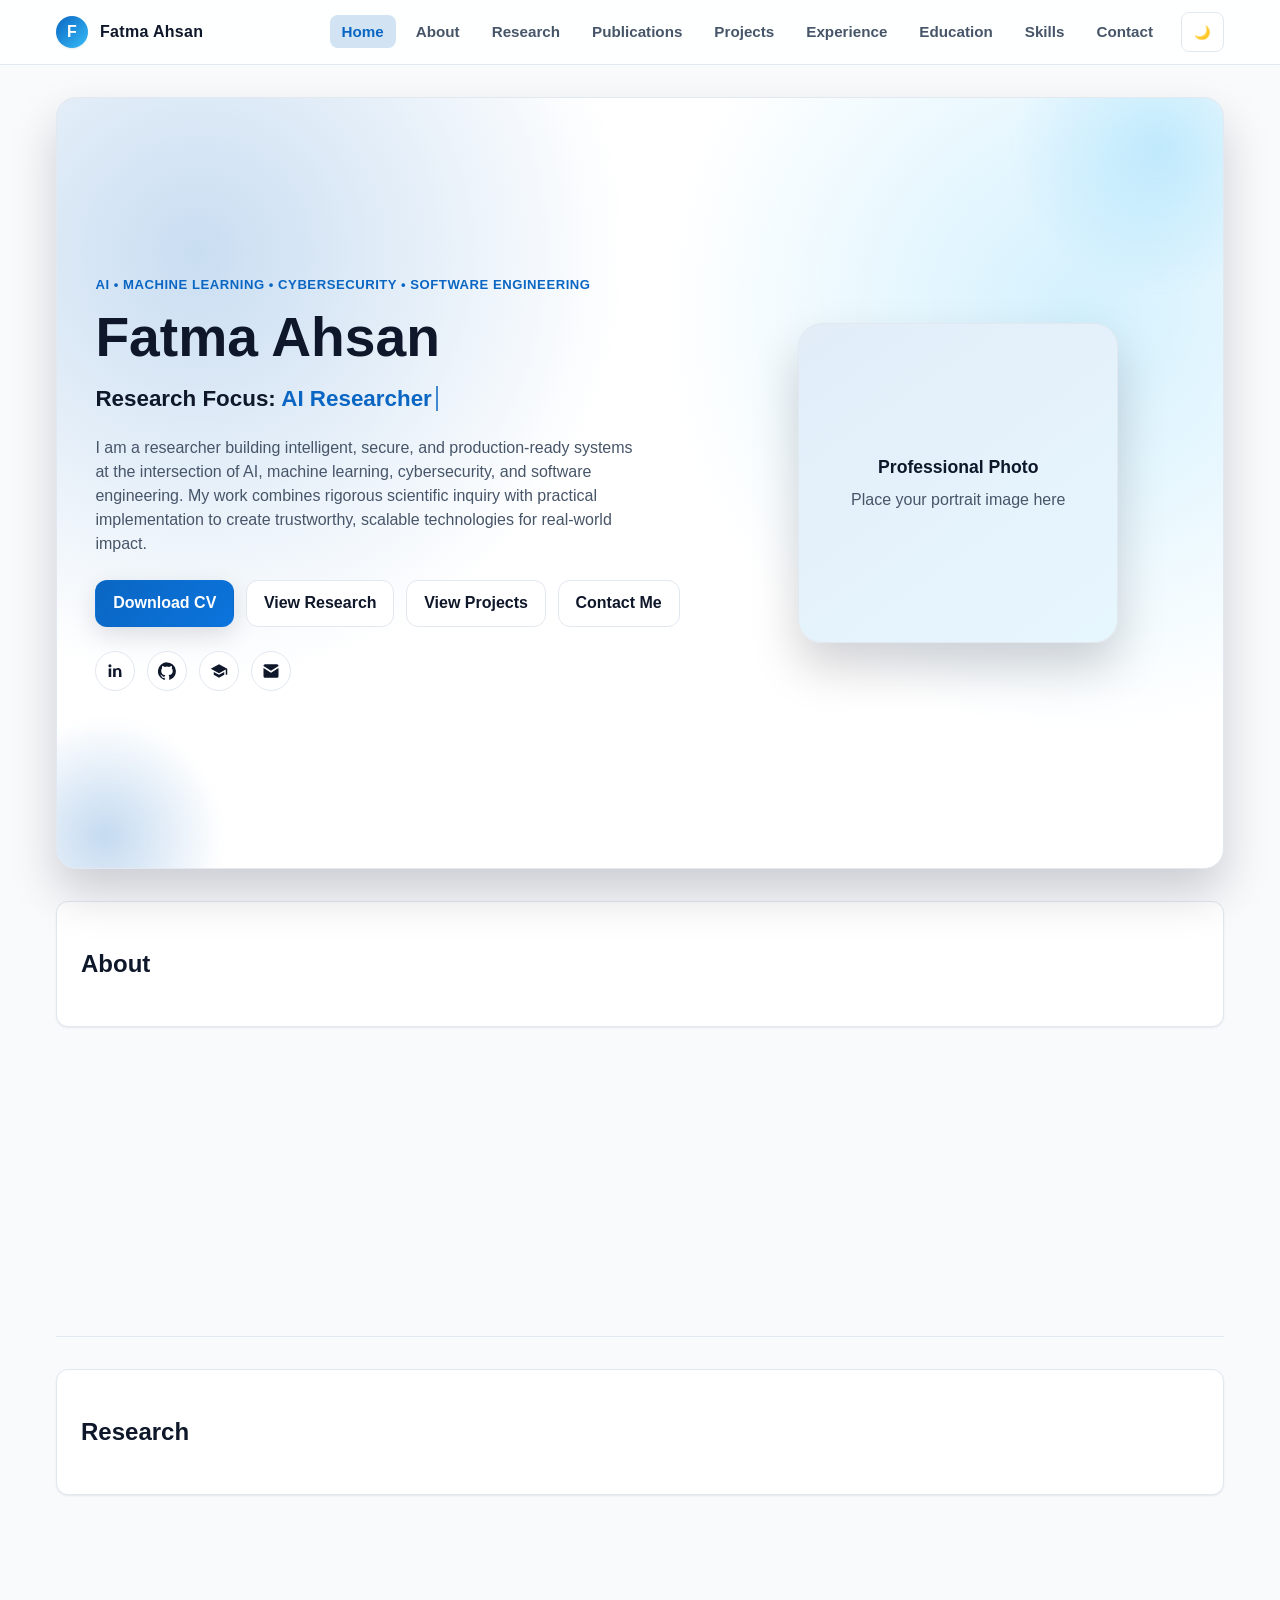
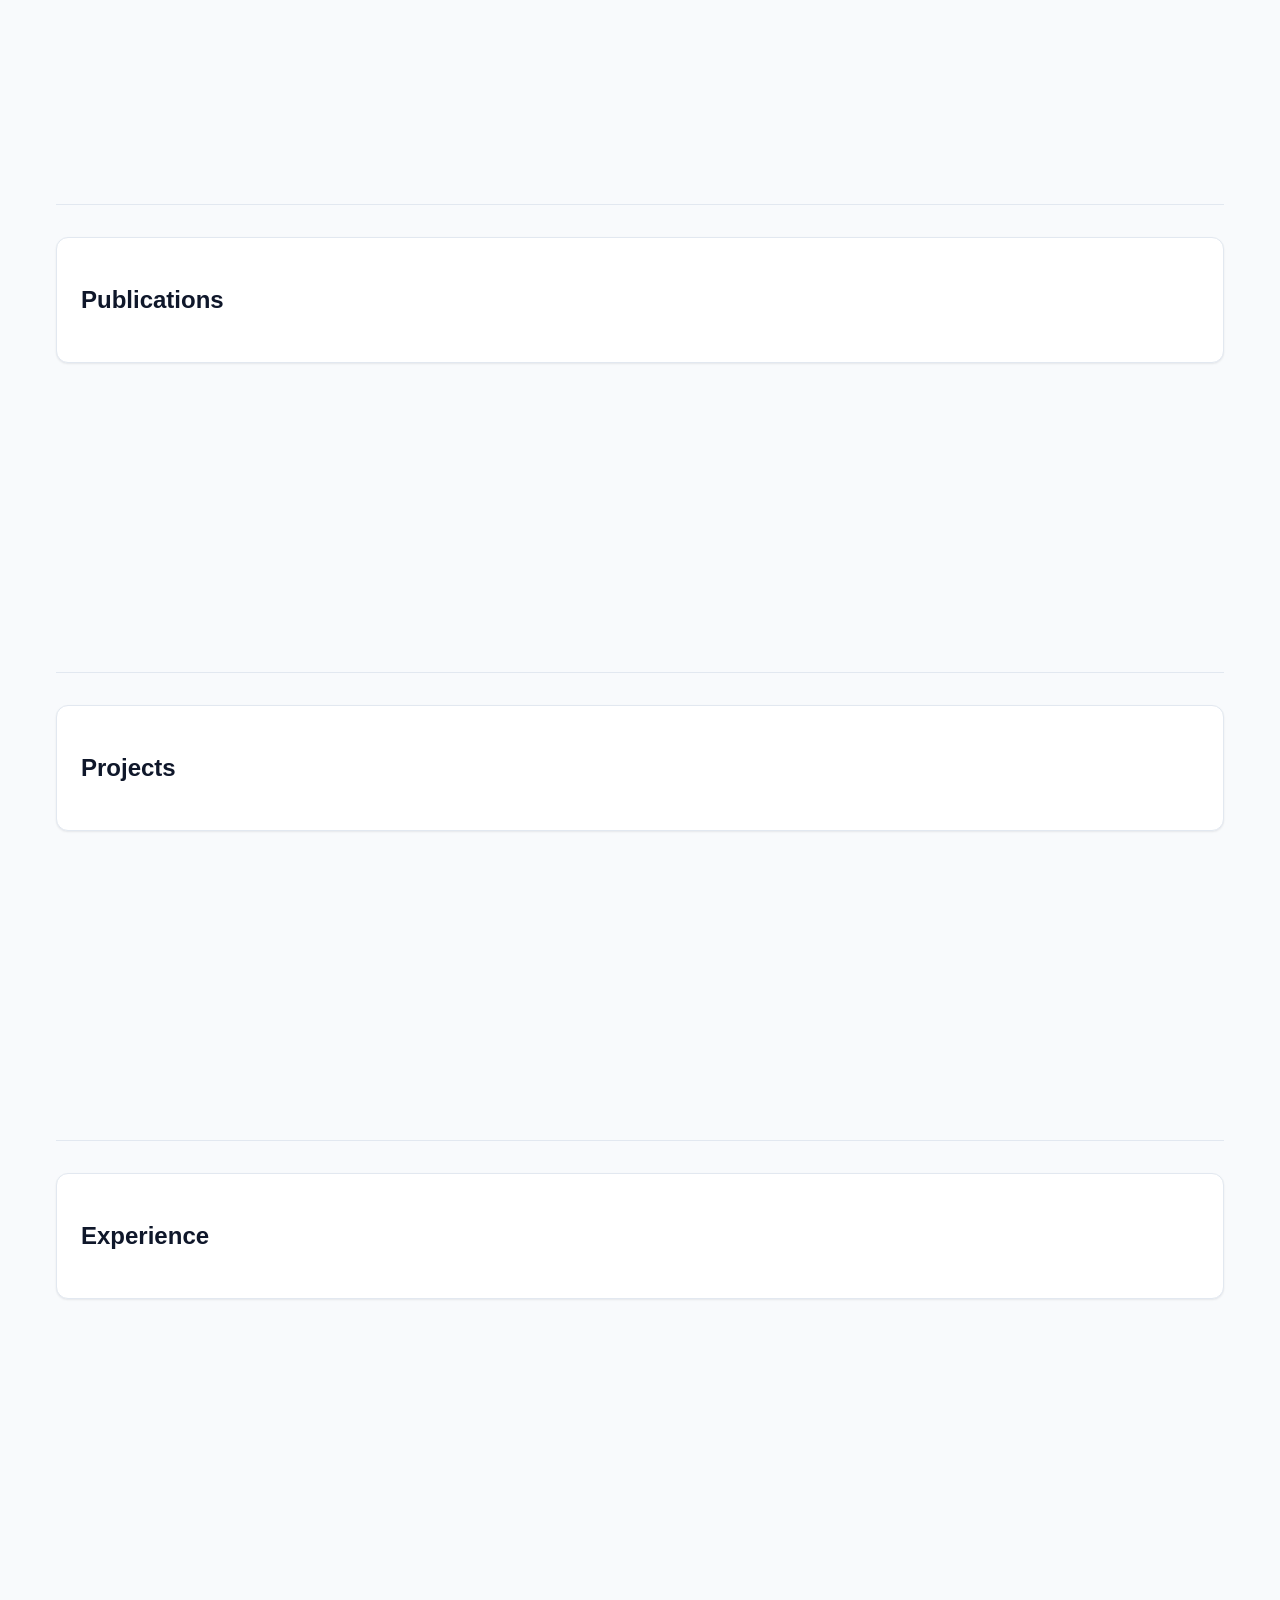
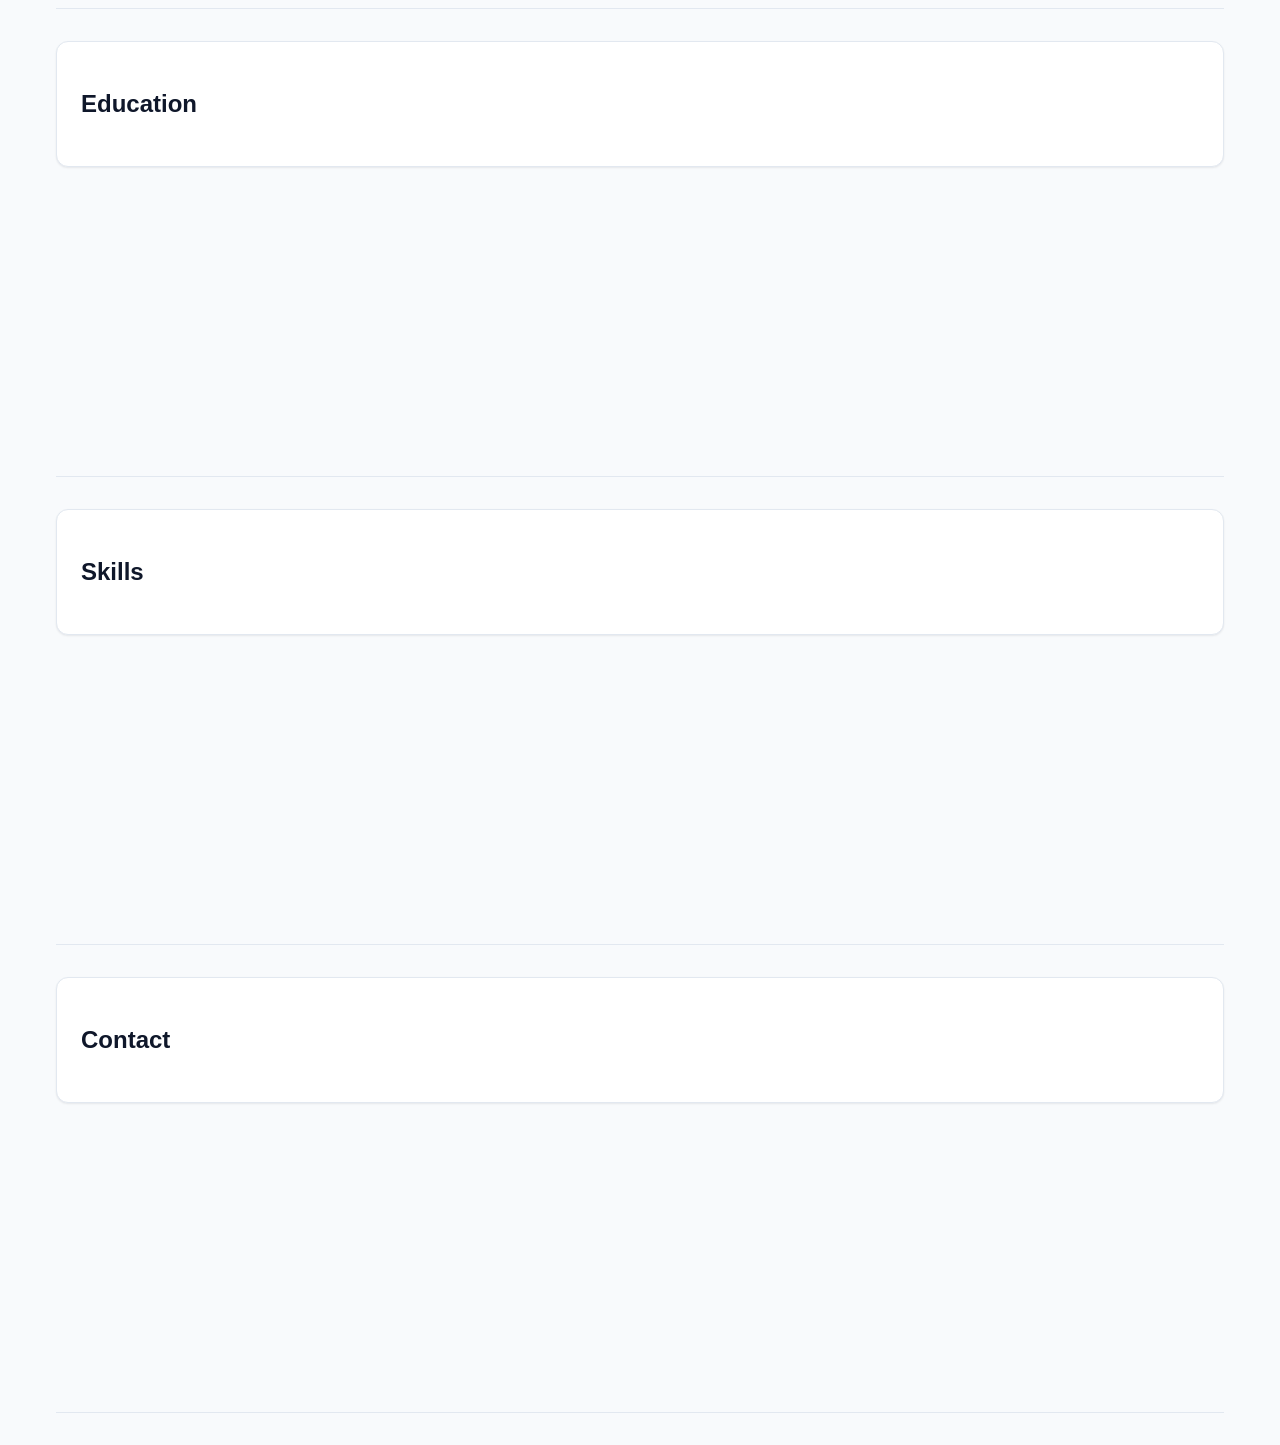
==== index.html @ c248f363 "Add modern hero section with typing animation, CTA buttons, social icons, and animated background" ====
<!doctype html>
<html lang="en" data-theme="light">
  <head>
    <meta charset="UTF-8" />
    <meta name="viewport" content="width=device-width, initial-scale=1.0" />
    <title>Fatma Ahsan | Portfolio</title>
    <meta
      name="description"
      content="Professional academic portfolio website for Fatma Ahsan: research, publications, projects, experience, and contact."
    />
    <style>
      :root {
        --color-primary: #0a66c2;
        --color-secondary: #0f172a;
        --color-accent: #38bdf8;
        --color-bg: #f8fafc;
        --color-surface: #ffffff;
        --color-text: #0f172a;
        --color-muted: #475569;
        --color-border: #e2e8f0;
        --color-hero-glow-1: rgb(10 102 194 / 0.22);
        --color-hero-glow-2: rgb(56 189 248 / 0.22);
        --shadow-sm: 0 1px 2px rgb(2 6 23 / 0.08);
        --shadow-md: 0 8px 24px rgb(2 6 23 / 0.12);
        --shadow-lg: 0 24px 48px rgb(2 6 23 / 0.18);
        --radius-sm: 0.5rem;
        --radius-md: 0.75rem;
        --radius-lg: 1rem;
        --radius-xl: 1.25rem;
        --space-2: 0.5rem;
        --space-3: 0.75rem;
        --space-4: 1rem;
        --space-5: 1.25rem;
        --space-6: 1.5rem;
        --space-8: 2rem;
        --space-10: 2.5rem;
        --space-12: 3rem;
        --transition-fast: 150ms ease;
        --transition-med: 250ms ease;
      }

      [data-theme="dark"] {
        --color-bg: #020617;
        --color-surface: #0b1220;
        --color-text: #e2e8f0;
        --color-muted: #94a3b8;
        --color-border: #1e293b;
        --color-hero-glow-1: rgb(10 102 194 / 0.3);
        --color-hero-glow-2: rgb(56 189 248 / 0.28);
        --shadow-sm: 0 1px 2px rgb(0 0 0 / 0.45);
        --shadow-md: 0 12px 30px rgb(0 0 0 / 0.5);
        --shadow-lg: 0 32px 60px rgb(0 0 0 / 0.65);
      }

      * {
        box-sizing: border-box;
      }

      html {
        scroll-behavior: smooth;
      }

      body {
        margin: 0;
        font-family: Inter, "Segoe UI", Roboto, Arial, sans-serif;
        color: var(--color-text);
        background: var(--color-bg);
        line-height: 1.5;
      }

      .skip-link {
        position: absolute;
        left: -999px;
        top: auto;
        width: 1px;
        height: 1px;
        overflow: hidden;
      }

      .skip-link:focus {
        left: var(--space-4);
        top: var(--space-4);
        width: auto;
        height: auto;
        padding: var(--space-3) var(--space-4);
        background: var(--color-primary);
        color: #fff;
        border-radius: var(--radius-sm);
        z-index: 10000;
      }

      .site-header {
        position: sticky;
        top: 0;
        z-index: 1000;
        border-bottom: 1px solid var(--color-border);
        background: color-mix(in srgb, var(--color-surface) 86%, transparent);
        backdrop-filter: blur(10px);
      }

      .nav-shell {
        max-width: 1200px;
        margin: 0 auto;
        padding: var(--space-3) var(--space-4);
        display: flex;
        align-items: center;
        justify-content: space-between;
        gap: var(--space-4);
      }

      .brand {
        display: inline-flex;
        align-items: center;
        gap: var(--space-3);
        text-decoration: none;
        color: var(--color-text);
        font-weight: 700;
        letter-spacing: 0.02em;
      }

      .brand__mark {
        width: 2rem;
        height: 2rem;
        border-radius: 999px;
        display: grid;
        place-items: center;
        background: linear-gradient(135deg, var(--color-primary), var(--color-accent));
        color: #fff;
        box-shadow: var(--shadow-sm);
      }

      .menu-toggle,
      .theme-toggle {
        border: 1px solid var(--color-border);
        background: var(--color-surface);
        color: var(--color-text);
        border-radius: var(--radius-sm);
        min-height: 2.5rem;
        min-width: 2.5rem;
        padding: 0 var(--space-3);
        cursor: pointer;
        transition: background var(--transition-fast), border-color var(--transition-fast), color var(--transition-fast);
      }

      .menu-toggle:hover,
      .theme-toggle:hover {
        border-color: color-mix(in srgb, var(--color-primary) 35%, var(--color-border));
      }

      .menu-toggle {
        display: none;
        font-weight: 600;
      }

      .nav-wrap {
        display: flex;
        align-items: center;
        gap: var(--space-4);
      }

      .nav-list {
        list-style: none;
        margin: 0;
        padding: 0;
        display: flex;
        align-items: center;
        gap: var(--space-2);
        flex-wrap: wrap;
      }

      .nav-link {
        text-decoration: none;
        color: var(--color-muted);
        font-weight: 600;
        font-size: 0.95rem;
        padding: 0.5rem 0.75rem;
        border-radius: var(--radius-sm);
        transition: color var(--transition-fast), background var(--transition-fast);
      }

      .nav-link:hover,
      .nav-link:focus-visible {
        color: var(--color-primary);
        background: color-mix(in srgb, var(--color-primary) 12%, transparent);
        outline: none;
      }

      .nav-link.active {
        color: var(--color-primary);
        background: color-mix(in srgb, var(--color-primary) 18%, transparent);
      }

      main {
        max-width: 1200px;
        margin: 0 auto;
        padding: var(--space-8) var(--space-4);
      }

      section {
        min-height: 52vh;
        padding: var(--space-8) 0;
        border-bottom: 1px solid var(--color-border);
      }

      .hero {
        position: relative;
        overflow: hidden;
        border: 1px solid var(--color-border);
        background: radial-gradient(circle at 12% 20%, var(--color-hero-glow-1), transparent 36%),
          radial-gradient(circle at 88% 28%, var(--color-hero-glow-2), transparent 36%),
          var(--color-surface);
        border-radius: var(--radius-xl);
        box-shadow: var(--shadow-lg);
        min-height: calc(100vh - 8rem);
        display: grid;
        align-items: center;
      }

      .hero::before,
      .hero::after {
        content: "";
        position: absolute;
        border-radius: 999px;
        filter: blur(4px);
        pointer-events: none;
      }

      .hero::before {
        width: 20rem;
        height: 20rem;
        top: -7rem;
        right: -6rem;
        background: radial-gradient(circle at center, rgb(56 189 248 / 0.22), transparent 65%);
        animation: floatOrbOne 9s ease-in-out infinite;
      }

      .hero::after {
        width: 16rem;
        height: 16rem;
        left: -5rem;
        bottom: -6rem;
        background: radial-gradient(circle at center, rgb(10 102 194 / 0.24), transparent 65%);
        animation: floatOrbTwo 10s ease-in-out infinite;
      }

      .hero__grid {
        position: relative;
        z-index: 1;
        display: grid;
        grid-template-columns: 1.3fr 1fr;
        gap: var(--space-12);
        padding: clamp(1.5rem, 3vw, 3rem);
      }

      .hero__eyebrow {
        margin: 0 0 var(--space-3);
        color: var(--color-primary);
        font-weight: 700;
        letter-spacing: 0.04em;
        text-transform: uppercase;
        font-size: 0.82rem;
      }

      .hero h1 {
        margin: 0;
        color: var(--color-secondary);
        font-size: clamp(2rem, 4.4vw, 3.45rem);
        line-height: 1.15;
      }

      [data-theme="dark"] .hero h1 {
        color: #e2e8f0;
      }

      .hero__title {
        margin: var(--space-3) 0 var(--space-5);
        font-size: clamp(1.05rem, 2vw, 1.4rem);
        font-weight: 700;
        color: var(--color-text);
      }

      .typing {
        color: var(--color-primary);
        border-right: 2px solid color-mix(in srgb, var(--color-primary) 75%, transparent);
        padding-right: 0.25rem;
        white-space: nowrap;
      }

      .hero__intro {
        margin: 0 0 var(--space-6);
        color: var(--color-muted);
        max-width: 62ch;
      }

      .hero__actions {
        display: flex;
        flex-wrap: wrap;
        gap: var(--space-3);
      }

      .btn {
        border: 1px solid transparent;
        border-radius: var(--radius-md);
        min-height: 2.75rem;
        padding: 0.68rem 1.05rem;
        font-weight: 700;
        text-decoration: none;
        transition: transform var(--transition-med), box-shadow var(--transition-med), background var(--transition-fast), color var(--transition-fast), border-color var(--transition-fast);
      }

      .btn:focus-visible {
        outline: 3px solid color-mix(in srgb, var(--color-accent) 55%, transparent);
        outline-offset: 2px;
      }

      .btn:hover {
        transform: translateY(-2px);
      }

      .btn--primary {
        background: linear-gradient(135deg, var(--color-primary), #0b74dd);
        color: #fff;
        box-shadow: var(--shadow-md);
      }

      .btn--primary:hover {
        box-shadow: 0 14px 30px rgb(10 102 194 / 0.28);
      }

      .btn--secondary {
        background: var(--color-surface);
        color: var(--color-text);
        border-color: var(--color-border);
      }

      .btn--secondary:hover {
        border-color: color-mix(in srgb, var(--color-primary) 35%, var(--color-border));
        background: color-mix(in srgb, var(--color-primary) 8%, var(--color-surface));
      }

      .hero__socials {
        margin-top: var(--space-6);
        display: flex;
        align-items: center;
        gap: var(--space-3);
        flex-wrap: wrap;
      }

      .social-link {
        width: 2.5rem;
        height: 2.5rem;
        display: inline-flex;
        align-items: center;
        justify-content: center;
        border-radius: 999px;
        border: 1px solid var(--color-border);
        background: var(--color-surface);
        color: var(--color-text);
        transition: transform var(--transition-med), color var(--transition-fast), border-color var(--transition-fast), background var(--transition-fast);
      }

      .social-link:hover,
      .social-link:focus-visible {
        color: var(--color-primary);
        border-color: color-mix(in srgb, var(--color-primary) 45%, var(--color-border));
        background: color-mix(in srgb, var(--color-primary) 10%, var(--color-surface));
        transform: translateY(-2px);
        outline: none;
      }

      .hero__visual {
        display: grid;
        place-items: center;
      }

      .photo-placeholder {
        width: min(320px, 100%);
        aspect-ratio: 1;
        border-radius: 1.5rem;
        border: 1px solid var(--color-border);
        background: linear-gradient(145deg, color-mix(in srgb, var(--color-primary) 12%, var(--color-surface)), color-mix(in srgb, var(--color-accent) 12%, var(--color-surface)));
        display: grid;
        place-items: center;
        box-shadow: var(--shadow-lg);
        padding: var(--space-6);
        text-align: center;
        position: relative;
        overflow: hidden;
      }

      .photo-placeholder::after {
        content: "";
        position: absolute;
        inset: 0;
        background: linear-gradient(120deg, transparent 20%, rgb(255 255 255 / 0.35) 45%, transparent 70%);
        transform: translateX(-120%);
        animation: shimmer 5.5s ease-in-out infinite;
      }

      .photo-placeholder strong {
        font-size: 1.1rem;
        color: var(--color-secondary);
      }

      [data-theme="dark"] .photo-placeholder strong {
        color: #e2e8f0;
      }

      .photo-placeholder p {
        margin: var(--space-2) 0 0;
        color: var(--color-muted);
      }

      h2 {
        color: var(--color-secondary);
      }

      [data-theme="dark"] h2 {
        color: #e2e8f0;
      }

      .section-card {
        background: var(--color-surface);
        border: 1px solid var(--color-border);
        border-radius: var(--radius-md);
        box-shadow: var(--shadow-sm);
        padding: var(--space-6);
      }

      @keyframes floatOrbOne {
        0%,
        100% { transform: translate(0, 0); }
        50% { transform: translate(-14px, 10px); }
      }

      @keyframes floatOrbTwo {
        0%,
        100% { transform: translate(0, 0); }
        50% { transform: translate(12px, -10px); }
      }

      @keyframes shimmer {
        0% { transform: translateX(-120%); }
        40%,
        100% { transform: translateX(120%); }
      }

      @media (max-width: 1080px) {
        .hero__grid {
          grid-template-columns: 1fr;
          gap: var(--space-8);
        }

        .hero__visual {
          order: -1;
        }

        .photo-placeholder {
          width: min(300px, 80vw);
        }
      }

      @media (max-width: 980px) {
        .menu-toggle {
          display: inline-flex;
          align-items: center;
          justify-content: center;
        }

        .nav-wrap {
          position: absolute;
          top: calc(100% + 1px);
          left: 0;
          right: 0;
          display: none;
          flex-direction: column;
          align-items: stretch;
          gap: var(--space-4);
          background: var(--color-surface);
          border-bottom: 1px solid var(--color-border);
          box-shadow: var(--shadow-md);
          padding: var(--space-4);
        }

        .site-header.open .nav-wrap {
          display: flex;
        }

        .nav-list {
          flex-direction: column;
          align-items: stretch;
          gap: var(--space-2);
        }

        .nav-link {
          display: block;
          padding: var(--space-3) var(--space-4);
        }
      }

      @media (max-width: 640px) {
        main {
          padding: var(--space-6) var(--space-3);
        }

        .hero {
          min-height: auto;
        }

        .hero__actions {
          display: grid;
          grid-template-columns: 1fr;
        }
      }

      @media (prefers-reduced-motion: reduce) {
        html { scroll-behavior: auto; }

        * {
          animation-duration: 0.01ms !important;
          animation-iteration-count: 1 !important;
          transition-duration: 0.01ms !important;
        }
      }
    </style>
  </head>
  <body>
    <a class="skip-link" href="#main-content">Skip to main content</a>

    <header class="site-header" id="top">
      <div class="nav-shell">
        <a class="brand" href="#home" aria-label="Go to Home section">
          <span class="brand__mark" aria-hidden="true">F</span>
          <span>Fatma Ahsan</span>
        </a>

        <button
          class="menu-toggle"
          id="menuToggle"
          aria-expanded="false"
          aria-controls="primaryNavigation"
          aria-label="Open navigation menu"
          type="button"
        >
          Menu
        </button>

        <nav class="nav-wrap" aria-label="Primary">
          <ul class="nav-list" id="primaryNavigation">
            <li><a class="nav-link" href="#home">Home</a></li>
            <li><a class="nav-link" href="#about">About</a></li>
            <li><a class="nav-link" href="#research">Research</a></li>
            <li><a class="nav-link" href="#publications">Publications</a></li>
            <li><a class="nav-link" href="#projects">Projects</a></li>
            <li><a class="nav-link" href="#experience">Experience</a></li>
            <li><a class="nav-link" href="#education">Education</a></li>
            <li><a class="nav-link" href="#skills">Skills</a></li>
            <li><a class="nav-link" href="#contact">Contact</a></li>
          </ul>

          <button class="theme-toggle" id="themeToggle" type="button" aria-label="Toggle dark mode">
            🌙
          </button>
        </nav>
      </div>
    </header>

    <main id="main-content">
      <section class="hero" id="home" aria-labelledby="home-title">
        <div class="hero__grid">
          <div>
            <p class="hero__eyebrow">AI • Machine Learning • Cybersecurity • Software Engineering</p>
            <h1 id="home-title">Fatma Ahsan</h1>
            <p class="hero__title">
              Research Focus: <span class="typing" id="typingText" aria-live="polite"></span>
            </p>
            <p class="hero__intro">
              I am a researcher building intelligent, secure, and production-ready systems at the intersection of AI,
              machine learning, cybersecurity, and software engineering. My work combines rigorous scientific inquiry with
              practical implementation to create trustworthy, scalable technologies for real-world impact.
            </p>

            <div class="hero__actions" role="group" aria-label="Primary actions">
              <a class="btn btn--primary" href="#" aria-label="Download curriculum vitae (placeholder link)">Download CV</a>
              <a class="btn btn--secondary" href="#research">View Research</a>
              <a class="btn btn--secondary" href="#projects">View Projects</a>
              <a class="btn btn--secondary" href="#contact">Contact Me</a>
            </div>

            <div class="hero__socials" aria-label="Social links">
              <a class="social-link" href="#" aria-label="LinkedIn profile (placeholder)">
                <svg width="18" height="18" viewBox="0 0 24 24" fill="currentColor" aria-hidden="true"><path d="M6.94 8.5H3.56V20h3.38V8.5zM5.25 3A2.03 2.03 0 1 0 5.3 7.06 2.03 2.03 0 0 0 5.25 3zm15.19 9.85c0-3.42-1.82-5.01-4.25-5.01a3.67 3.67 0 0 0-3.3 1.82V8.5H9.5V20h3.39v-6.39c0-1.68.32-3.3 2.4-3.3 2.05 0 2.08 1.92 2.08 3.4V20h3.38z"/></svg>
              </a>
              <a class="social-link" href="#" aria-label="GitHub profile (placeholder)">
                <svg width="18" height="18" viewBox="0 0 24 24" fill="currentColor" aria-hidden="true"><path d="M12 .5A12 12 0 0 0 8.2 23.9c.6.1.82-.26.82-.58v-2.18c-3.34.73-4.04-1.6-4.04-1.6a3.18 3.18 0 0 0-1.33-1.76c-1.08-.75.08-.73.08-.73a2.5 2.5 0 0 1 1.83 1.23 2.54 2.54 0 0 0 3.47.99 2.55 2.55 0 0 1 .76-1.6c-2.67-.3-5.47-1.34-5.47-5.95a4.65 4.65 0 0 1 1.24-3.24 4.32 4.32 0 0 1 .12-3.2s1.01-.32 3.3 1.24a11.35 11.35 0 0 1 6 0c2.28-1.56 3.29-1.24 3.29-1.24.44 1.02.48 2.22.12 3.26a4.64 4.64 0 0 1 1.23 3.23c0 4.62-2.8 5.64-5.48 5.94a2.87 2.87 0 0 1 .82 2.23v3.3c0 .32.21.7.83.58A12 12 0 0 0 12 .5z"/></svg>
              </a>
              <a class="social-link" href="#" aria-label="Google Scholar profile (placeholder)">
                <svg width="18" height="18" viewBox="0 0 24 24" fill="currentColor" aria-hidden="true"><path d="M12 3 1 9l11 6 9-4.9V17h2V9L12 3zm0 14-7-3.82V17l7 4 7-4v-3.82L12 17z"/></svg>
              </a>
              <a class="social-link" href="#contact" aria-label="Contact section">
                <svg width="18" height="18" viewBox="0 0 24 24" fill="currentColor" aria-hidden="true"><path d="M2 5a2 2 0 0 1 2-2h16a2 2 0 0 1 2 2v.4l-10 6.25L2 5.4V5zm0 3.15V19a2 2 0 0 0 2 2h16a2 2 0 0 0 2-2V8.15l-9.47 5.92a1 1 0 0 1-1.06 0L2 8.15z"/></svg>
              </a>
            </div>
          </div>

          <div class="hero__visual" aria-hidden="true">
            <div class="photo-placeholder">
              <div>
                <strong>Professional Photo</strong>
                <p>Place your portrait image here</p>
              </div>
            </div>
          </div>
        </div>
      </section>

      <section id="about" aria-labelledby="about-title"><div class="section-card"><h2 id="about-title">About</h2></div></section>
      <section id="research" aria-labelledby="research-title"><div class="section-card"><h2 id="research-title">Research</h2></div></section>
      <section id="publications" aria-labelledby="publications-title"><div class="section-card"><h2 id="publications-title">Publications</h2></div></section>
      <section id="projects" aria-labelledby="projects-title"><div class="section-card"><h2 id="projects-title">Projects</h2></div></section>
      <section id="experience" aria-labelledby="experience-title"><div class="section-card"><h2 id="experience-title">Experience</h2></div></section>
      <section id="education" aria-labelledby="education-title"><div class="section-card"><h2 id="education-title">Education</h2></div></section>
      <section id="skills" aria-labelledby="skills-title"><div class="section-card"><h2 id="skills-title">Skills</h2></div></section>
      <section id="contact" aria-labelledby="contact-title"><div class="section-card"><h2 id="contact-title">Contact</h2></div></section>
    </main>

    <script>
      const header = document.querySelector('.site-header');
      const menuToggle = document.getElementById('menuToggle');
      const themeToggle = document.getElementById('themeToggle');
      const navLinks = Array.from(document.querySelectorAll('.nav-link'));
      const sections = Array.from(document.querySelectorAll('main section[id]'));
      const root = document.documentElement;

      const typingText = document.getElementById('typingText');
      const roles = [
        'AI Researcher',
        'Machine Learning Researcher',
        'Cybersecurity Researcher',
        'Software Engineering Researcher'
      ];
      let roleIndex = 0;
      let charIndex = 0;
      let deleting = false;

      const savedTheme = localStorage.getItem('theme');
      if (savedTheme === 'dark') {
        root.setAttribute('data-theme', 'dark');
        themeToggle.textContent = '☀️';
      }

      menuToggle.addEventListener('click', () => {
        const isOpen = header.classList.toggle('open');
        menuToggle.setAttribute('aria-expanded', String(isOpen));
        menuToggle.setAttribute('aria-label', isOpen ? 'Close navigation menu' : 'Open navigation menu');
      });

      navLinks.forEach((link) => {
        link.addEventListener('click', () => {
          header.classList.remove('open');
          menuToggle.setAttribute('aria-expanded', 'false');
          menuToggle.setAttribute('aria-label', 'Open navigation menu');
        });
      });

      themeToggle.addEventListener('click', () => {
        const isDark = root.getAttribute('data-theme') === 'dark';
        if (isDark) {
          root.setAttribute('data-theme', 'light');
          themeToggle.textContent = '🌙';
          localStorage.setItem('theme', 'light');
        } else {
          root.setAttribute('data-theme', 'dark');
          themeToggle.textContent = '☀️';
          localStorage.setItem('theme', 'dark');
        }
      });

      const observer = new IntersectionObserver(
        (entries) => {
          entries.forEach((entry) => {
            if (!entry.isIntersecting) return;
            const id = entry.target.getAttribute('id');
            navLinks.forEach((link) => {
              link.classList.toggle('active', link.getAttribute('href') === `#${id}`);
            });
          });
        },
        { rootMargin: '-35% 0px -55% 0px', threshold: 0.01 }
      );

      sections.forEach((section) => observer.observe(section));

      function runTypingAnimation() {
        const currentRole = roles[roleIndex];

        if (!deleting) {
          charIndex++;
          typingText.textContent = currentRole.slice(0, charIndex);
          if (charIndex === currentRole.length) {
            deleting = true;
            setTimeout(runTypingAnimation, 1200);
            return;
          }
        } else {
          charIndex--;
          typingText.textContent = currentRole.slice(0, charIndex);
          if (charIndex === 0) {
            deleting = false;
            roleIndex = (roleIndex + 1) % roles.length;
          }
        }

        const speed = deleting ? 45 : 75;
        setTimeout(runTypingAnimation, speed);
      }

      runTypingAnimation();
    </script>
  </body>
</html>
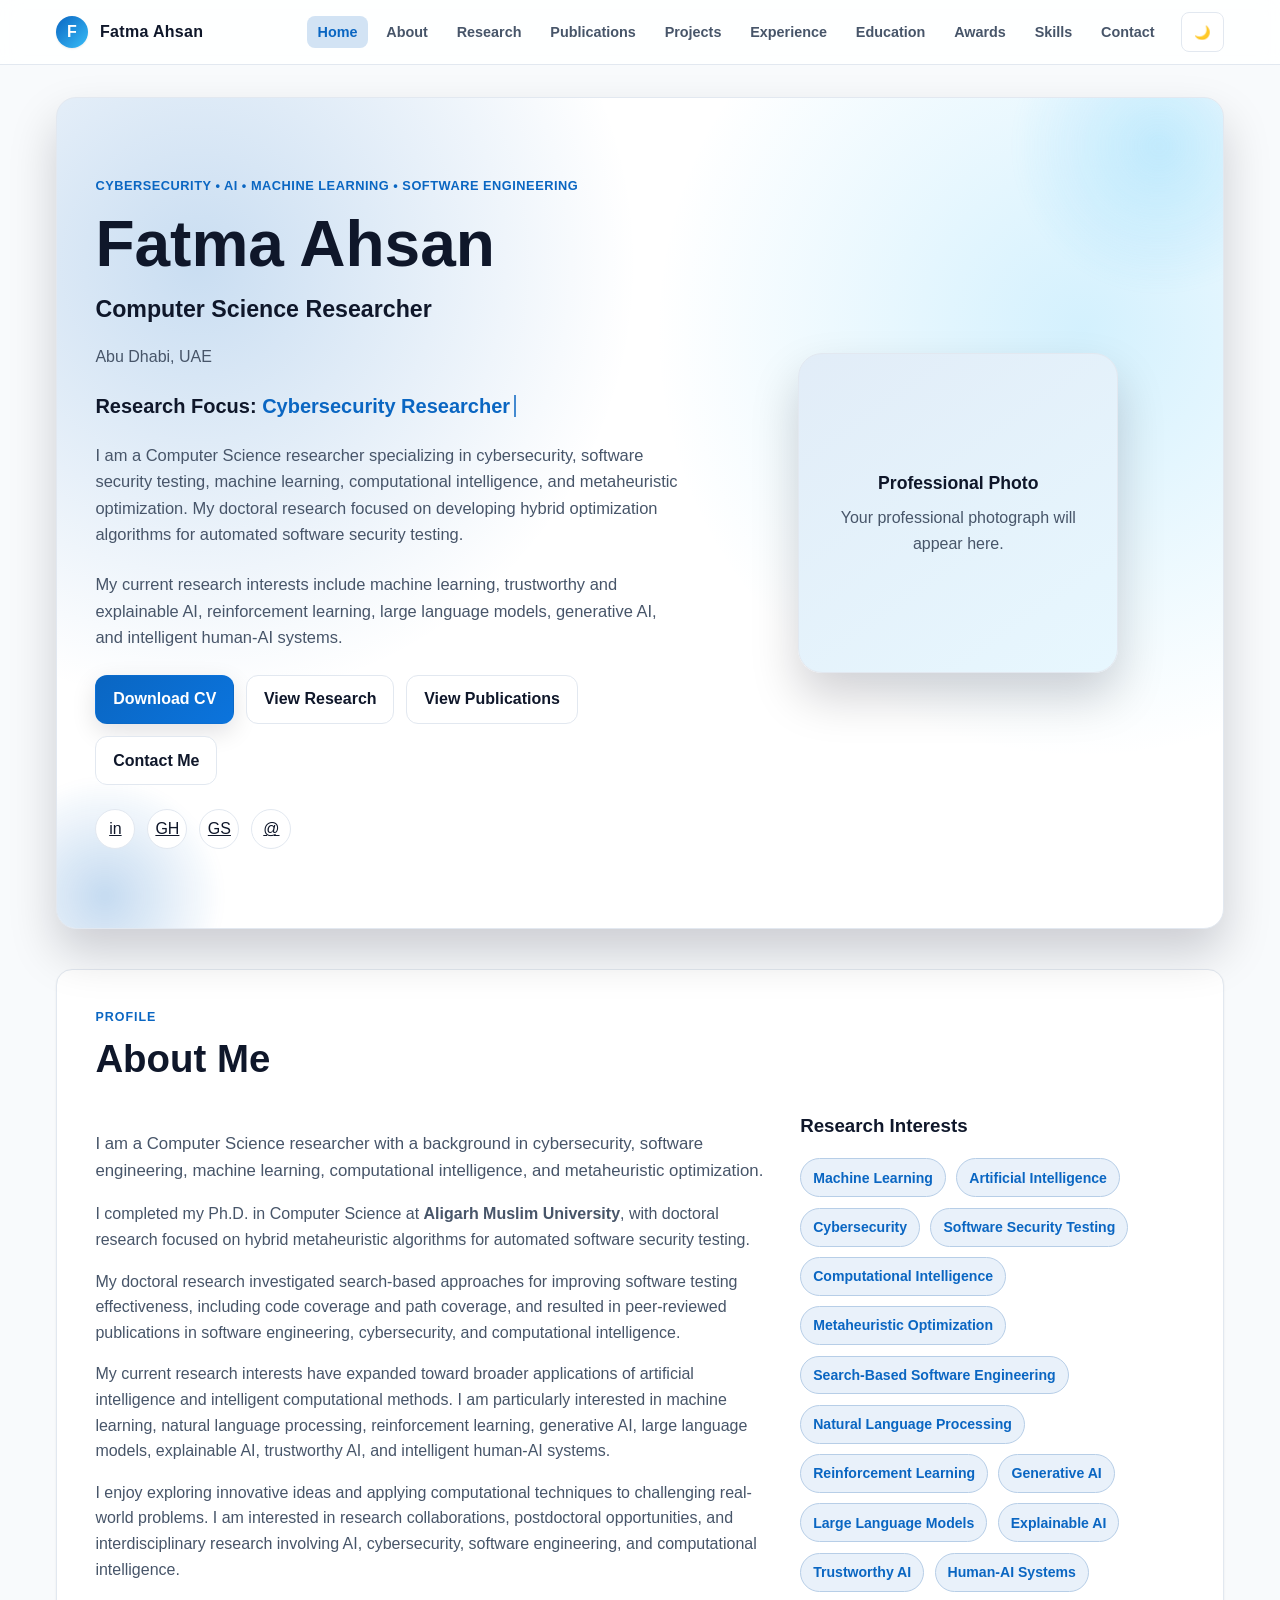
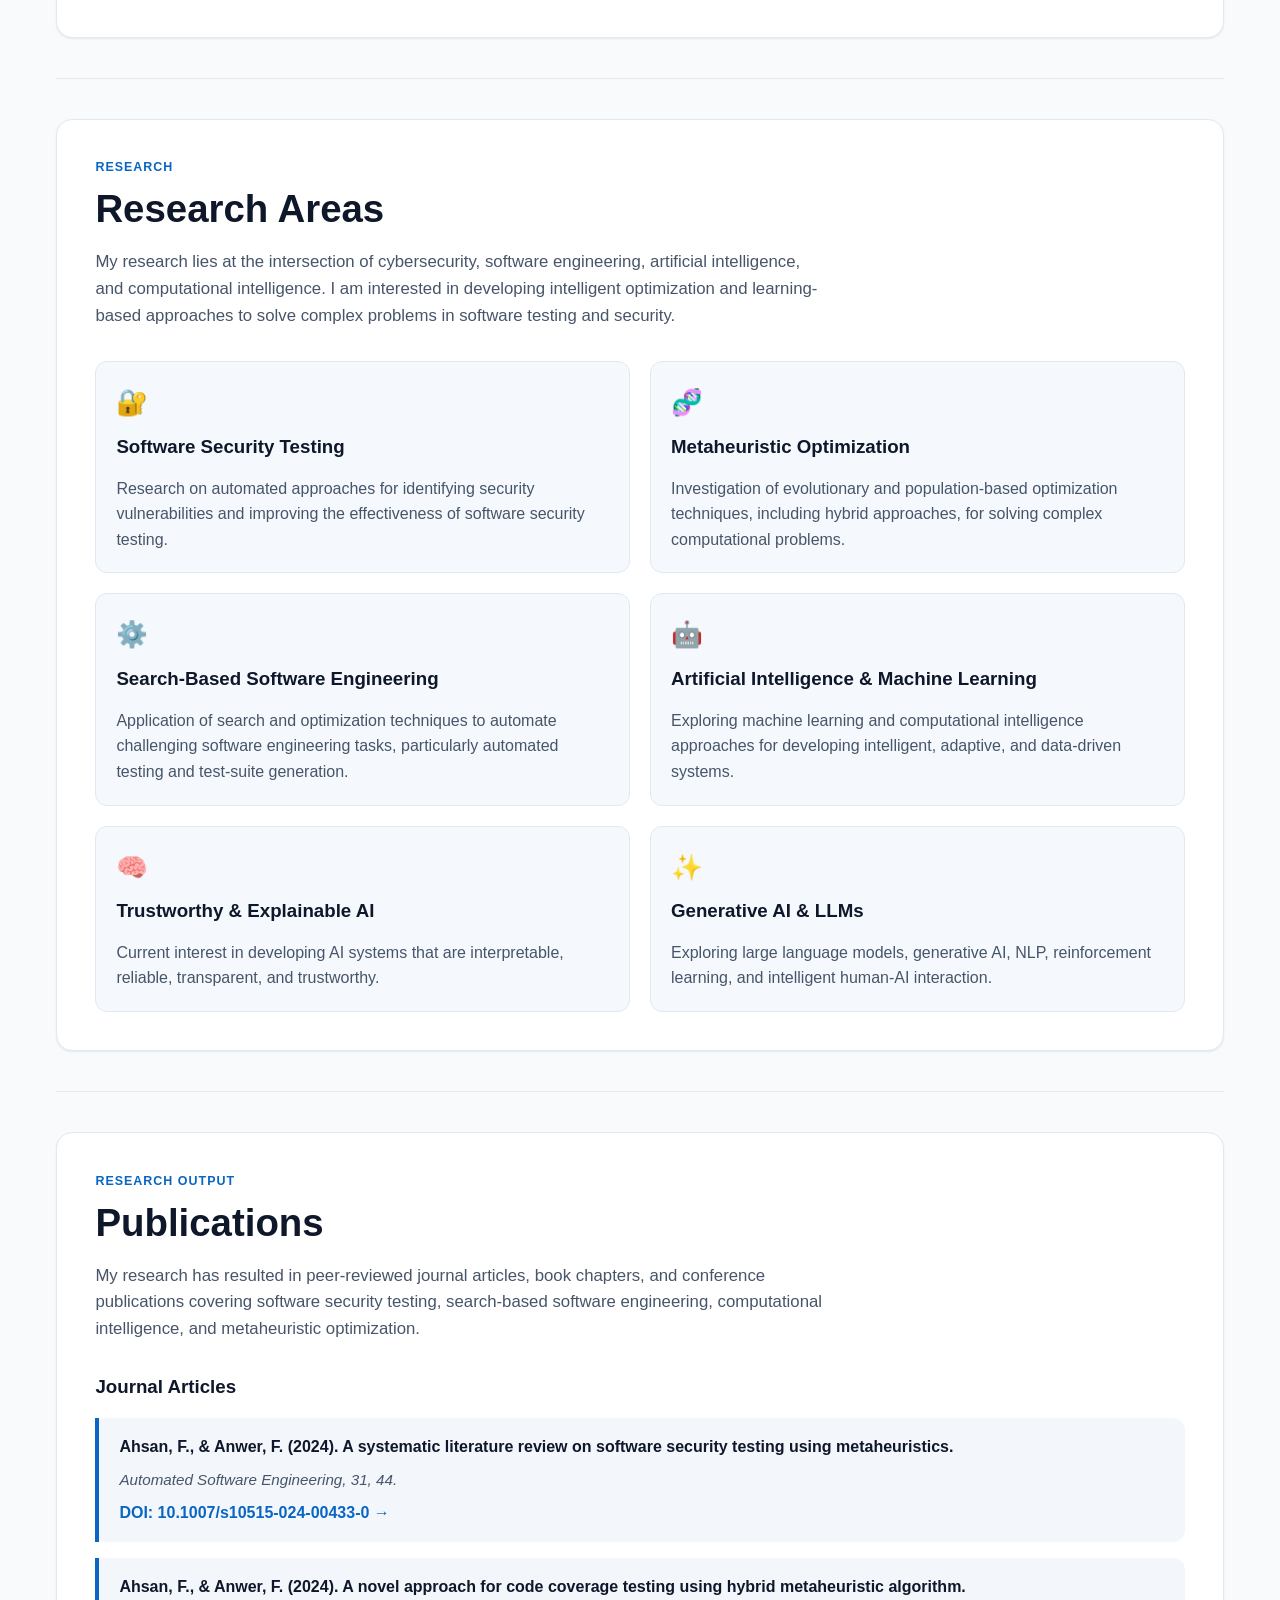
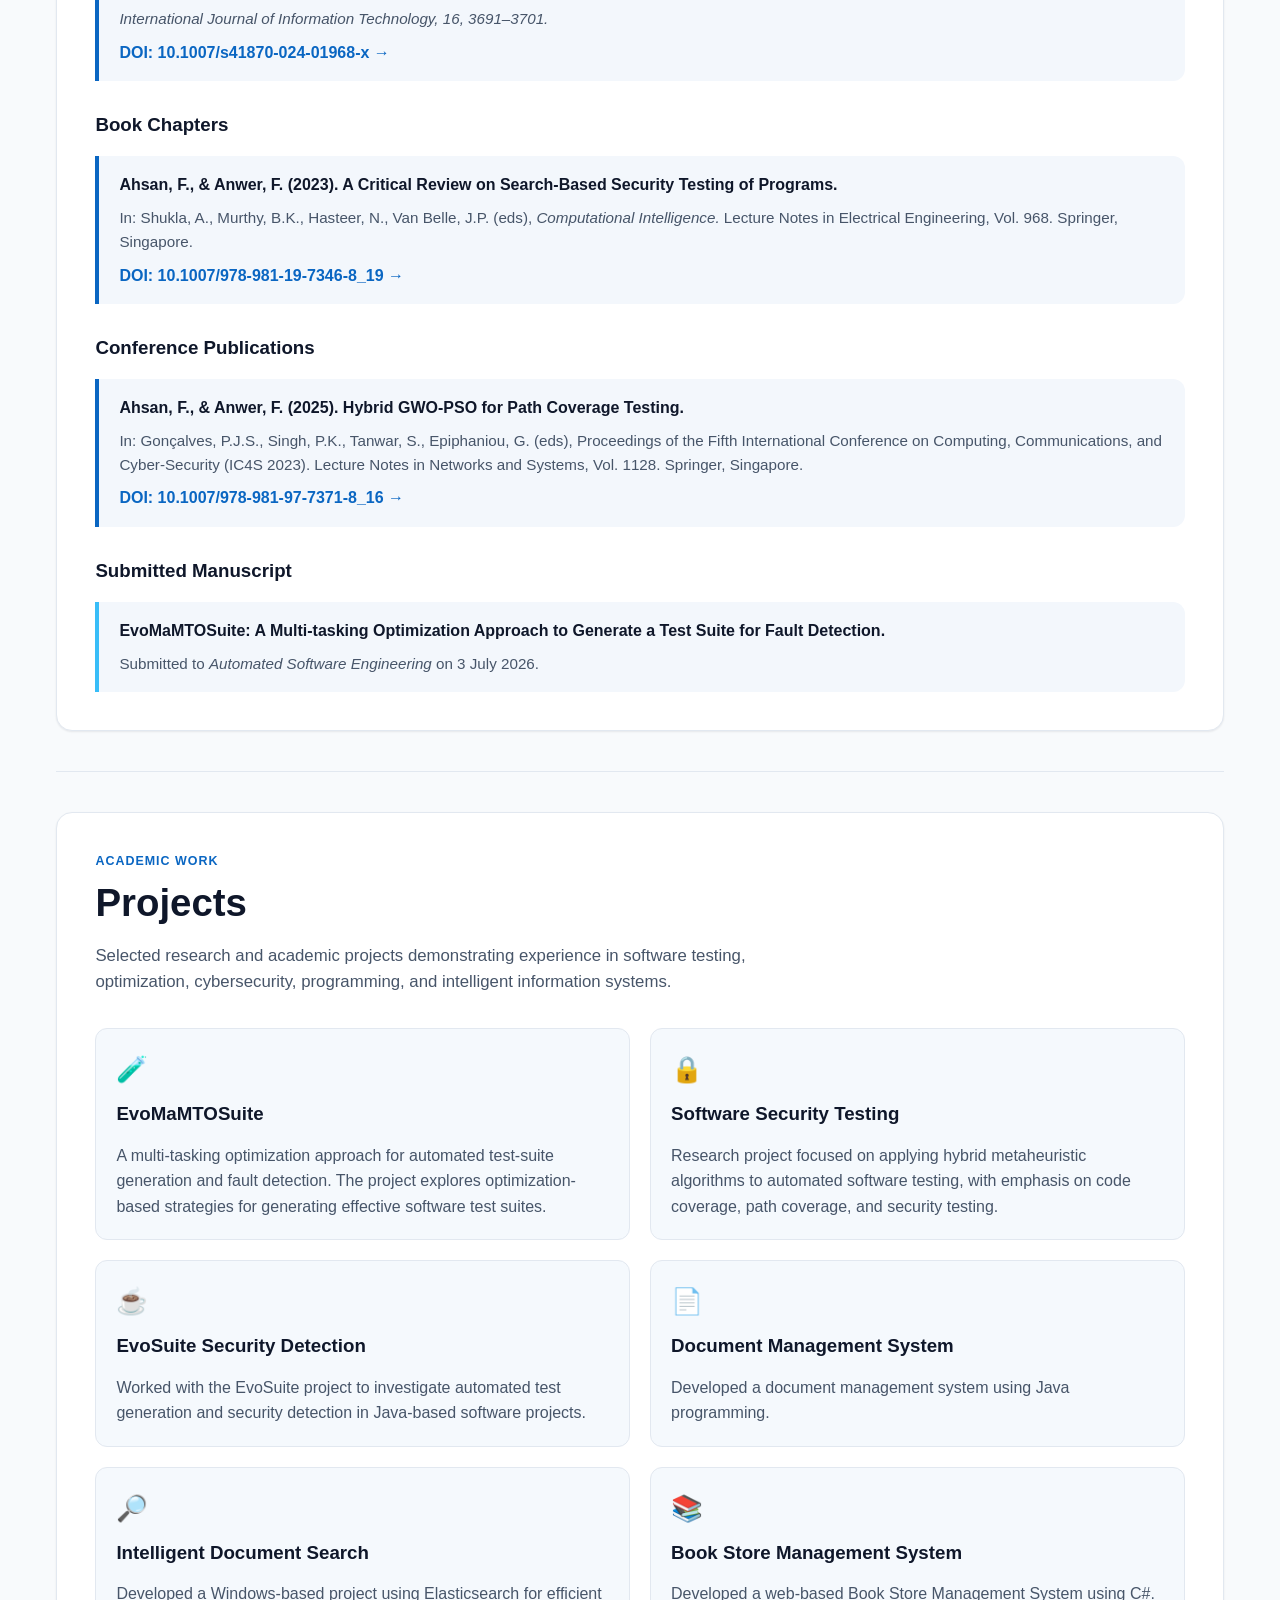
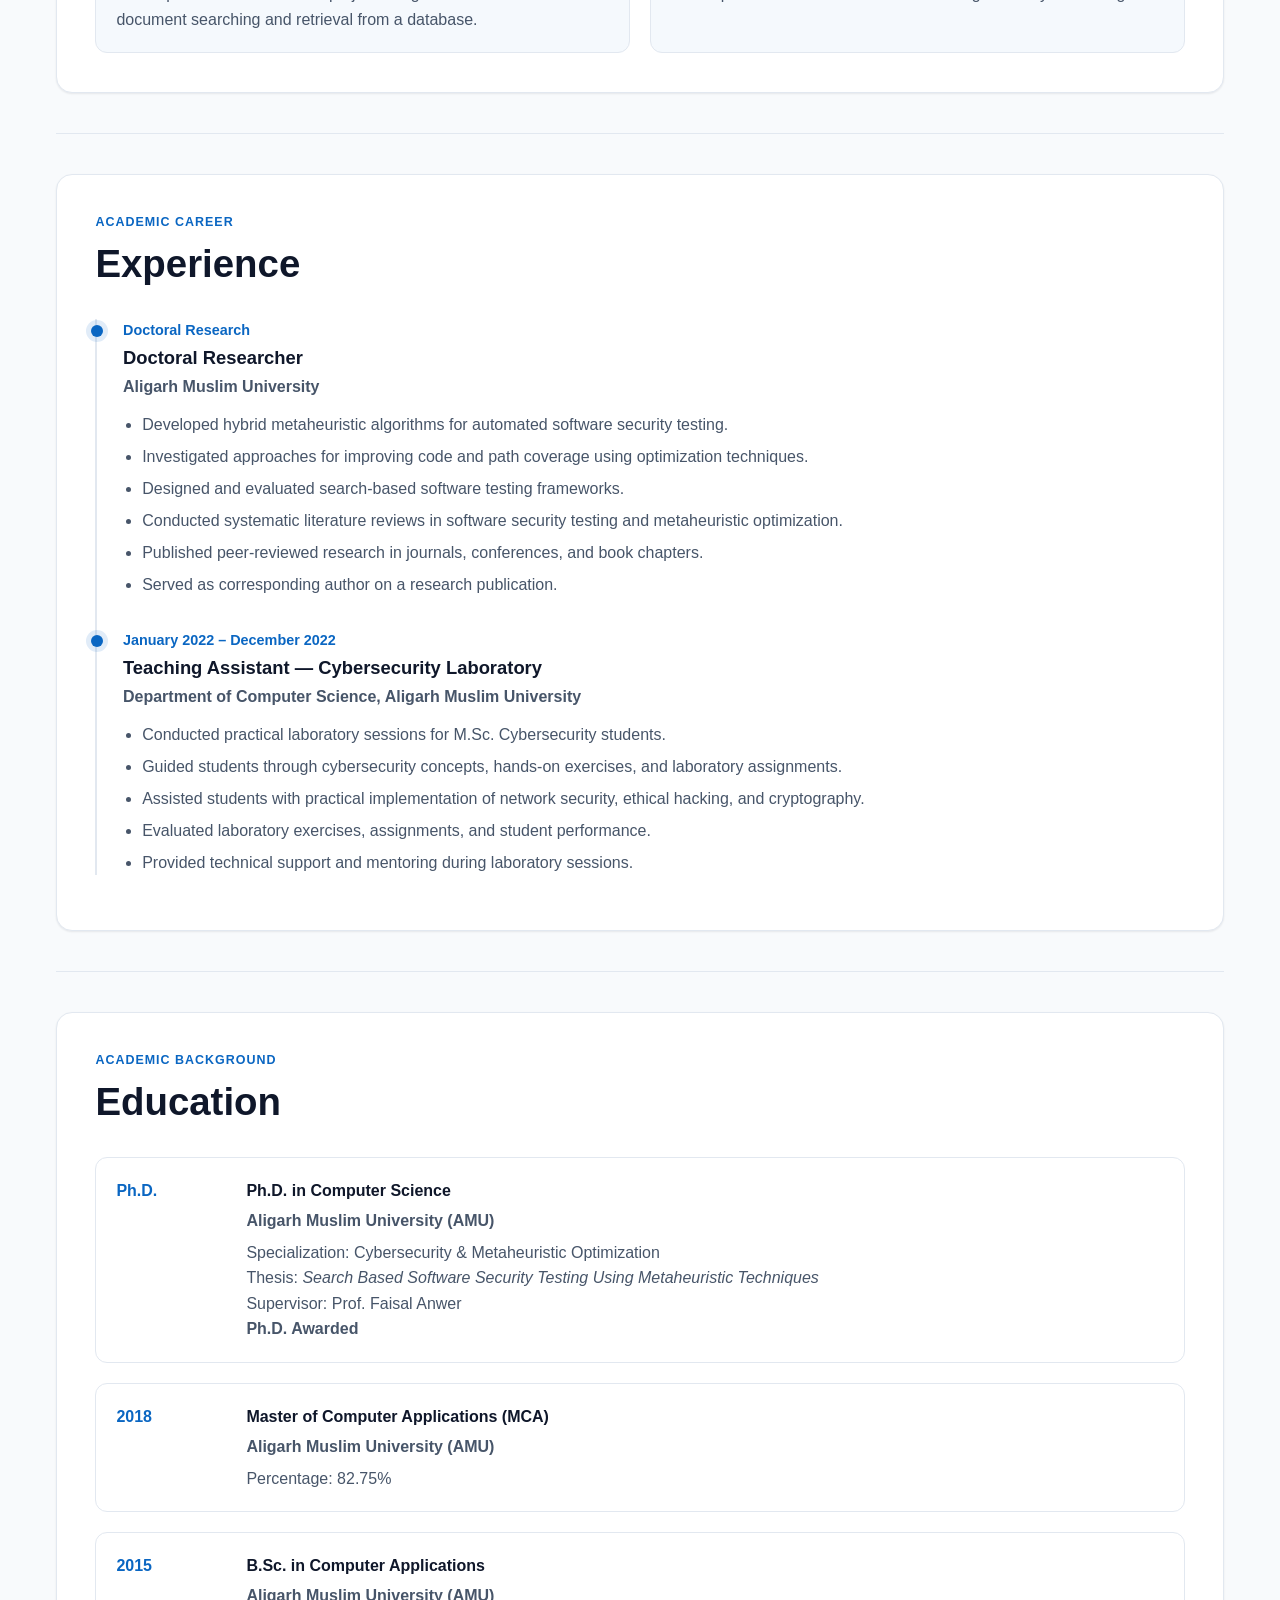
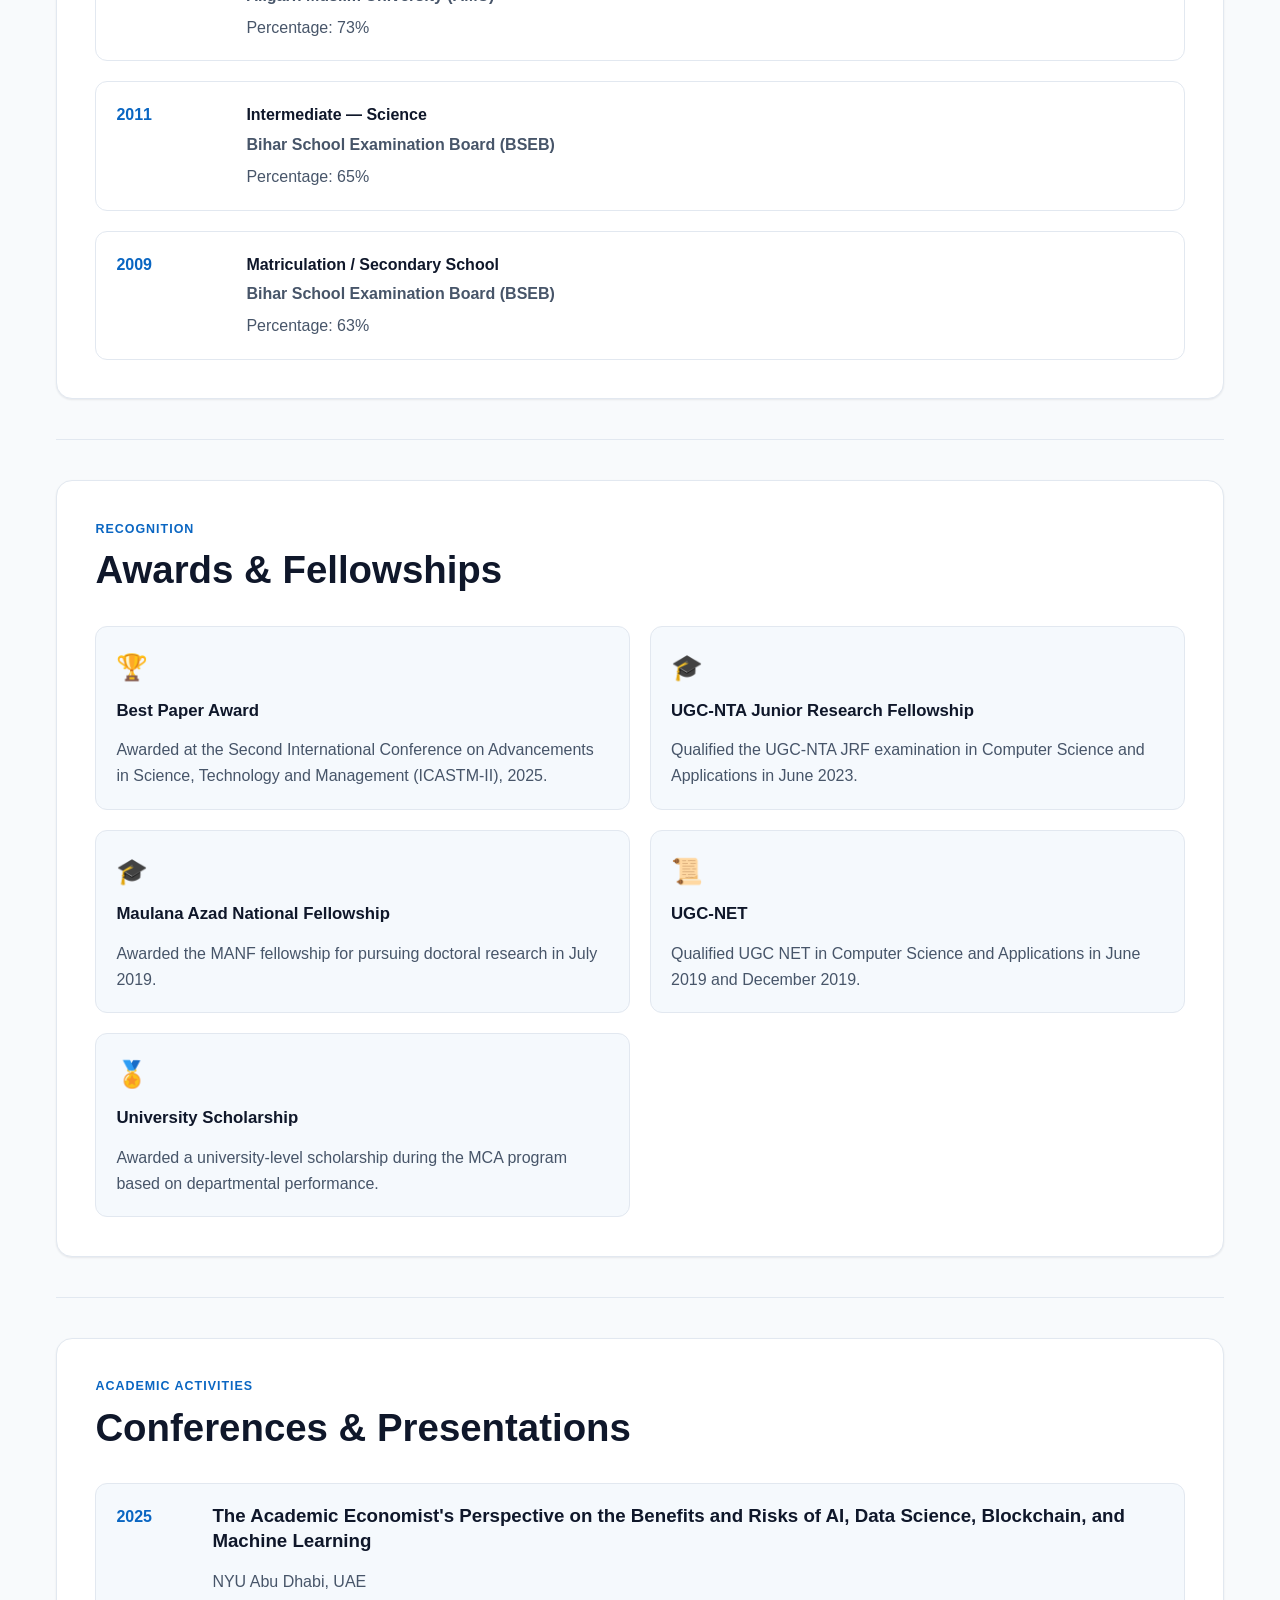
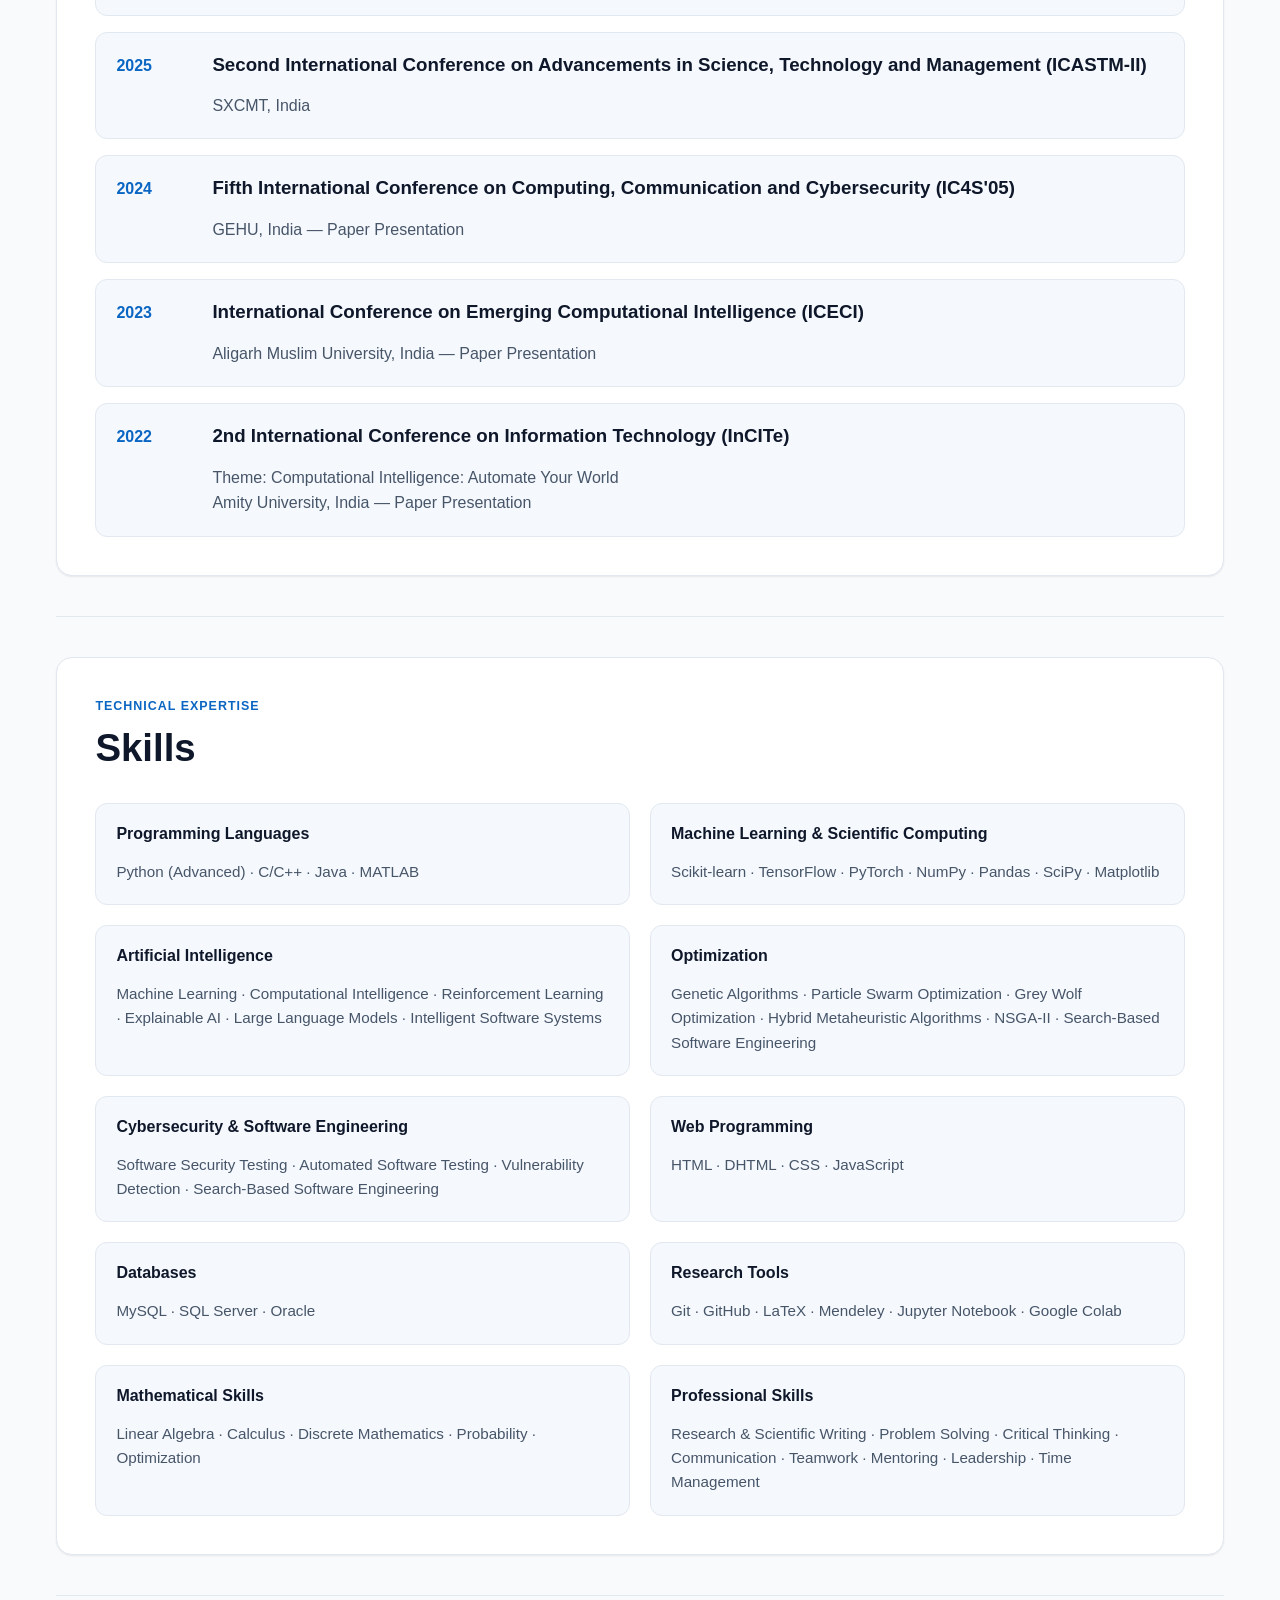
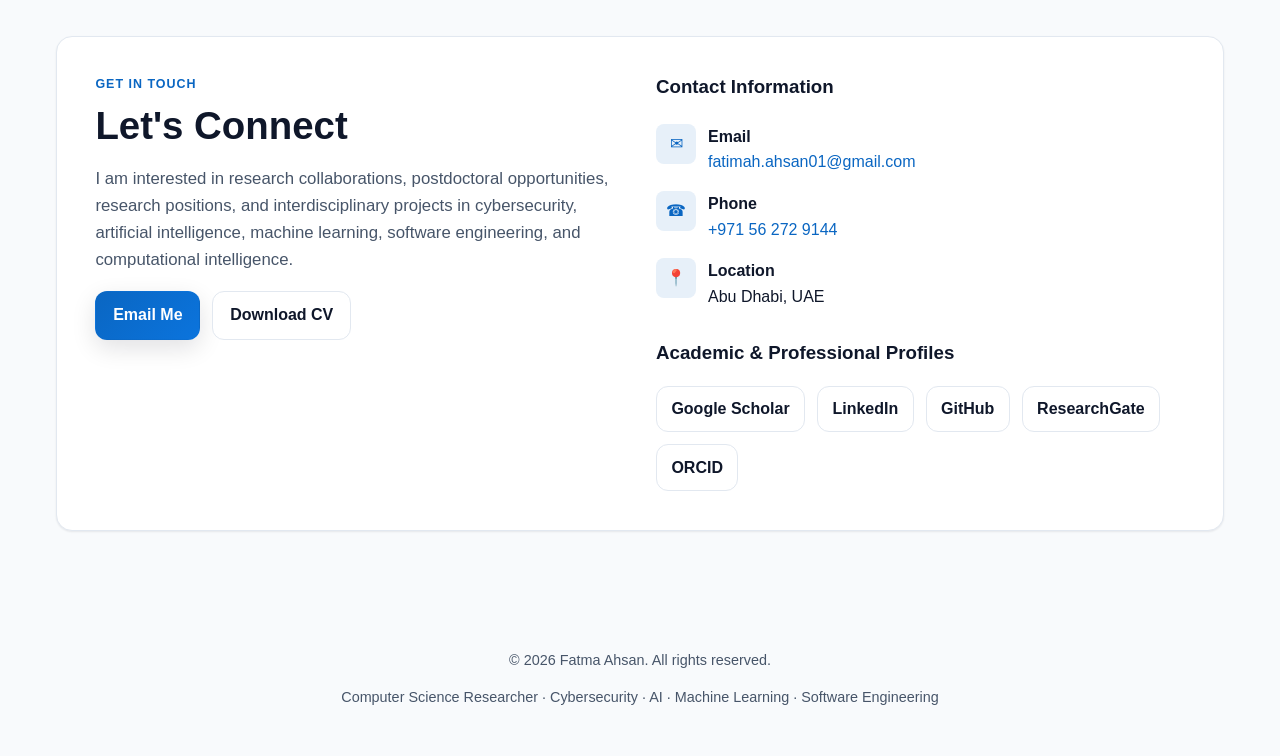
==== commit ffdf4869: "Change greeting from 'Hello' to Hello" ====
--- a/index.html
+++ b/index.html
@@ -3,11 +3,14 @@
   <head>
     <meta charset="UTF-8" />
     <meta name="viewport" content="width=device-width, initial-scale=1.0" />
-    <title>Fatma Ahsan | Portfolio</title>
+
+    <title>Fatma Ahsan | Computer Science Researcher</title>
+
     <meta
       name="description"
-      content="Professional academic portfolio website for Fatma Ahsan: research, publications, projects, experience, and contact."
+      content="Academic portfolio of Fatma Ahsan, Computer Science researcher specializing in cybersecurity, software security testing, machine learning, computational intelligence, and metaheuristic optimization."
     />
+
     <style>
       :root {
         --color-primary: #0a66c2;
@@ -18,15 +21,19 @@
         --color-text: #0f172a;
         --color-muted: #475569;
         --color-border: #e2e8f0;
+
         --color-hero-glow-1: rgb(10 102 194 / 0.22);
         --color-hero-glow-2: rgb(56 189 248 / 0.22);
+
         --shadow-sm: 0 1px 2px rgb(2 6 23 / 0.08);
         --shadow-md: 0 8px 24px rgb(2 6 23 / 0.12);
         --shadow-lg: 0 24px 48px rgb(2 6 23 / 0.18);
+
         --radius-sm: 0.5rem;
         --radius-md: 0.75rem;
         --radius-lg: 1rem;
         --radius-xl: 1.25rem;
+
         --space-2: 0.5rem;
         --space-3: 0.75rem;
         --space-4: 1rem;
@@ -35,6 +42,7 @@
         --space-8: 2rem;
         --space-10: 2.5rem;
         --space-12: 3rem;
+
         --transition-fast: 150ms ease;
         --transition-med: 250ms ease;
       }
@@ -45,8 +53,10 @@
         --color-text: #e2e8f0;
         --color-muted: #94a3b8;
         --color-border: #1e293b;
+
         --color-hero-glow-1: rgb(10 102 194 / 0.3);
         --color-hero-glow-2: rgb(56 189 248 / 0.28);
+
         --shadow-sm: 0 1px 2px rgb(0 0 0 / 0.45);
         --shadow-md: 0 12px 30px rgb(0 0 0 / 0.5);
         --shadow-lg: 0 32px 60px rgb(0 0 0 / 0.65);
@@ -65,7 +75,11 @@
         font-family: Inter, "Segoe UI", Roboto, Arial, sans-serif;
         color: var(--color-text);
         background: var(--color-bg);
-        line-height: 1.5;
+        line-height: 1.6;
+      }
+
+      a {
+        color: inherit;
       }
 
       .skip-link {
@@ -89,6 +103,10 @@
         z-index: 10000;
       }
 
+      /* =========================
+         HEADER
+      ========================= */
+
       .site-header {
         position: sticky;
         top: 0;
@@ -116,6 +134,7 @@
         color: var(--color-text);
         font-weight: 700;
         letter-spacing: 0.02em;
+        white-space: nowrap;
       }
 
       .brand__mark {
@@ -124,7 +143,11 @@
         border-radius: 999px;
         display: grid;
         place-items: center;
-        background: linear-gradient(135deg, var(--color-primary), var(--color-accent));
+        background: linear-gradient(
+          135deg,
+          var(--color-primary),
+          var(--color-accent)
+        );
         color: #fff;
         box-shadow: var(--shadow-sm);
       }
@@ -139,12 +162,19 @@
         min-width: 2.5rem;
         padding: 0 var(--space-3);
         cursor: pointer;
-        transition: background var(--transition-fast), border-color var(--transition-fast), color var(--transition-fast);
+        transition:
+          background var(--transition-fast),
+          border-color var(--transition-fast),
+          color var(--transition-fast);
       }
 
       .menu-toggle:hover,
       .theme-toggle:hover {
-        border-color: color-mix(in srgb, var(--color-primary) 35%, var(--color-border));
+        border-color: color-mix(
+          in srgb,
+          var(--color-primary) 35%,
+          var(--color-border)
+        );
       }
 
       .menu-toggle {
@@ -172,23 +202,37 @@
         text-decoration: none;
         color: var(--color-muted);
         font-weight: 600;
-        font-size: 0.95rem;
-        padding: 0.5rem 0.75rem;
+        font-size: 0.9rem;
+        padding: 0.5rem 0.65rem;
         border-radius: var(--radius-sm);
-        transition: color var(--transition-fast), background var(--transition-fast);
+        transition:
+          color var(--transition-fast),
+          background var(--transition-fast);
       }
 
       .nav-link:hover,
       .nav-link:focus-visible {
         color: var(--color-primary);
-        background: color-mix(in srgb, var(--color-primary) 12%, transparent);
+        background: color-mix(
+          in srgb,
+          var(--color-primary) 12%,
+          transparent
+        );
         outline: none;
       }
 
       .nav-link.active {
         color: var(--color-primary);
-        background: color-mix(in srgb, var(--color-primary) 18%, transparent);
-      }
+        background: color-mix(
+          in srgb,
+          var(--color-primary) 18%,
+          transparent
+        );
+      }
+
+      /* =========================
+         MAIN
+      ========================= */
 
       main {
         max-width: 1200px;
@@ -198,16 +242,34 @@
 
       section {
         min-height: 52vh;
-        padding: var(--space-8) 0;
+        padding: var(--space-10) 0;
         border-bottom: 1px solid var(--color-border);
-      }
+        scroll-margin-top: 5rem;
+      }
+
+      section:last-child {
+        border-bottom: none;
+      }
+
+      /* =========================
+         HERO
+      ========================= */
 
       .hero {
         position: relative;
         overflow: hidden;
         border: 1px solid var(--color-border);
-        background: radial-gradient(circle at 12% 20%, var(--color-hero-glow-1), transparent 36%),
-          radial-gradient(circle at 88% 28%, var(--color-hero-glow-2), transparent 36%),
+        background:
+          radial-gradient(
+            circle at 12% 20%,
+            var(--color-hero-glow-1),
+            transparent 36%
+          ),
+          radial-gradient(
+            circle at 88% 28%,
+            var(--color-hero-glow-2),
+            transparent 36%
+          ),
           var(--color-surface);
         border-radius: var(--radius-xl);
         box-shadow: var(--shadow-lg);
@@ -230,7 +292,11 @@
         height: 20rem;
         top: -7rem;
         right: -6rem;
-        background: radial-gradient(circle at center, rgb(56 189 248 / 0.22), transparent 65%);
+        background: radial-gradient(
+          circle at center,
+          rgb(56 189 248 / 0.22),
+          transparent 65%
+        );
         animation: floatOrbOne 9s ease-in-out infinite;
       }
 
@@ -239,7 +305,11 @@
         height: 16rem;
         left: -5rem;
         bottom: -6rem;
-        background: radial-gradient(circle at center, rgb(10 102 194 / 0.24), transparent 65%);
+        background: radial-gradient(
+          circle at center,
+          rgb(10 102 194 / 0.24),
+          transparent 65%
+        );
         animation: floatOrbTwo 10s ease-in-out infinite;
       }
 
@@ -258,30 +328,43 @@
         font-weight: 700;
         letter-spacing: 0.04em;
         text-transform: uppercase;
-        font-size: 0.82rem;
+        font-size: 0.8rem;
       }
 
       .hero h1 {
         margin: 0;
         color: var(--color-secondary);
-        font-size: clamp(2rem, 4.4vw, 3.45rem);
-        line-height: 1.15;
+        font-size: clamp(2.4rem, 5vw, 4.2rem);
+        line-height: 1.1;
       }
 
       [data-theme="dark"] .hero h1 {
         color: #e2e8f0;
       }
 
-      .hero__title {
-        margin: var(--space-3) 0 var(--space-5);
-        font-size: clamp(1.05rem, 2vw, 1.4rem);
+      .hero__subtitle {
+        margin: var(--space-3) 0 var(--space-4);
+        font-size: clamp(1.1rem, 2vw, 1.45rem);
         font-weight: 700;
         color: var(--color-text);
       }
 
+      .hero__location {
+        color: var(--color-muted);
+        margin-bottom: var(--space-5);
+      }
+
+      .hero__title {
+        margin: 0 0 var(--space-5);
+        font-size: clamp(1rem, 2vw, 1.25rem);
+        font-weight: 700;
+        color: var(--color-text);
+      }
+
       .typing {
         color: var(--color-primary);
-        border-right: 2px solid color-mix(in srgb, var(--color-primary) 75%, transparent);
+        border-right: 2px solid
+          color-mix(in srgb, var(--color-primary) 75%, transparent);
         padding-right: 0.25rem;
         white-space: nowrap;
       }
@@ -289,7 +372,8 @@
       .hero__intro {
         margin: 0 0 var(--space-6);
         color: var(--color-muted);
-        max-width: 62ch;
+        max-width: 65ch;
+        font-size: 1.03rem;
       }
 
       .hero__actions {
@@ -305,11 +389,17 @@
         padding: 0.68rem 1.05rem;
         font-weight: 700;
         text-decoration: none;
-        transition: transform var(--transition-med), box-shadow var(--transition-med), background var(--transition-fast), color var(--transition-fast), border-color var(--transition-fast);
+        transition:
+          transform var(--transition-med),
+          box-shadow var(--transition-med),
+          background var(--transition-fast),
+          color var(--transition-fast),
+          border-color var(--transition-fast);
       }
 
       .btn:focus-visible {
-        outline: 3px solid color-mix(in srgb, var(--color-accent) 55%, transparent);
+        outline: 3px solid
+          color-mix(in srgb, var(--color-accent) 55%, transparent);
         outline-offset: 2px;
       }
 
@@ -318,13 +408,13 @@
       }
 
       .btn--primary {
-        background: linear-gradient(135deg, var(--color-primary), #0b74dd);
+        background: linear-gradient(
+          135deg,
+          var(--color-primary),
+          #0b74dd
+        );
         color: #fff;
         box-shadow: var(--shadow-md);
-      }
-
-      .btn--primary:hover {
-        box-shadow: 0 14px 30px rgb(10 102 194 / 0.28);
       }
 
       .btn--secondary {
@@ -334,8 +424,16 @@
       }
 
       .btn--secondary:hover {
-        border-color: color-mix(in srgb, var(--color-primary) 35%, var(--color-border));
-        background: color-mix(in srgb, var(--color-primary) 8%, var(--color-surface));
+        border-color: color-mix(
+          in srgb,
+          var(--color-primary) 35%,
+          var(--color-border)
+        );
+        background: color-mix(
+          in srgb,
+          var(--color-primary) 8%,
+          var(--color-surface)
+        );
       }
 
       .hero__socials {
@@ -356,14 +454,26 @@
         border: 1px solid var(--color-border);
         background: var(--color-surface);
         color: var(--color-text);
-        transition: transform var(--transition-med), color var(--transition-fast), border-color var(--transition-fast), background var(--transition-fast);
+        transition:
+          transform var(--transition-med),
+          color var(--transition-fast),
+          border-color var(--transition-fast),
+          background var(--transition-fast);
       }
 
       .social-link:hover,
       .social-link:focus-visible {
         color: var(--color-primary);
-        border-color: color-mix(in srgb, var(--color-primary) 45%, var(--color-border));
-        background: color-mix(in srgb, var(--color-primary) 10%, var(--color-surface));
+        border-color: color-mix(
+          in srgb,
+          var(--color-primary) 45%,
+          var(--color-border)
+        );
+        background: color-mix(
+          in srgb,
+          var(--color-primary) 10%,
+          var(--color-surface)
+        );
         transform: translateY(-2px);
         outline: none;
       }
@@ -378,7 +488,12 @@
         aspect-ratio: 1;
         border-radius: 1.5rem;
         border: 1px solid var(--color-border);
-        background: linear-gradient(145deg, color-mix(in srgb, var(--color-primary) 12%, var(--color-surface)), color-mix(in srgb, var(--color-accent) 12%, var(--color-surface)));
+        background:
+          linear-gradient(
+            145deg,
+            color-mix(in srgb, var(--color-primary) 12%, var(--color-surface)),
+            color-mix(in srgb, var(--color-accent) 12%, var(--color-surface))
+          );
         display: grid;
         place-items: center;
         box-shadow: var(--shadow-lg);
@@ -392,7 +507,12 @@
         content: "";
         position: absolute;
         inset: 0;
-        background: linear-gradient(120deg, transparent 20%, rgb(255 255 255 / 0.35) 45%, transparent 70%);
+        background: linear-gradient(
+          120deg,
+          transparent 20%,
+          rgb(255 255 255 / 0.35) 45%,
+          transparent 70%
+        );
         transform: translateX(-120%);
         animation: shimmer 5.5s ease-in-out infinite;
       }
@@ -411,39 +531,497 @@
         color: var(--color-muted);
       }
 
-      h2 {
-        color: var(--color-secondary);
-      }
-
-      [data-theme="dark"] h2 {
-        color: #e2e8f0;
-      }
+      /* =========================
+         SECTIONS
+      ========================= */
 
       .section-card {
         background: var(--color-surface);
         border: 1px solid var(--color-border);
+        border-radius: var(--radius-lg);
+        box-shadow: var(--shadow-sm);
+        padding: clamp(1.5rem, 3vw, 2.5rem);
+      }
+
+      .section-heading {
+        margin-bottom: var(--space-8);
+      }
+
+      .section-label {
+        margin: 0 0 var(--space-2);
+        color: var(--color-primary);
+        text-transform: uppercase;
+        letter-spacing: 0.08em;
+        font-size: 0.78rem;
+        font-weight: 800;
+      }
+
+      h2 {
+        margin: 0 0 var(--space-3);
+        color: var(--color-secondary);
+        font-size: clamp(1.8rem, 3vw, 2.5rem);
+        line-height: 1.2;
+      }
+
+      [data-theme="dark"] h2 {
+        color: #e2e8f0;
+      }
+
+      h3 {
+        color: var(--color-secondary);
+        margin-top: 0;
+        line-height: 1.3;
+      }
+
+      [data-theme="dark"] h3 {
+        color: #e2e8f0;
+      }
+
+      p {
+        color: var(--color-muted);
+      }
+
+      .lead {
+        font-size: 1.05rem;
+        max-width: 78ch;
+      }
+
+      /* =========================
+         ABOUT
+      ========================= */
+
+      .about-grid {
+        display: grid;
+        grid-template-columns: 1.4fr 0.8fr;
+        gap: var(--space-8);
+      }
+
+      .interest-list {
+        display: flex;
+        flex-wrap: wrap;
+        gap: 0.65rem;
+        margin-top: var(--space-5);
+      }
+
+      .tag {
+        display: inline-flex;
+        align-items: center;
+        padding: 0.45rem 0.75rem;
+        border-radius: 999px;
+        background: color-mix(
+          in srgb,
+          var(--color-primary) 9%,
+          var(--color-surface)
+        );
+        border: 1px solid color-mix(
+          in srgb,
+          var(--color-primary) 20%,
+          var(--color-border)
+        );
+        color: var(--color-primary);
+        font-size: 0.88rem;
+        font-weight: 650;
+      }
+
+      /* =========================
+         RESEARCH / PROJECT CARDS
+      ========================= */
+
+      .card-grid {
+        display: grid;
+        grid-template-columns: repeat(2, 1fr);
+        gap: var(--space-5);
+      }
+
+      .research-card,
+      .project-card,
+      .award-card,
+      .conference-card,
+      .skill-card {
+        border: 1px solid var(--color-border);
+        background: color-mix(
+          in srgb,
+          var(--color-surface) 96%,
+          var(--color-primary)
+        );
         border-radius: var(--radius-md);
-        box-shadow: var(--shadow-sm);
-        padding: var(--space-6);
-      }
+        padding: var(--space-5);
+        transition:
+          transform var(--transition-med),
+          box-shadow var(--transition-med),
+          border-color var(--transition-fast);
+      }
+
+      .research-card:hover,
+      .project-card:hover,
+      .award-card:hover,
+      .conference-card:hover,
+      .skill-card:hover {
+        transform: translateY(-3px);
+        box-shadow: var(--shadow-md);
+        border-color: color-mix(
+          in srgb,
+          var(--color-primary) 30%,
+          var(--color-border)
+        );
+      }
+
+      .card-icon {
+        font-size: 1.6rem;
+        margin-bottom: var(--space-3);
+      }
+
+      .research-card h3,
+      .project-card h3,
+      .award-card h3,
+      .conference-card h3,
+      .skill-card h3 {
+        margin-bottom: var(--space-2);
+      }
+
+      .research-card p,
+      .project-card p,
+      .award-card p,
+      .conference-card p,
+      .skill-card p {
+        margin-bottom: 0;
+      }
+
+      /* =========================
+         PUBLICATIONS
+      ========================= */
+
+      .publication-group {
+        margin-bottom: var(--space-8);
+      }
+
+      .publication-group:last-child {
+        margin-bottom: 0;
+      }
+
+      .publication {
+        border-left: 4px solid var(--color-primary);
+        padding: var(--space-4) var(--space-5);
+        margin-bottom: var(--space-4);
+        background: color-mix(
+          in srgb,
+          var(--color-primary) 5%,
+          var(--color-surface)
+        );
+        border-radius: 0 var(--radius-md) var(--radius-md) 0;
+      }
+
+      .publication:last-child {
+        margin-bottom: 0;
+      }
+
+      .publication-title {
+        font-weight: 750;
+        color: var(--color-text);
+        margin-bottom: var(--space-2);
+      }
+
+      .publication-meta {
+        color: var(--color-muted);
+        font-size: 0.95rem;
+      }
+
+      .doi {
+        display: inline-block;
+        margin-top: var(--space-2);
+        color: var(--color-primary);
+        font-weight: 700;
+        text-decoration: none;
+      }
+
+      .doi:hover {
+        text-decoration: underline;
+      }
+
+      .submitted {
+        border-left-color: var(--color-accent);
+      }
+
+      /* =========================
+         EXPERIENCE
+      ========================= */
+
+      .timeline {
+        position: relative;
+        padding-left: 1.6rem;
+        border-left: 2px solid var(--color-border);
+      }
+
+      .timeline-item {
+        position: relative;
+        margin-bottom: var(--space-8);
+      }
+
+      .timeline-item:last-child {
+        margin-bottom: 0;
+      }
+
+      .timeline-item::before {
+        content: "";
+        position: absolute;
+        width: 0.75rem;
+        height: 0.75rem;
+        border-radius: 999px;
+        background: var(--color-primary);
+        left: -2rem;
+        top: 0.35rem;
+        box-shadow: 0 0 0 5px
+          color-mix(in srgb, var(--color-primary) 12%, transparent);
+      }
+
+      .timeline-date {
+        color: var(--color-primary);
+        font-weight: 750;
+        font-size: 0.9rem;
+      }
+
+      .timeline-title {
+        margin: 0.25rem 0;
+        font-size: 1.15rem;
+      }
+
+      .timeline-organization {
+        color: var(--color-muted);
+        font-weight: 600;
+      }
+
+      .timeline ul {
+        margin-top: var(--space-3);
+        padding-left: 1.2rem;
+        color: var(--color-muted);
+      }
+
+      .timeline li {
+        margin-bottom: 0.4rem;
+      }
+
+      /* =========================
+         EDUCATION
+      ========================= */
+
+      .education-list {
+        display: grid;
+        gap: var(--space-5);
+      }
+
+      .education-item {
+        display: grid;
+        grid-template-columns: 110px 1fr;
+        gap: var(--space-5);
+        padding: var(--space-5);
+        border: 1px solid var(--color-border);
+        border-radius: var(--radius-md);
+        background: var(--color-surface);
+      }
+
+      .education-year {
+        color: var(--color-primary);
+        font-weight: 800;
+      }
+
+      .education-degree {
+        font-weight: 800;
+        color: var(--color-text);
+        margin: 0 0 0.25rem;
+      }
+
+      .education-institution {
+        color: var(--color-muted);
+        font-weight: 600;
+      }
+
+      .education-detail {
+        color: var(--color-muted);
+        margin-top: 0.4rem;
+      }
+
+      /* =========================
+         SKILLS
+      ========================= */
+
+      .skill-grid {
+        display: grid;
+        grid-template-columns: repeat(2, 1fr);
+        gap: var(--space-5);
+      }
+
+      .skill-card h3 {
+        font-size: 1rem;
+      }
+
+      .skill-card p {
+        font-size: 0.95rem;
+      }
+
+      /* =========================
+         AWARDS
+      ========================= */
+
+      .award-grid {
+        display: grid;
+        grid-template-columns: repeat(2, 1fr);
+        gap: var(--space-5);
+      }
+
+      .award-card h3 {
+        font-size: 1.05rem;
+      }
+
+      /* =========================
+         CONFERENCES
+      ========================= */
+
+      .conference-list {
+        display: grid;
+        gap: var(--space-4);
+      }
+
+      .conference-card {
+        display: grid;
+        grid-template-columns: 80px 1fr;
+        gap: var(--space-4);
+      }
+
+      .conference-year {
+        font-weight: 800;
+        color: var(--color-primary);
+      }
+
+      /* =========================
+         CONTACT
+      ========================= */
+
+      .contact-grid {
+        display: grid;
+        grid-template-columns: 1fr 1fr;
+        gap: var(--space-8);
+      }
+
+      .contact-details {
+        display: grid;
+        gap: var(--space-4);
+        margin-top: var(--space-6);
+      }
+
+      .contact-item {
+        display: flex;
+        align-items: flex-start;
+        gap: var(--space-3);
+      }
+
+      .contact-icon {
+        width: 2.5rem;
+        height: 2.5rem;
+        flex-shrink: 0;
+        display: grid;
+        place-items: center;
+        border-radius: var(--radius-sm);
+        background: color-mix(
+          in srgb,
+          var(--color-primary) 10%,
+          var(--color-surface)
+        );
+        color: var(--color-primary);
+      }
+
+      .contact-item strong {
+        display: block;
+        color: var(--color-text);
+      }
+
+      .contact-item a {
+        color: var(--color-primary);
+        text-decoration: none;
+      }
+
+      .contact-item a:hover {
+        text-decoration: underline;
+      }
+
+      .profile-links {
+        display: flex;
+        flex-wrap: wrap;
+        gap: var(--space-3);
+        margin-top: var(--space-5);
+      }
+
+      .profile-link {
+        padding: 0.6rem 0.9rem;
+        border: 1px solid var(--color-border);
+        border-radius: var(--radius-md);
+        text-decoration: none;
+        color: var(--color-text);
+        font-weight: 650;
+        transition:
+          transform var(--transition-fast),
+          border-color var(--transition-fast),
+          color var(--transition-fast);
+      }
+
+      .profile-link:hover {
+        transform: translateY(-2px);
+        color: var(--color-primary);
+        border-color: var(--color-primary);
+      }
+
+      /* =========================
+         FOOTER
+      ========================= */
+
+      footer {
+        max-width: 1200px;
+        margin: 0 auto;
+        padding: var(--space-8) var(--space-4);
+        color: var(--color-muted);
+        text-align: center;
+        font-size: 0.9rem;
+      }
+
+      /* =========================
+         ANIMATIONS
+      ========================= */
 
       @keyframes floatOrbOne {
         0%,
-        100% { transform: translate(0, 0); }
-        50% { transform: translate(-14px, 10px); }
+        100% {
+          transform: translate(0, 0);
+        }
+
+        50% {
+          transform: translate(-14px, 10px);
+        }
       }
 
       @keyframes floatOrbTwo {
         0%,
-        100% { transform: translate(0, 0); }
-        50% { transform: translate(12px, -10px); }
+        100% {
+          transform: translate(0, 0);
+        }
+
+        50% {
+          transform: translate(12px, -10px);
+        }
       }
 
       @keyframes shimmer {
-        0% { transform: translateX(-120%); }
+        0% {
+          transform: translateX(-120%);
+        }
+
         40%,
-        100% { transform: translateX(120%); }
-      }
+        100% {
+          transform: translateX(120%);
+        }
+      }
+
+      /* =========================
+         RESPONSIVE
+      ========================= */
 
       @media (max-width: 1080px) {
         .hero__grid {
@@ -457,6 +1035,11 @@
 
         .photo-placeholder {
           width: min(300px, 80vw);
+        }
+
+        .about-grid,
+        .contact-grid {
+          grid-template-columns: 1fr;
         }
       }
 
@@ -496,6 +1079,28 @@
           display: block;
           padding: var(--space-3) var(--space-4);
         }
+
+        .theme-toggle {
+          width: 100%;
+        }
+      }
+
+      @media (max-width: 760px) {
+        .card-grid,
+        .skill-grid,
+        .award-grid {
+          grid-template-columns: 1fr;
+        }
+
+        .education-item {
+          grid-template-columns: 1fr;
+          gap: var(--space-2);
+        }
+
+        .conference-card {
+          grid-template-columns: 1fr;
+          gap: var(--space-2);
+        }
       }
 
       @media (max-width: 640px) {
@@ -503,6 +1108,10 @@
           padding: var(--space-6) var(--space-3);
         }
 
+        section {
+          padding: var(--space-8) 0;
+        }
+
         .hero {
           min-height: auto;
         }
@@ -511,12 +1120,28 @@
           display: grid;
           grid-template-columns: 1fr;
         }
+
+        .btn {
+          text-align: center;
+        }
+
+        .hero__intro {
+          font-size: 0.98rem;
+        }
+
+        .photo-placeholder {
+          width: min(260px, 75vw);
+        }
       }
 
       @media (prefers-reduced-motion: reduce) {
-        html { scroll-behavior: auto; }
-
-        * {
+        html {
+          scroll-behavior: auto;
+        }
+
+        *,
+        *::before,
+        *::after {
           animation-duration: 0.01ms !important;
           animation-iteration-count: 1 !important;
           transition-duration: 0.01ms !important;
@@ -524,12 +1149,24 @@
       }
     </style>
   </head>
+
   <body>
-    <a class="skip-link" href="#main-content">Skip to main content</a>
+    <a class="skip-link" href="#main-content">
+      Skip to main content
+    </a>
+
+    <!-- =========================
+         HEADER
+    ========================== -->
 
     <header class="site-header" id="top">
       <div class="nav-shell">
-        <a class="brand" href="#home" aria-label="Go to Home section">
+
+        <a
+          class="brand"
+          href="#home"
+          aria-label="Go to Home section"
+        >
           <span class="brand__mark" aria-hidden="true">F</span>
           <span>Fatma Ahsan</span>
         </a>
@@ -546,176 +1183,1979 @@
         </button>
 
         <nav class="nav-wrap" aria-label="Primary">
+
           <ul class="nav-list" id="primaryNavigation">
-            <li><a class="nav-link" href="#home">Home</a></li>
-            <li><a class="nav-link" href="#about">About</a></li>
-            <li><a class="nav-link" href="#research">Research</a></li>
-            <li><a class="nav-link" href="#publications">Publications</a></li>
-            <li><a class="nav-link" href="#projects">Projects</a></li>
-            <li><a class="nav-link" href="#experience">Experience</a></li>
-            <li><a class="nav-link" href="#education">Education</a></li>
-            <li><a class="nav-link" href="#skills">Skills</a></li>
-            <li><a class="nav-link" href="#contact">Contact</a></li>
+            <li>
+              <a class="nav-link" href="#home">Home</a>
+            </li>
+
+            <li>
+              <a class="nav-link" href="#about">About</a>
+            </li>
+
+            <li>
+              <a class="nav-link" href="#research">Research</a>
+            </li>
+
+            <li>
+              <a class="nav-link" href="#publications">
+                Publications
+              </a>
+            </li>
+
+            <li>
+              <a class="nav-link" href="#projects">Projects</a>
+            </li>
+
+            <li>
+              <a class="nav-link" href="#experience">
+                Experience
+              </a>
+            </li>
+
+            <li>
+              <a class="nav-link" href="#education">
+                Education
+              </a>
+            </li>
+
+            <li>
+              <a class="nav-link" href="#awards">Awards</a>
+            </li>
+
+            <li>
+              <a class="nav-link" href="#skills">Skills</a>
+            </li>
+
+            <li>
+              <a class="nav-link" href="#contact">Contact</a>
+            </li>
           </ul>
 
-          <button class="theme-toggle" id="themeToggle" type="button" aria-label="Toggle dark mode">
+          <button
+            class="theme-toggle"
+            id="themeToggle"
+            type="button"
+            aria-label="Toggle dark mode"
+          >
             🌙
           </button>
+
         </nav>
       </div>
     </header>
 
     <main id="main-content">
-      <section class="hero" id="home" aria-labelledby="home-title">
+
+      <!-- =========================
+           HOME
+      ========================== -->
+
+      <section
+        class="hero"
+        id="home"
+        aria-labelledby="home-title"
+      >
+
         <div class="hero__grid">
+
           <div>
-            <p class="hero__eyebrow">AI • Machine Learning • Cybersecurity • Software Engineering</p>
-            <h1 id="home-title">Fatma Ahsan</h1>
+
+            <p class="hero__eyebrow">
+              Cybersecurity • AI • Machine Learning • Software Engineering
+            </p>
+
+            <h1 id="home-title">
+              Fatma Ahsan
+            </h1>
+
+            <p class="hero__subtitle">
+              Computer Science Researcher
+            </p>
+
+            <p class="hero__location">
+              Abu Dhabi, UAE
+            </p>
+
             <p class="hero__title">
-              Research Focus: <span class="typing" id="typingText" aria-live="polite"></span>
+              Research Focus:
+              <span
+                class="typing"
+                id="typingText"
+                aria-live="polite"
+              ></span>
             </p>
+
             <p class="hero__intro">
-              I am a researcher building intelligent, secure, and production-ready systems at the intersection of AI,
-              machine learning, cybersecurity, and software engineering. My work combines rigorous scientific inquiry with
-              practical implementation to create trustworthy, scalable technologies for real-world impact.
+              I am a Computer Science researcher specializing in
+              cybersecurity, software security testing, machine learning,
+              computational intelligence, and metaheuristic optimization.
+              My doctoral research focused on developing hybrid
+              optimization algorithms for automated software security
+              testing.
             </p>
 
-            <div class="hero__actions" role="group" aria-label="Primary actions">
-              <a class="btn btn--primary" href="#" aria-label="Download curriculum vitae (placeholder link)">Download CV</a>
-              <a class="btn btn--secondary" href="#research">View Research</a>
-              <a class="btn btn--secondary" href="#projects">View Projects</a>
-              <a class="btn btn--secondary" href="#contact">Contact Me</a>
+            <p class="hero__intro">
+              My current research interests include machine learning,
+              trustworthy and explainable AI, reinforcement learning,
+              large language models, generative AI, and intelligent
+              human-AI systems.
+            </p>
+
+            <div
+              class="hero__actions"
+              role="group"
+              aria-label="Primary actions"
+            >
+
+              <!-- Replace # with your actual CV file -->
+              <a
+                class="btn btn--primary"
+                href="#"
+                aria-label="Download curriculum vitae"
+              >
+                Download CV
+              </a>
+
+              <a
+                class="btn btn--secondary"
+                href="#research"
+              >
+                View Research
+              </a>
+
+              <a
+                class="btn btn--secondary"
+                href="#publications"
+              >
+                View Publications
+              </a>
+
+              <a
+                class="btn btn--secondary"
+                href="#contact"
+              >
+                Contact Me
+              </a>
+
             </div>
 
-            <div class="hero__socials" aria-label="Social links">
-              <a class="social-link" href="#" aria-label="LinkedIn profile (placeholder)">
-                <svg width="18" height="18" viewBox="0 0 24 24" fill="currentColor" aria-hidden="true"><path d="M6.94 8.5H3.56V20h3.38V8.5zM5.25 3A2.03 2.03 0 1 0 5.3 7.06 2.03 2.03 0 0 0 5.25 3zm15.19 9.85c0-3.42-1.82-5.01-4.25-5.01a3.67 3.67 0 0 0-3.3 1.82V8.5H9.5V20h3.39v-6.39c0-1.68.32-3.3 2.4-3.3 2.05 0 2.08 1.92 2.08 3.4V20h3.38z"/></svg>
+            <div
+              class="hero__socials"
+              aria-label="Academic and professional profiles"
+            >
+
+              <!-- Replace # with your real LinkedIn URL -->
+              <a
+                class="social-link"
+                href="#"
+                aria-label="LinkedIn profile"
+                title="LinkedIn"
+              >
+                in
               </a>
-              <a class="social-link" href="#" aria-label="GitHub profile (placeholder)">
-                <svg width="18" height="18" viewBox="0 0 24 24" fill="currentColor" aria-hidden="true"><path d="M12 .5A12 12 0 0 0 8.2 23.9c.6.1.82-.26.82-.58v-2.18c-3.34.73-4.04-1.6-4.04-1.6a3.18 3.18 0 0 0-1.33-1.76c-1.08-.75.08-.73.08-.73a2.5 2.5 0 0 1 1.83 1.23 2.54 2.54 0 0 0 3.47.99 2.55 2.55 0 0 1 .76-1.6c-2.67-.3-5.47-1.34-5.47-5.95a4.65 4.65 0 0 1 1.24-3.24 4.32 4.32 0 0 1 .12-3.2s1.01-.32 3.3 1.24a11.35 11.35 0 0 1 6 0c2.28-1.56 3.29-1.24 3.29-1.24.44 1.02.48 2.22.12 3.26a4.64 4.64 0 0 1 1.23 3.23c0 4.62-2.8 5.64-5.48 5.94a2.87 2.87 0 0 1 .82 2.23v3.3c0 .32.21.7.83.58A12 12 0 0 0 12 .5z"/></svg>
+
+              <!-- Replace # with your real GitHub URL -->
+              <a
+                class="social-link"
+                href="#"
+                aria-label="GitHub profile"
+                title="GitHub"
+              >
+                GH
               </a>
-              <a class="social-link" href="#" aria-label="Google Scholar profile (placeholder)">
-                <svg width="18" height="18" viewBox="0 0 24 24" fill="currentColor" aria-hidden="true"><path d="M12 3 1 9l11 6 9-4.9V17h2V9L12 3zm0 14-7-3.82V17l7 4 7-4v-3.82L12 17z"/></svg>
+
+              <!-- Replace # with your Google Scholar URL -->
+              <a
+                class="social-link"
+                href="#"
+                aria-label="Google Scholar profile"
+                title="Google Scholar"
+              >
+                GS
               </a>
-              <a class="social-link" href="#contact" aria-label="Contact section">
-                <svg width="18" height="18" viewBox="0 0 24 24" fill="currentColor" aria-hidden="true"><path d="M2 5a2 2 0 0 1 2-2h16a2 2 0 0 1 2 2v.4l-10 6.25L2 5.4V5zm0 3.15V19a2 2 0 0 0 2 2h16a2 2 0 0 0 2-2V8.15l-9.47 5.92a1 1 0 0 1-1.06 0L2 8.15z"/></svg>
+
+              <a
+                class="social-link"
+                href="mailto:fatimah.ahsan01@gmail.com"
+                aria-label="Send email"
+                title="Email"
+              >
+                @
               </a>
+
             </div>
+
           </div>
 
-          <div class="hero__visual" aria-hidden="true">
+          <div class="hero__visual">
+            <!--
+              Replace this entire div with your photograph later.
+
+              Example:
+              <img
+                src="assets/fatma-ahsan.jpg"
+                alt="Fatma Ahsan"
+                class="profile-photo"
+              >
+            -->
+
             <div class="photo-placeholder">
               <div>
                 <strong>Professional Photo</strong>
-                <p>Place your portrait image here</p>
+                <p>
+                  Your professional photograph will appear here.
+                </p>
               </div>
             </div>
+
           </div>
+
         </div>
       </section>
 
-      <section id="about" aria-labelledby="about-title"><div class="section-card"><h2 id="about-title">About</h2></div></section>
-      <section id="research" aria-labelledby="research-title"><div class="section-card"><h2 id="research-title">Research</h2></div></section>
-      <section id="publications" aria-labelledby="publications-title"><div class="section-card"><h2 id="publications-title">Publications</h2></div></section>
-      <section id="projects" aria-labelledby="projects-title"><div class="section-card"><h2 id="projects-title">Projects</h2></div></section>
-      <section id="experience" aria-labelledby="experience-title"><div class="section-card"><h2 id="experience-title">Experience</h2></div></section>
-      <section id="education" aria-labelledby="education-title"><div class="section-card"><h2 id="education-title">Education</h2></div></section>
-      <section id="skills" aria-labelledby="skills-title"><div class="section-card"><h2 id="skills-title">Skills</h2></div></section>
-      <section id="contact" aria-labelledby="contact-title"><div class="section-card"><h2 id="contact-title">Contact</h2></div></section>
+
+      <!-- =========================
+           ABOUT
+      ========================== -->
+
+      <section
+        id="about"
+        aria-labelledby="about-title"
+      >
+
+        <div class="section-card">
+
+          <div class="section-heading">
+            <p class="section-label">Profile</p>
+
+            <h2 id="about-title">
+              About Me
+            </h2>
+          </div>
+
+          <div class="about-grid">
+
+            <div>
+
+              <p class="lead">
+                I am a Computer Science researcher with a background in
+                cybersecurity, software engineering, machine learning,
+                computational intelligence, and metaheuristic
+                optimization.
+              </p>
+
+              <p>
+                I completed my Ph.D. in Computer Science at
+                <strong>Aligarh Muslim University</strong>, with doctoral
+                research focused on hybrid metaheuristic algorithms for
+                automated software security testing.
+              </p>
+
+              <p>
+                My doctoral research investigated search-based approaches
+                for improving software testing effectiveness, including
+                code coverage and path coverage, and resulted in
+                peer-reviewed publications in software engineering,
+                cybersecurity, and computational intelligence.
+              </p>
+
+              <p>
+                My current research interests have expanded toward
+                broader applications of artificial intelligence and
+                intelligent computational methods. I am particularly
+                interested in machine learning, natural language
+                processing, reinforcement learning, generative AI,
+                large language models, explainable AI, trustworthy AI,
+                and intelligent human-AI systems.
+              </p>
+
+              <p>
+                I enjoy exploring innovative ideas and applying
+                computational techniques to challenging real-world
+                problems. I am interested in research collaborations,
+                postdoctoral opportunities, and interdisciplinary
+                research involving AI, cybersecurity, software
+                engineering, and computational intelligence.
+              </p>
+
+            </div>
+
+            <div>
+
+              <h3>
+                Research Interests
+              </h3>
+
+              <div class="interest-list">
+
+                <span class="tag">Machine Learning</span>
+                <span class="tag">Artificial Intelligence</span>
+                <span class="tag">Cybersecurity</span>
+                <span class="tag">Software Security Testing</span>
+                <span class="tag">Computational Intelligence</span>
+                <span class="tag">Metaheuristic Optimization</span>
+                <span class="tag">Search-Based Software Engineering</span>
+                <span class="tag">Natural Language Processing</span>
+                <span class="tag">Reinforcement Learning</span>
+                <span class="tag">Generative AI</span>
+                <span class="tag">Large Language Models</span>
+                <span class="tag">Explainable AI</span>
+                <span class="tag">Trustworthy AI</span>
+                <span class="tag">Human-AI Systems</span>
+
+              </div>
+
+            </div>
+
+          </div>
+
+        </div>
+      </section>
+
+
+      <!-- =========================
+           RESEARCH
+      ========================== -->
+
+      <section
+        id="research"
+        aria-labelledby="research-title"
+      >
+
+        <div class="section-card">
+
+          <div class="section-heading">
+            <p class="section-label">Research</p>
+
+            <h2 id="research-title">
+              Research Areas
+            </h2>
+
+            <p class="lead">
+              My research lies at the intersection of cybersecurity,
+              software engineering, artificial intelligence, and
+              computational intelligence. I am interested in developing
+              intelligent optimization and learning-based approaches
+              to solve complex problems in software testing and security.
+            </p>
+          </div>
+
+          <div class="card-grid">
+
+            <article class="research-card">
+
+              <div class="card-icon">🔐</div>
+
+              <h3>
+                Software Security Testing
+              </h3>
+
+              <p>
+                Research on automated approaches for identifying
+                security vulnerabilities and improving the effectiveness
+                of software security testing.
+              </p>
+
+            </article>
+
+
+            <article class="research-card">
+
+              <div class="card-icon">🧬</div>
+
+              <h3>
+                Metaheuristic Optimization
+              </h3>
+
+              <p>
+                Investigation of evolutionary and population-based
+                optimization techniques, including hybrid approaches,
+                for solving complex computational problems.
+              </p>
+
+            </article>
+
+
+            <article class="research-card">
+
+              <div class="card-icon">⚙️</div>
+
+              <h3>
+                Search-Based Software Engineering
+              </h3>
+
+              <p>
+                Application of search and optimization techniques to
+                automate challenging software engineering tasks,
+                particularly automated testing and test-suite generation.
+              </p>
+
+            </article>
+
+
+            <article class="research-card">
+
+              <div class="card-icon">🤖</div>
+
+              <h3>
+                Artificial Intelligence & Machine Learning
+              </h3>
+
+              <p>
+                Exploring machine learning and computational intelligence
+                approaches for developing intelligent, adaptive, and
+                data-driven systems.
+              </p>
+
+            </article>
+
+
+            <article class="research-card">
+
+              <div class="card-icon">🧠</div>
+
+              <h3>
+                Trustworthy & Explainable AI
+              </h3>
+
+              <p>
+                Current interest in developing AI systems that are
+                interpretable, reliable, transparent, and trustworthy.
+              </p>
+
+            </article>
+
+
+            <article class="research-card">
+
+              <div class="card-icon">✨</div>
+
+              <h3>
+                Generative AI & LLMs
+              </h3>
+
+              <p>
+                Exploring large language models, generative AI, NLP,
+                reinforcement learning, and intelligent human-AI
+                interaction.
+              </p>
+
+            </article>
+
+          </div>
+
+        </div>
+      </section>
+
+
+      <!-- =========================
+           PUBLICATIONS
+      ========================== -->
+
+      <section
+        id="publications"
+        aria-labelledby="publications-title"
+      >
+
+        <div class="section-card">
+
+          <div class="section-heading">
+            <p class="section-label">Research Output</p>
+
+            <h2 id="publications-title">
+              Publications
+            </h2>
+
+            <p class="lead">
+              My research has resulted in peer-reviewed journal
+              articles, book chapters, and conference publications
+              covering software security testing, search-based software
+              engineering, computational intelligence, and metaheuristic
+              optimization.
+            </p>
+          </div>
+
+
+          <div class="publication-group">
+
+            <h3>
+              Journal Articles
+            </h3>
+
+
+            <article class="publication">
+
+              <div class="publication-title">
+                Ahsan, F., & Anwer, F. (2024).
+                A systematic literature review on software security
+                testing using metaheuristics.
+              </div>
+
+              <div class="publication-meta">
+                <em>Automated Software Engineering, 31, 44.</em>
+              </div>
+
+              <a
+                class="doi"
+                href="https://doi.org/10.1007/s10515-024-00433-0"
+                target="_blank"
+                rel="noopener noreferrer"
+              >
+                DOI: 10.1007/s10515-024-00433-0 →
+              </a>
+
+            </article>
+
+
+            <article class="publication">
+
+              <div class="publication-title">
+                Ahsan, F., & Anwer, F. (2024).
+                A novel approach for code coverage testing using
+                hybrid metaheuristic algorithm.
+              </div>
+
+              <div class="publication-meta">
+                <em>
+                  International Journal of Information Technology,
+                  16, 3691–3701.
+                </em>
+              </div>
+
+              <a
+                class="doi"
+                href="https://doi.org/10.1007/s41870-024-01968-x"
+                target="_blank"
+                rel="noopener noreferrer"
+              >
+                DOI: 10.1007/s41870-024-01968-x →
+              </a>
+
+            </article>
+
+          </div>
+
+
+          <div class="publication-group">
+
+            <h3>
+              Book Chapters
+            </h3>
+
+
+            <article class="publication">
+
+              <div class="publication-title">
+                Ahsan, F., & Anwer, F. (2023).
+                A Critical Review on Search-Based Security Testing
+                of Programs.
+              </div>
+
+              <div class="publication-meta">
+                In: Shukla, A., Murthy, B.K., Hasteer, N.,
+                Van Belle, J.P. (eds), <em>Computational Intelligence.</em>
+                Lecture Notes in Electrical Engineering, Vol. 968.
+                Springer, Singapore.
+              </div>
+
+              <a
+                class="doi"
+                href="https://doi.org/10.1007/978-981-19-7346-8_19"
+                target="_blank"
+                rel="noopener noreferrer"
+              >
+                DOI: 10.1007/978-981-19-7346-8_19 →
+              </a>
+
+            </article>
+
+          </div>
+
+
+          <div class="publication-group">
+
+            <h3>
+              Conference Publications
+            </h3>
+
+
+            <article class="publication">
+
+              <div class="publication-title">
+                Ahsan, F., & Anwer, F. (2025).
+                Hybrid GWO-PSO for Path Coverage Testing.
+              </div>
+
+              <div class="publication-meta">
+                In: Gonçalves, P.J.S., Singh, P.K., Tanwar, S.,
+                Epiphaniou, G. (eds), Proceedings of the Fifth
+                International Conference on Computing, Communications,
+                and Cyber-Security (IC4S 2023).
+                Lecture Notes in Networks and Systems, Vol. 1128.
+                Springer, Singapore.
+              </div>
+
+              <a
+                class="doi"
+                href="https://doi.org/10.1007/978-981-97-7371-8_16"
+                target="_blank"
+                rel="noopener noreferrer"
+              >
+                DOI: 10.1007/978-981-97-7371-8_16 →
+              </a>
+
+            </article>
+
+          </div>
+
+
+          <div class="publication-group">
+
+            <h3>
+              Submitted Manuscript
+            </h3>
+
+
+            <article class="publication submitted">
+
+              <div class="publication-title">
+                EvoMaMTOSuite: A Multi-tasking Optimization Approach
+                to Generate a Test Suite for Fault Detection.
+              </div>
+
+              <div class="publication-meta">
+                Submitted to <em>Automated Software Engineering</em>
+                on 3 July 2026.
+              </div>
+
+            </article>
+
+          </div>
+
+        </div>
+      </section>
+
+
+      <!-- =========================
+           PROJECTS
+      ========================== -->
+
+      <section
+        id="projects"
+        aria-labelledby="projects-title"
+      >
+
+        <div class="section-card">
+
+          <div class="section-heading">
+            <p class="section-label">Academic Work</p>
+
+            <h2 id="projects-title">
+              Projects
+            </h2>
+
+            <p class="lead">
+              Selected research and academic projects demonstrating
+              experience in software testing, optimization,
+              cybersecurity, programming, and intelligent information
+              systems.
+            </p>
+          </div>
+
+
+          <div class="card-grid">
+
+            <article class="project-card">
+
+              <div class="card-icon">🧪</div>
+
+              <h3>
+                EvoMaMTOSuite
+              </h3>
+
+              <p>
+                A multi-tasking optimization approach for automated
+                test-suite generation and fault detection. The project
+                explores optimization-based strategies for generating
+                effective software test suites.
+              </p>
+
+            </article>
+
+
+            <article class="project-card">
+
+              <div class="card-icon">🔒</div>
+
+              <h3>
+                Software Security Testing
+              </h3>
+
+              <p>
+                Research project focused on applying hybrid
+                metaheuristic algorithms to automated software testing,
+                with emphasis on code coverage, path coverage, and
+                security testing.
+              </p>
+
+            </article>
+
+
+            <article class="project-card">
+
+              <div class="card-icon">☕</div>
+
+              <h3>
+                EvoSuite Security Detection
+              </h3>
+
+              <p>
+                Worked with the EvoSuite project to investigate
+                automated test generation and security detection in
+                Java-based software projects.
+              </p>
+
+            </article>
+
+
+            <article class="project-card">
+
+              <div class="card-icon">📄</div>
+
+              <h3>
+                Document Management System
+              </h3>
+
+              <p>
+                Developed a document management system using Java
+                programming.
+              </p>
+
+            </article>
+
+
+            <article class="project-card">
+
+              <div class="card-icon">🔎</div>
+
+              <h3>
+                Intelligent Document Search
+              </h3>
+
+              <p>
+                Developed a Windows-based project using Elasticsearch
+                for efficient document searching and retrieval from
+                a database.
+              </p>
+
+            </article>
+
+
+            <article class="project-card">
+
+              <div class="card-icon">📚</div>
+
+              <h3>
+                Book Store Management System
+              </h3>
+
+              <p>
+                Developed a web-based Book Store Management System
+                using C#.
+              </p>
+
+            </article>
+
+          </div>
+
+        </div>
+      </section>
+
+
+      <!-- =========================
+           EXPERIENCE
+      ========================== -->
+
+      <section
+        id="experience"
+        aria-labelledby="experience-title"
+      >
+
+        <div class="section-card">
+
+          <div class="section-heading">
+            <p class="section-label">Academic Career</p>
+
+            <h2 id="experience-title">
+              Experience
+            </h2>
+          </div>
+
+
+          <div class="timeline">
+
+            <div class="timeline-item">
+
+              <div class="timeline-date">
+                Doctoral Research
+              </div>
+
+              <h3 class="timeline-title">
+                Doctoral Researcher
+              </h3>
+
+              <div class="timeline-organization">
+                Aligarh Muslim University
+              </div>
+
+              <ul>
+                <li>
+                  Developed hybrid metaheuristic algorithms for
+                  automated software security testing.
+                </li>
+
+                <li>
+                  Investigated approaches for improving code and
+                  path coverage using optimization techniques.
+                </li>
+
+                <li>
+                  Designed and evaluated search-based software
+                  testing frameworks.
+                </li>
+
+                <li>
+                  Conducted systematic literature reviews in
+                  software security testing and metaheuristic
+                  optimization.
+                </li>
+
+                <li>
+                  Published peer-reviewed research in journals,
+                  conferences, and book chapters.
+                </li>
+
+                <li>
+                  Served as corresponding author on a research
+                  publication.
+                </li>
+              </ul>
+
+            </div>
+
+
+            <div class="timeline-item">
+
+              <div class="timeline-date">
+                January 2022 – December 2022
+              </div>
+
+              <h3 class="timeline-title">
+                Teaching Assistant — Cybersecurity Laboratory
+              </h3>
+
+              <div class="timeline-organization">
+                Department of Computer Science,
+                Aligarh Muslim University
+              </div>
+
+              <ul>
+
+                <li>
+                  Conducted practical laboratory sessions for
+                  M.Sc. Cybersecurity students.
+                </li>
+
+                <li>
+                  Guided students through cybersecurity concepts,
+                  hands-on exercises, and laboratory assignments.
+                </li>
+
+                <li>
+                  Assisted students with practical implementation
+                  of network security, ethical hacking, and
+                  cryptography.
+                </li>
+
+                <li>
+                  Evaluated laboratory exercises, assignments,
+                  and student performance.
+                </li>
+
+                <li>
+                  Provided technical support and mentoring during
+                  laboratory sessions.
+                </li>
+
+              </ul>
+
+            </div>
+
+          </div>
+
+        </div>
+      </section>
+
+
+      <!-- =========================
+           EDUCATION
+      ========================== -->
+
+      <section
+        id="education"
+        aria-labelledby="education-title"
+      >
+
+        <div class="section-card">
+
+          <div class="section-heading">
+            <p class="section-label">Academic Background</p>
+
+            <h2 id="education-title">
+              Education
+            </h2>
+          </div>
+
+
+          <div class="education-list">
+
+            <article class="education-item">
+
+              <div class="education-year">
+                Ph.D.
+              </div>
+
+              <div>
+
+                <p class="education-degree">
+                  Ph.D. in Computer Science
+                </p>
+
+                <div class="education-institution">
+                  Aligarh Muslim University (AMU)
+                </div>
+
+                <div class="education-detail">
+                  Specialization: Cybersecurity & Metaheuristic
+                  Optimization
+                  <br />
+                  Thesis:
+                  <em>
+                    Search Based Software Security Testing Using
+                    Metaheuristic Techniques
+                  </em>
+                  <br />
+                  Supervisor: Prof. Faisal Anwer
+                  <br />
+                  <strong>Ph.D. Awarded</strong>
+                </div>
+
+              </div>
+
+            </article>
+
+
+            <article class="education-item">
+
+              <div class="education-year">
+                2018
+              </div>
+
+              <div>
+
+                <p class="education-degree">
+                  Master of Computer Applications (MCA)
+                </p>
+
+                <div class="education-institution">
+                  Aligarh Muslim University (AMU)
+                </div>
+
+                <div class="education-detail">
+                  Percentage: 82.75%
+                </div>
+
+              </div>
+
+            </article>
+
+
+            <article class="education-item">
+
+              <div class="education-year">
+                2015
+              </div>
+
+              <div>
+
+                <p class="education-degree">
+                  B.Sc. in Computer Applications
+                </p>
+
+                <div class="education-institution">
+                  Aligarh Muslim University (AMU)
+                </div>
+
+                <div class="education-detail">
+                  Percentage: 73%
+                </div>
+
+              </div>
+
+            </article>
+
+
+            <article class="education-item">
+
+              <div class="education-year">
+                2011
+              </div>
+
+              <div>
+
+                <p class="education-degree">
+                  Intermediate — Science
+                </p>
+
+                <div class="education-institution">
+                  Bihar School Examination Board (BSEB)
+                </div>
+
+                <div class="education-detail">
+                  Percentage: 65%
+                </div>
+
+              </div>
+
+            </article>
+
+
+            <article class="education-item">
+
+              <div class="education-year">
+                2009
+              </div>
+
+              <div>
+
+                <p class="education-degree">
+                  Matriculation / Secondary School
+                </p>
+
+                <div class="education-institution">
+                  Bihar School Examination Board (BSEB)
+                </div>
+
+                <div class="education-detail">
+                  Percentage: 63%
+                </div>
+
+              </div>
+
+            </article>
+
+          </div>
+
+        </div>
+      </section>
+
+
+      <!-- =========================
+           AWARDS
+      ========================== -->
+
+      <section
+        id="awards"
+        aria-labelledby="awards-title"
+      >
+
+        <div class="section-card">
+
+          <div class="section-heading">
+            <p class="section-label">Recognition</p>
+
+            <h2 id="awards-title">
+              Awards & Fellowships
+            </h2>
+          </div>
+
+
+          <div class="award-grid">
+
+            <article class="award-card">
+
+              <div class="card-icon">🏆</div>
+
+              <h3>
+                Best Paper Award
+              </h3>
+
+              <p>
+                Awarded at the Second International Conference on
+                Advancements in Science, Technology and Management
+                (ICASTM-II), 2025.
+              </p>
+
+            </article>
+
+
+            <article class="award-card">
+
+              <div class="card-icon">🎓</div>
+
+              <h3>
+                UGC-NTA Junior Research Fellowship
+              </h3>
+
+              <p>
+                Qualified the UGC-NTA JRF examination in Computer
+                Science and Applications in June 2023.
+              </p>
+
+            </article>
+
+
+            <article class="award-card">
+
+              <div class="card-icon">🎓</div>
+
+              <h3>
+                Maulana Azad National Fellowship
+              </h3>
+
+              <p>
+                Awarded the MANF fellowship for pursuing doctoral
+                research in July 2019.
+              </p>
+
+            </article>
+
+
+            <article class="award-card">
+
+              <div class="card-icon">📜</div>
+
+              <h3>
+                UGC-NET
+              </h3>
+
+              <p>
+                Qualified UGC NET in Computer Science and
+                Applications in June 2019 and December 2019.
+              </p>
+
+            </article>
+
+
+            <article class="award-card">
+
+              <div class="card-icon">🏅</div>
+
+              <h3>
+                University Scholarship
+              </h3>
+
+              <p>
+                Awarded a university-level scholarship during the
+                MCA program based on departmental performance.
+              </p>
+
+            </article>
+
+          </div>
+
+        </div>
+      </section>
+
+
+      <!-- =========================
+           CONFERENCES
+      ========================== -->
+
+      <section
+        id="conferences"
+        aria-labelledby="conferences-title"
+      >
+
+        <div class="section-card">
+
+          <div class="section-heading">
+            <p class="section-label">Academic Activities</p>
+
+            <h2 id="conferences-title">
+              Conferences & Presentations
+            </h2>
+          </div>
+
+
+          <div class="conference-list">
+
+            <article class="conference-card">
+
+              <div class="conference-year">
+                2025
+              </div>
+
+              <div>
+
+                <h3>
+                  The Academic Economist's Perspective on the Benefits
+                  and Risks of AI, Data Science, Blockchain, and
+                  Machine Learning
+                </h3>
+
+                <p>
+                  NYU Abu Dhabi, UAE
+                </p>
+
+              </div>
+
+            </article>
+
+
+            <article class="conference-card">
+
+              <div class="conference-year">
+                2025
+              </div>
+
+              <div>
+
+                <h3>
+                  Second International Conference on Advancements
+                  in Science, Technology and Management (ICASTM-II)
+                </h3>
+
+                <p>
+                  SXCMT, India
+                </p>
+
+              </div>
+
+            </article>
+
+
+            <article class="conference-card">
+
+              <div class="conference-year">
+                2024
+              </div>
+
+              <div>
+
+                <h3>
+                  Fifth International Conference on Computing,
+                  Communication and Cybersecurity (IC4S'05)
+                </h3>
+
+                <p>
+                  GEHU, India — Paper Presentation
+                </p>
+
+              </div>
+
+            </article>
+
+
+            <article class="conference-card">
+
+              <div class="conference-year">
+                2023
+              </div>
+
+              <div>
+
+                <h3>
+                  International Conference on Emerging Computational
+                  Intelligence (ICECI)
+                </h3>
+
+                <p>
+                  Aligarh Muslim University, India —
+                  Paper Presentation
+                </p>
+
+              </div>
+
+            </article>
+
+
+            <article class="conference-card">
+
+              <div class="conference-year">
+                2022
+              </div>
+
+              <div>
+
+                <h3>
+                  2nd International Conference on Information
+                  Technology (InCITe)
+                </h3>
+
+                <p>
+                  Theme: Computational Intelligence: Automate Your World
+                  <br />
+                  Amity University, India — Paper Presentation
+                </p>
+
+              </div>
+
+            </article>
+
+          </div>
+
+        </div>
+      </section>
+
+
+      <!-- =========================
+           SKILLS
+      ========================== -->
+
+      <section
+        id="skills"
+        aria-labelledby="skills-title"
+      >
+
+        <div class="section-card">
+
+          <div class="section-heading">
+            <p class="section-label">Technical Expertise</p>
+
+            <h2 id="skills-title">
+              Skills
+            </h2>
+          </div>
+
+
+          <div class="skill-grid">
+
+            <article class="skill-card">
+
+              <h3>
+                Programming Languages
+              </h3>
+
+              <p>
+                Python (Advanced) · C/C++ · Java · MATLAB
+              </p>
+
+            </article>
+
+
+            <article class="skill-card">
+
+              <h3>
+                Machine Learning & Scientific Computing
+              </h3>
+
+              <p>
+                Scikit-learn · TensorFlow · PyTorch · NumPy ·
+                Pandas · SciPy · Matplotlib
+              </p>
+
+            </article>
+
+
+            <article class="skill-card">
+
+              <h3>
+                Artificial Intelligence
+              </h3>
+
+              <p>
+                Machine Learning · Computational Intelligence ·
+                Reinforcement Learning · Explainable AI ·
+                Large Language Models · Intelligent Software Systems
+              </p>
+
+            </article>
+
+
+            <article class="skill-card">
+
+              <h3>
+                Optimization
+              </h3>
+
+              <p>
+                Genetic Algorithms · Particle Swarm Optimization ·
+                Grey Wolf Optimization · Hybrid Metaheuristic
+                Algorithms · NSGA-II · Search-Based Software Engineering
+              </p>
+
+            </article>
+
+
+            <article class="skill-card">
+
+              <h3>
+                Cybersecurity & Software Engineering
+              </h3>
+
+              <p>
+                Software Security Testing · Automated Software
+                Testing · Vulnerability Detection · Search-Based
+                Software Engineering
+              </p>
+
+            </article>
+
+
+            <article class="skill-card">
+
+              <h3>
+                Web Programming
+              </h3>
+
+              <p>
+                HTML · DHTML · CSS · JavaScript
+              </p>
+
+            </article>
+
+
+            <article class="skill-card">
+
+              <h3>
+                Databases
+              </h3>
+
+              <p>
+                MySQL · SQL Server · Oracle
+              </p>
+
+            </article>
+
+
+            <article class="skill-card">
+
+              <h3>
+                Research Tools
+              </h3>
+
+              <p>
+                Git · GitHub · LaTeX · Mendeley ·
+                Jupyter Notebook · Google Colab
+              </p>
+
+            </article>
+
+
+            <article class="skill-card">
+
+              <h3>
+                Mathematical Skills
+              </h3>
+
+              <p>
+                Linear Algebra · Calculus · Discrete Mathematics ·
+                Probability · Optimization
+              </p>
+
+            </article>
+
+
+            <article class="skill-card">
+
+              <h3>
+                Professional Skills
+              </h3>
+
+              <p>
+                Research & Scientific Writing · Problem Solving ·
+                Critical Thinking · Communication · Teamwork ·
+                Mentoring · Leadership · Time Management
+              </p>
+
+            </article>
+
+          </div>
+
+        </div>
+      </section>
+
+
+      <!-- =========================
+           CONTACT
+      ========================== -->
+
+      <section
+        id="contact"
+        aria-labelledby="contact-title"
+      >
+
+        <div class="section-card">
+
+          <div class="contact-grid">
+
+            <div>
+
+              <p class="section-label">
+                Get in Touch
+              </p>
+
+              <h2 id="contact-title">
+                Let's Connect
+              </h2>
+
+              <p class="lead">
+                I am interested in research collaborations,
+                postdoctoral opportunities, research positions,
+                and interdisciplinary projects in cybersecurity,
+                artificial intelligence, machine learning,
+                software engineering, and computational intelligence.
+              </p>
+
+              <div class="hero__actions">
+
+                <a
+                  class="btn btn--primary"
+                  href="mailto:fatimah.ahsan01@gmail.com"
+                >
+                  Email Me
+                </a>
+
+                <!-- Replace # with your actual CV file -->
+                <a
+                  class="btn btn--secondary"
+                  href="#"
+                >
+                  Download CV
+                </a>
+
+              </div>
+
+            </div>
+
+
+            <div>
+
+              <h3>
+                Contact Information
+              </h3>
+
+              <div class="contact-details">
+
+                <div class="contact-item">
+
+                  <div class="contact-icon">
+                    ✉
+                  </div>
+
+                  <div>
+
+                    <strong>Email</strong>
+
+                    <a
+                      href="mailto:fatimah.ahsan01@gmail.com"
+                    >
+                      fatimah.ahsan01@gmail.com
+                    </a>
+
+                  </div>
+
+                </div>
+
+
+                <div class="contact-item">
+
+                  <div class="contact-icon">
+                    ☎
+                  </div>
+
+                  <div>
+
+                    <strong>Phone</strong>
+
+                    <a href="tel:+971562729144">
+                      +971 56 272 9144
+                    </a>
+
+                  </div>
+
+                </div>
+
+
+                <div class="contact-item">
+
+                  <div class="contact-icon">
+                    📍
+                  </div>
+
+                  <div>
+
+                    <strong>Location</strong>
+
+                    <span>
+                      Abu Dhabi, UAE
+                    </span>
+
+                  </div>
+
+                </div>
+
+              </div>
+
+
+              <h3 style="margin-top: 2rem;">
+                Academic & Professional Profiles
+              </h3>
+
+              <div class="profile-links">
+
+                <!-- Replace # with your actual URLs -->
+
+                <a
+                  class="profile-link"
+                  href="#"
+                  target="_blank"
+                  rel="noopener noreferrer"
+                >
+                  Google Scholar
+                </a>
+
+                <a
+                  class="profile-link"
+                  href="#"
+                  target="_blank"
+                  rel="noopener noreferrer"
+                >
+                  LinkedIn
+                </a>
+
+                <a
+                  class="profile-link"
+                  href="#"
+                  target="_blank"
+                  rel="noopener noreferrer"
+                >
+                  GitHub
+                </a>
+
+                <a
+                  class="profile-link"
+                  href="#"
+                  target="_blank"
+                  rel="noopener noreferrer"
+                >
+                  ResearchGate
+                </a>
+
+                <a
+                  class="profile-link"
+                  href="#"
+                  target="_blank"
+                  rel="noopener noreferrer"
+                >
+                  ORCID
+                </a>
+
+              </div>
+
+            </div>
+
+          </div>
+
+        </div>
+      </section>
+
     </main>
 
+
+    <!-- =========================
+         FOOTER
+    ========================== -->
+
+    <footer>
+
+      <p>
+        © <span id="currentYear"></span> Fatma Ahsan.
+        All rights reserved.
+      </p>
+
+      <p>
+        Computer Science Researcher · Cybersecurity · AI ·
+        Machine Learning · Software Engineering
+      </p>
+
+    </footer>
+
+
+    <!-- =========================
+         JAVASCRIPT
+    ========================== -->
+
     <script>
-      const header = document.querySelector('.site-header');
-      const menuToggle = document.getElementById('menuToggle');
-      const themeToggle = document.getElementById('themeToggle');
-      const navLinks = Array.from(document.querySelectorAll('.nav-link'));
-      const sections = Array.from(document.querySelectorAll('main section[id]'));
-      const root = document.documentElement;
-
-      const typingText = document.getElementById('typingText');
+
+      const header =
+        document.querySelector(".site-header");
+
+      const menuToggle =
+        document.getElementById("menuToggle");
+
+      const themeToggle =
+        document.getElementById("themeToggle");
+
+      const navLinks =
+        Array.from(document.querySelectorAll(".nav-link"));
+
+      const sections =
+        Array.from(
+          document.querySelectorAll("main section[id]")
+        );
+
+      const root =
+        document.documentElement;
+
+      const typingText =
+        document.getElementById("typingText");
+
+
+      /* =========================
+         TYPING ANIMATION
+      ========================== */
+
       const roles = [
-        'AI Researcher',
-        'Machine Learning Researcher',
-        'Cybersecurity Researcher',
-        'Software Engineering Researcher'
+        "Cybersecurity Researcher",
+        "Machine Learning Researcher",
+        "AI Researcher",
+        "Software Security Researcher",
+        "Metaheuristic Optimization Researcher"
       ];
+
       let roleIndex = 0;
       let charIndex = 0;
       let deleting = false;
 
-      const savedTheme = localStorage.getItem('theme');
-      if (savedTheme === 'dark') {
-        root.setAttribute('data-theme', 'dark');
-        themeToggle.textContent = '☀️';
-      }
-
-      menuToggle.addEventListener('click', () => {
-        const isOpen = header.classList.toggle('open');
-        menuToggle.setAttribute('aria-expanded', String(isOpen));
-        menuToggle.setAttribute('aria-label', isOpen ? 'Close navigation menu' : 'Open navigation menu');
-      });
-
-      navLinks.forEach((link) => {
-        link.addEventListener('click', () => {
-          header.classList.remove('open');
-          menuToggle.setAttribute('aria-expanded', 'false');
-          menuToggle.setAttribute('aria-label', 'Open navigation menu');
-        });
-      });
-
-      themeToggle.addEventListener('click', () => {
-        const isDark = root.getAttribute('data-theme') === 'dark';
-        if (isDark) {
-          root.setAttribute('data-theme', 'light');
-          themeToggle.textContent = '🌙';
-          localStorage.setItem('theme', 'light');
-        } else {
-          root.setAttribute('data-theme', 'dark');
-          themeToggle.textContent = '☀️';
-          localStorage.setItem('theme', 'dark');
-        }
-      });
-
-      const observer = new IntersectionObserver(
-        (entries) => {
-          entries.forEach((entry) => {
-            if (!entry.isIntersecting) return;
-            const id = entry.target.getAttribute('id');
-            navLinks.forEach((link) => {
-              link.classList.toggle('active', link.getAttribute('href') === `#${id}`);
-            });
-          });
-        },
-        { rootMargin: '-35% 0px -55% 0px', threshold: 0.01 }
-      );
-
-      sections.forEach((section) => observer.observe(section));
 
       function runTypingAnimation() {
-        const currentRole = roles[roleIndex];
+
+        const currentRole =
+          roles[roleIndex];
 
         if (!deleting) {
+
           charIndex++;
-          typingText.textContent = currentRole.slice(0, charIndex);
+
+          typingText.textContent =
+            currentRole.slice(0, charIndex);
+
           if (charIndex === currentRole.length) {
+
             deleting = true;
-            setTimeout(runTypingAnimation, 1200);
+
+            setTimeout(
+              runTypingAnimation,
+              1400
+            );
+
             return;
           }
+
         } else {
+
           charIndex--;
-          typingText.textContent = currentRole.slice(0, charIndex);
+
+          typingText.textContent =
+            currentRole.slice(0, charIndex);
+
           if (charIndex === 0) {
+
             deleting = false;
-            roleIndex = (roleIndex + 1) % roles.length;
+
+            roleIndex =
+              (roleIndex + 1) % roles.length;
           }
         }
 
-        const speed = deleting ? 45 : 75;
-        setTimeout(runTypingAnimation, speed);
-      }
+        const speed =
+          deleting ? 45 : 75;
+
+        setTimeout(
+          runTypingAnimation,
+          speed
+        );
+      }
+
 
       runTypingAnimation();
+
+
+      /* =========================
+         THEME
+      ========================== */
+
+      const savedTheme =
+        localStorage.getItem("theme");
+
+      if (savedTheme === "dark") {
+
+        root.setAttribute(
+          "data-theme",
+          "dark"
+        );
+
+        themeToggle.textContent = "☀️";
+      }
+
+
+      themeToggle.addEventListener(
+        "click",
+        () => {
+
+          const isDark =
+            root.getAttribute("data-theme") === "dark";
+
+          if (isDark) {
+
+            root.setAttribute(
+              "data-theme",
+              "light"
+            );
+
+            themeToggle.textContent = "🌙";
+
+            localStorage.setItem(
+              "theme",
+              "light"
+            );
+
+          } else {
+
+            root.setAttribute(
+              "data-theme",
+              "dark"
+            );
+
+            themeToggle.textContent = "☀️";
+
+            localStorage.setItem(
+              "theme",
+              "dark"
+            );
+          }
+
+        }
+      );
+
+
+      /* =========================
+         MOBILE MENU
+      ========================== */
+
+      menuToggle.addEventListener(
+        "click",
+        () => {
+
+          const isOpen =
+            header.classList.toggle("open");
+
+          menuToggle.setAttribute(
+            "aria-expanded",
+            String(isOpen)
+          );
+
+          menuToggle.setAttribute(
+            "aria-label",
+            isOpen
+              ? "Close navigation menu"
+              : "Open navigation menu"
+          );
+        }
+      );
+
+
+      navLinks.forEach(
+        (link) => {
+
+          link.addEventListener(
+            "click",
+            () => {
+
+              header.classList.remove(
+                "open"
+              );
+
+              menuToggle.setAttribute(
+                "aria-expanded",
+                "false"
+              );
+
+              menuToggle.setAttribute(
+                "aria-label",
+                "Open navigation menu"
+              );
+            }
+          );
+        }
+      );
+
+
+      /* =========================
+         ACTIVE NAVIGATION
+      ========================== */
+
+      const observer =
+        new IntersectionObserver(
+          (entries) => {
+
+            entries.forEach(
+              (entry) => {
+
+                if (!entry.isIntersecting) {
+                  return;
+                }
+
+                const id =
+                  entry.target.getAttribute(
+                    "id"
+                  );
+
+                navLinks.forEach(
+                  (link) => {
+
+                    link.classList.toggle(
+                      "active",
+                      link.getAttribute(
+                        "href"
+                      ) === `#${id}`
+                    );
+
+                  }
+                );
+
+              }
+            );
+
+          },
+          {
+            rootMargin:
+              "-35% 0px -55% 0px",
+
+            threshold: 0.01
+          }
+        );
+
+
+      sections.forEach(
+        (section) =>
+          observer.observe(section)
+      );
+
+
+      /* =========================
+         CURRENT YEAR
+      ========================== */
+
+      document.getElementById(
+        "currentYear"
+      ).textContent =
+        new Date().getFullYear();
+
     </script>
+
   </body>
 </html>
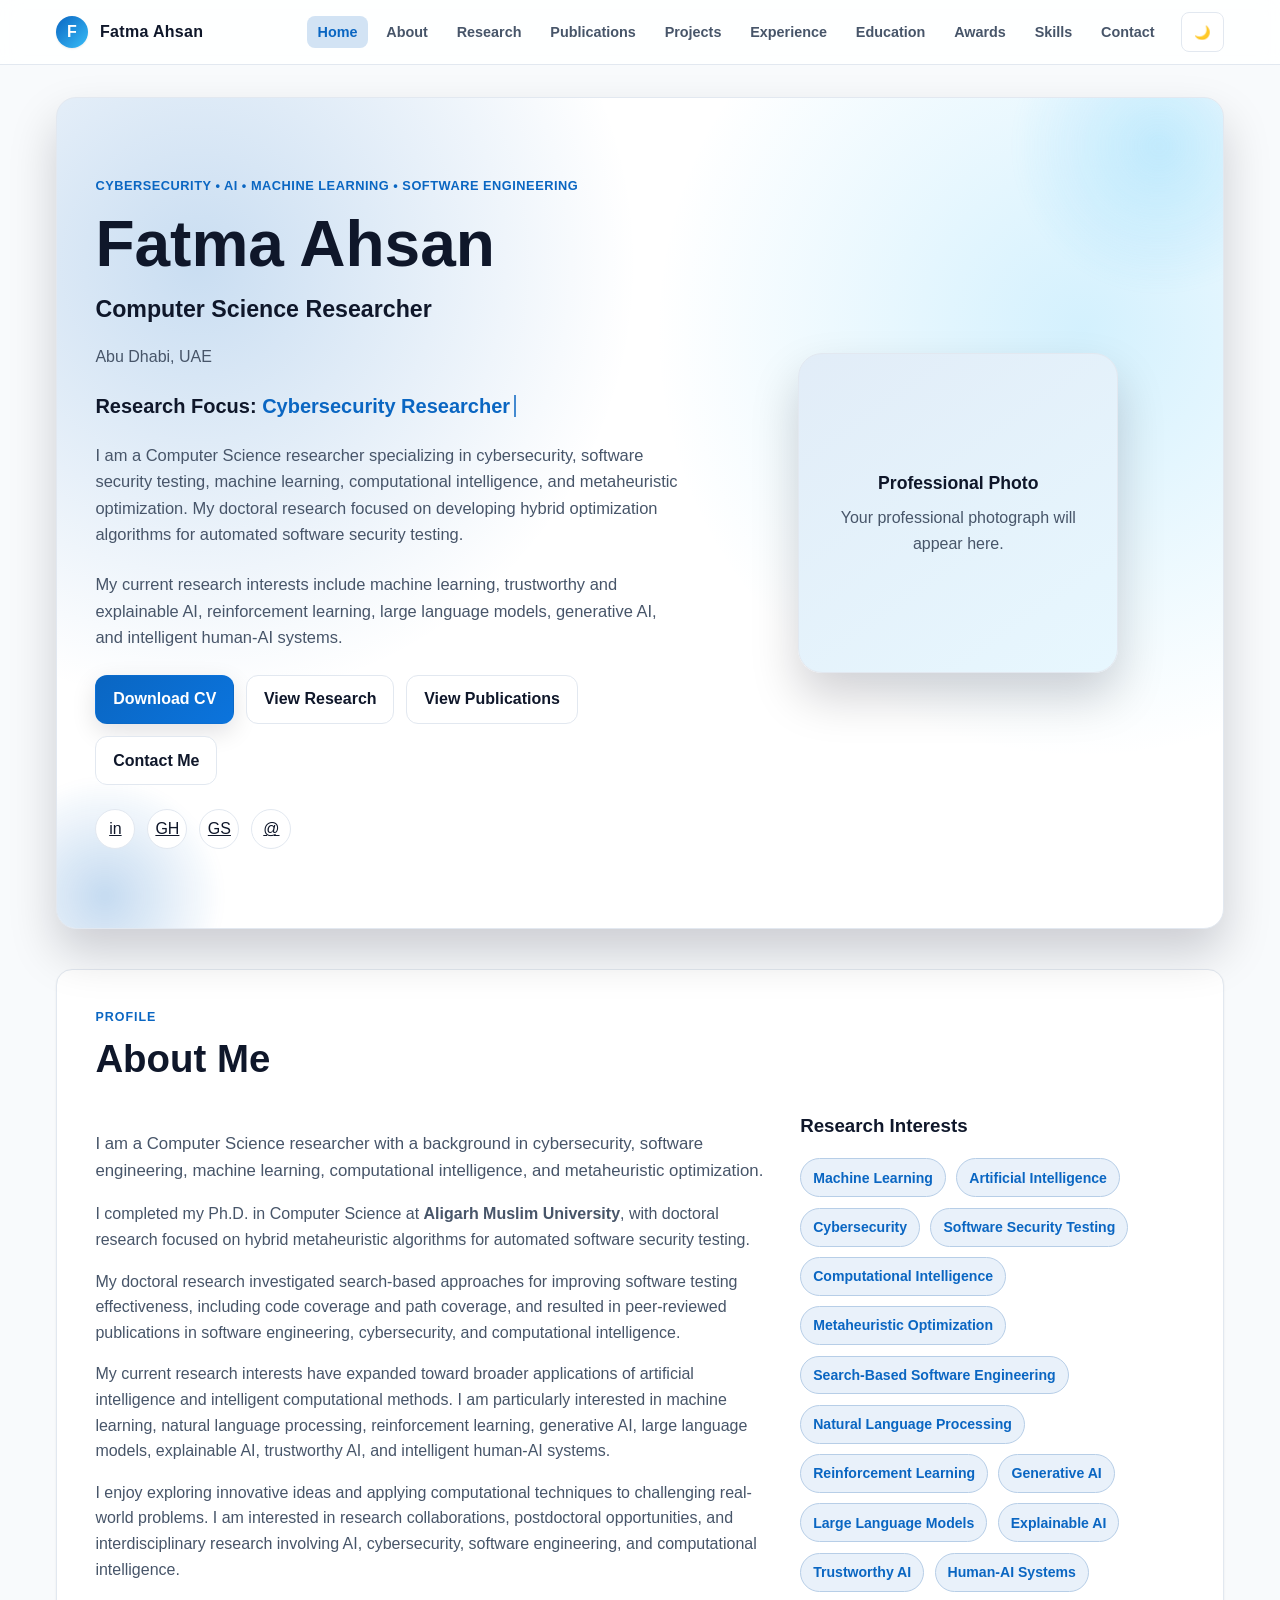
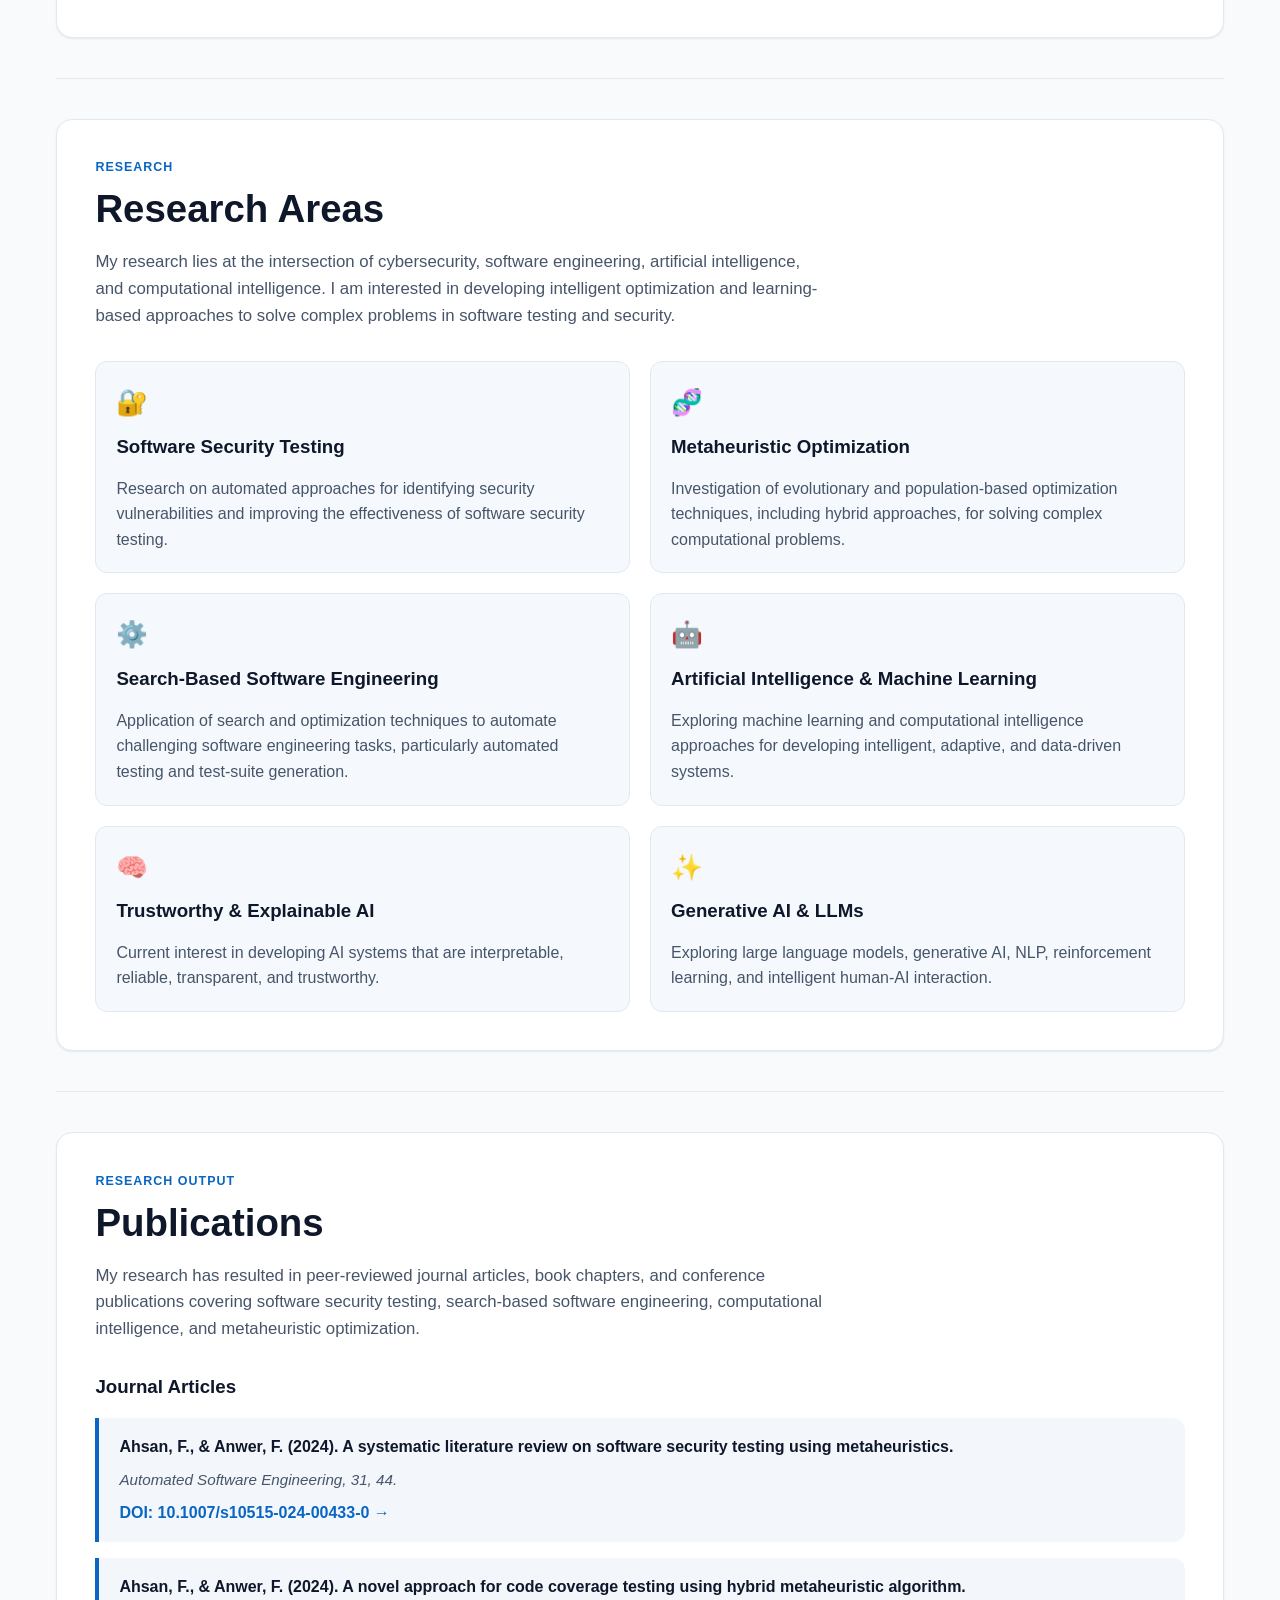
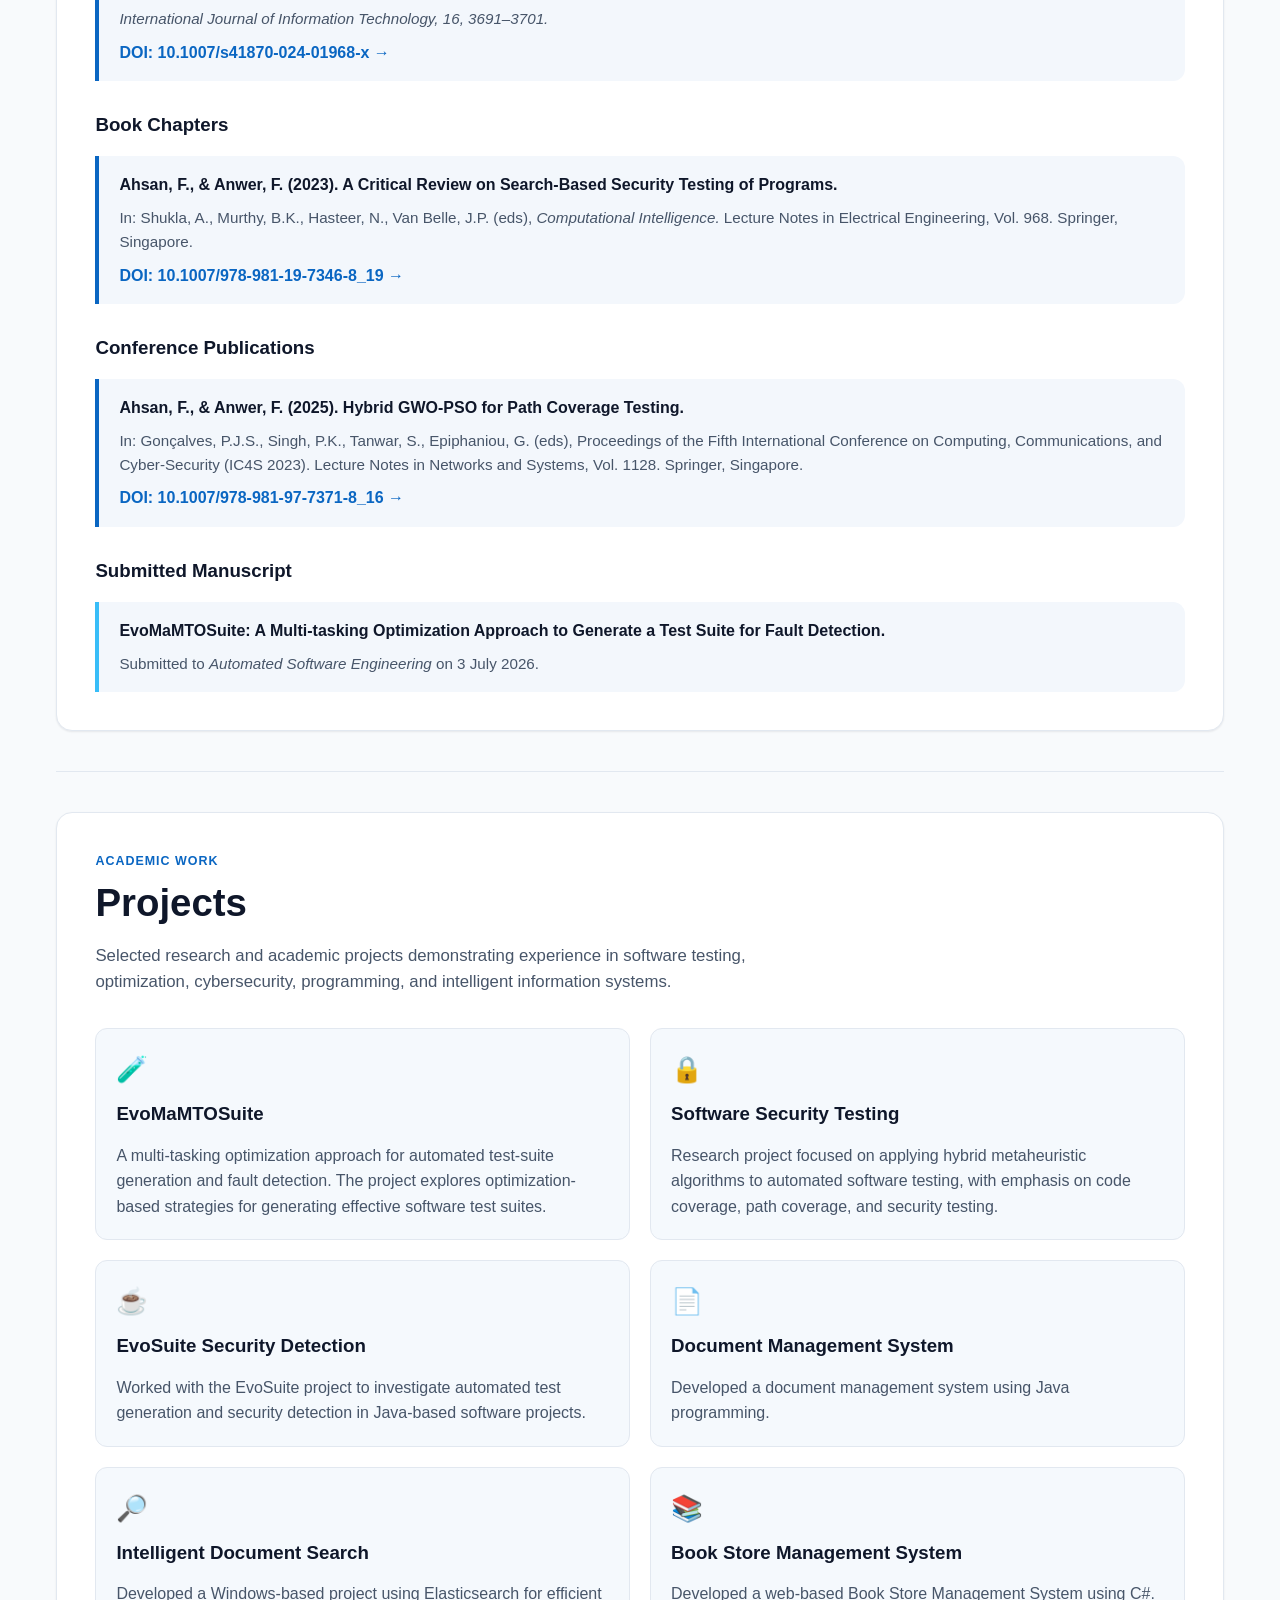
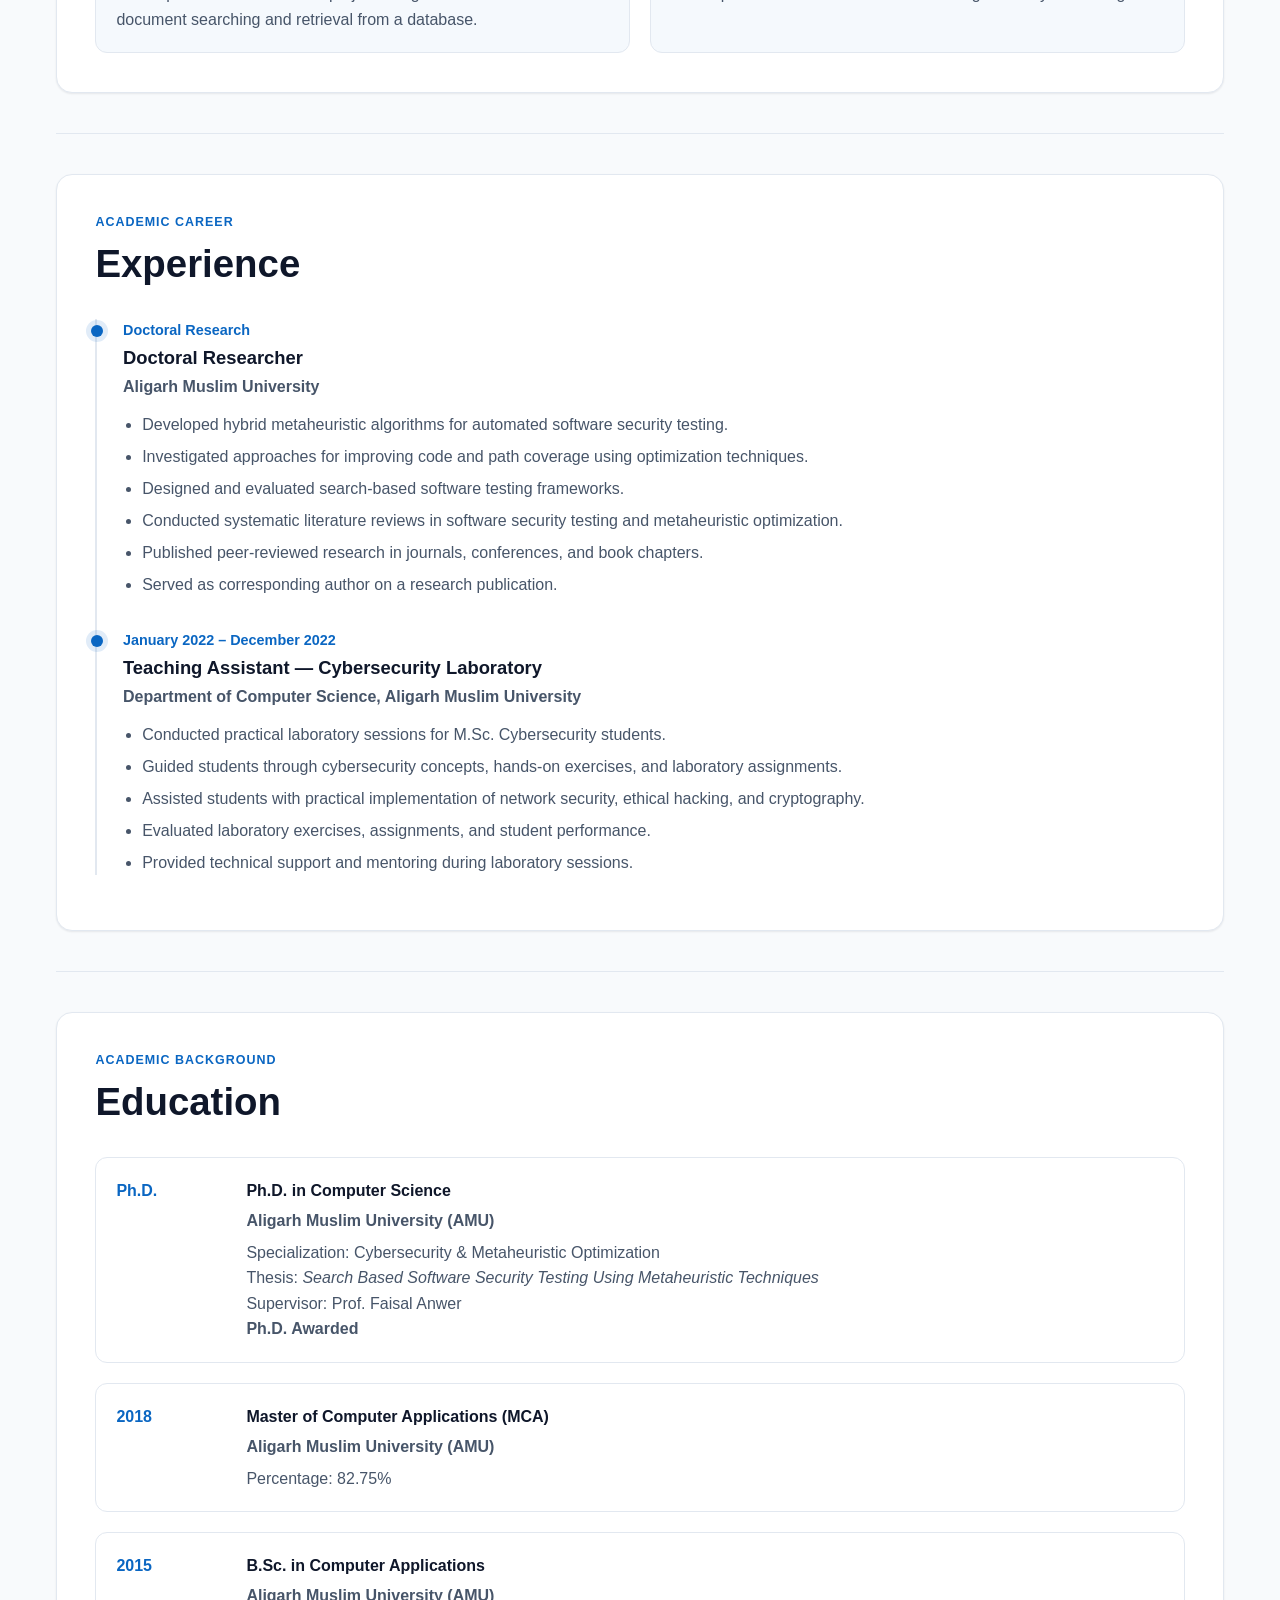
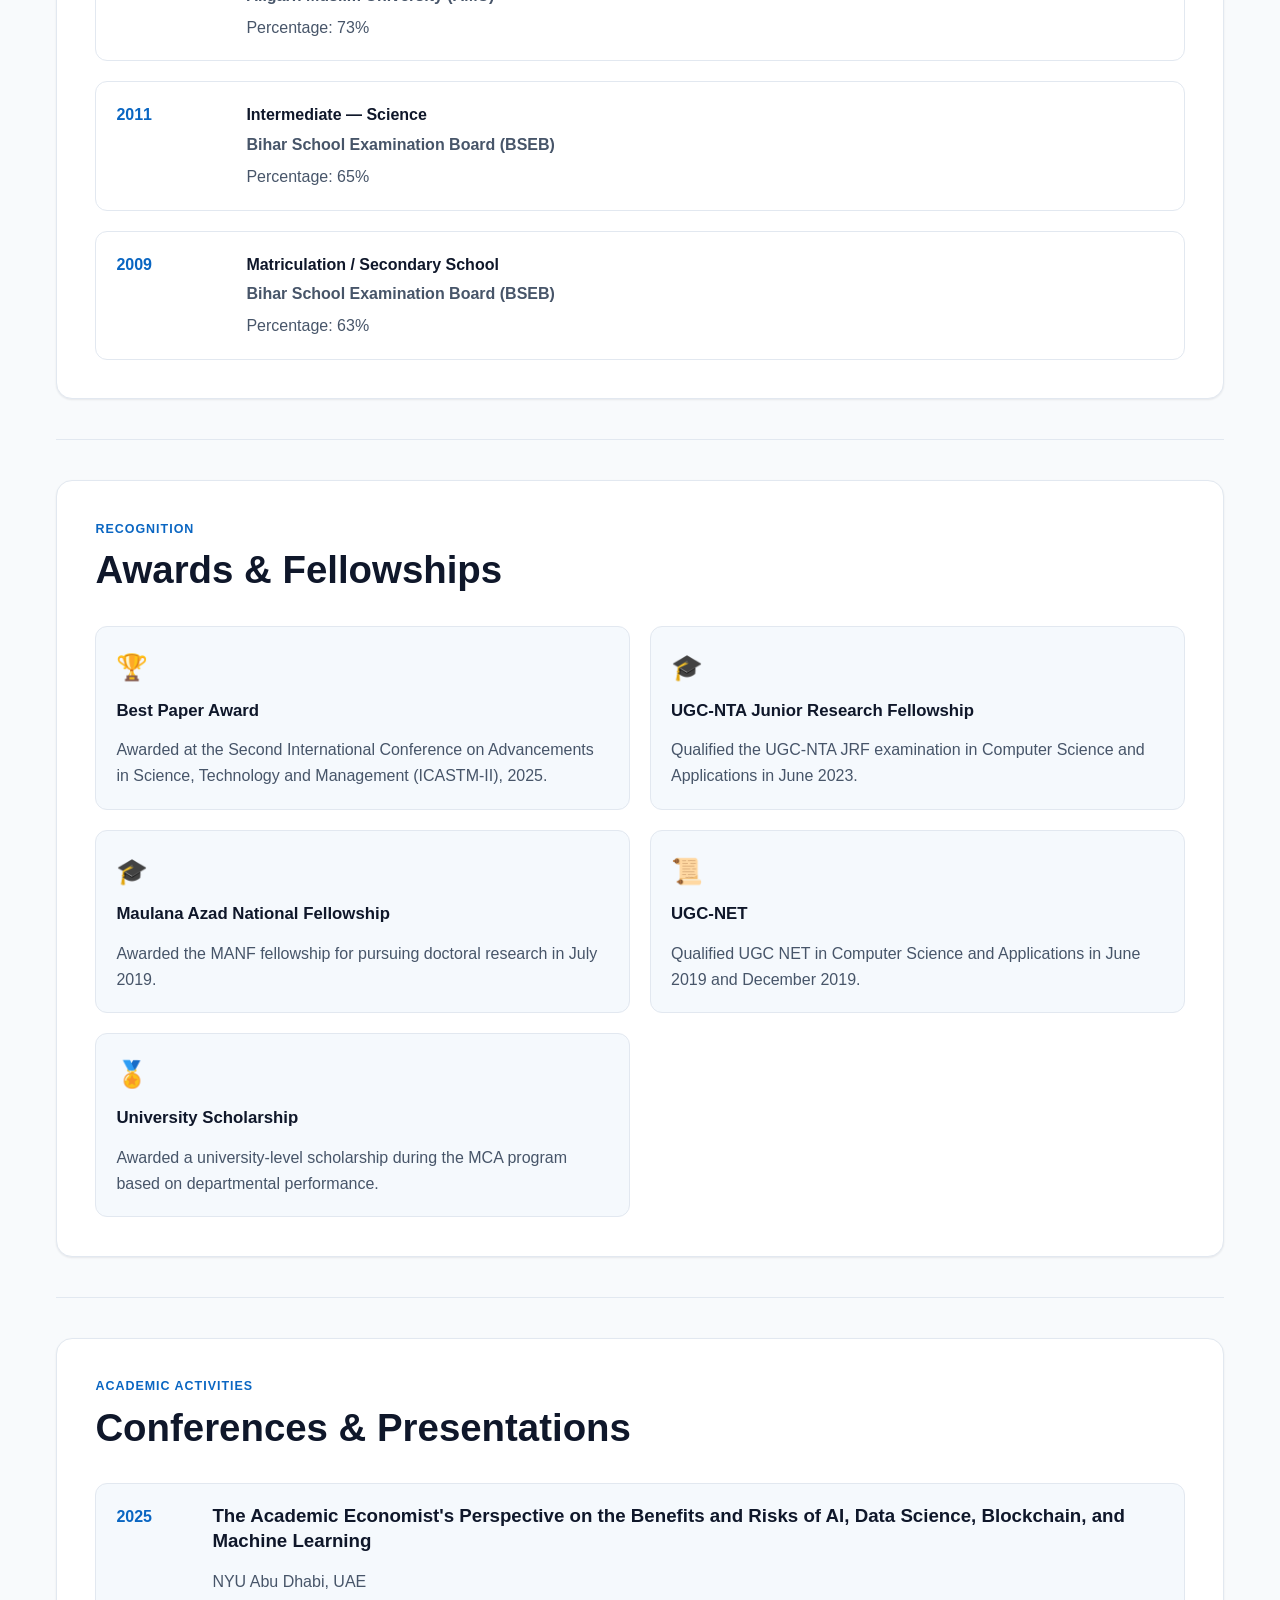
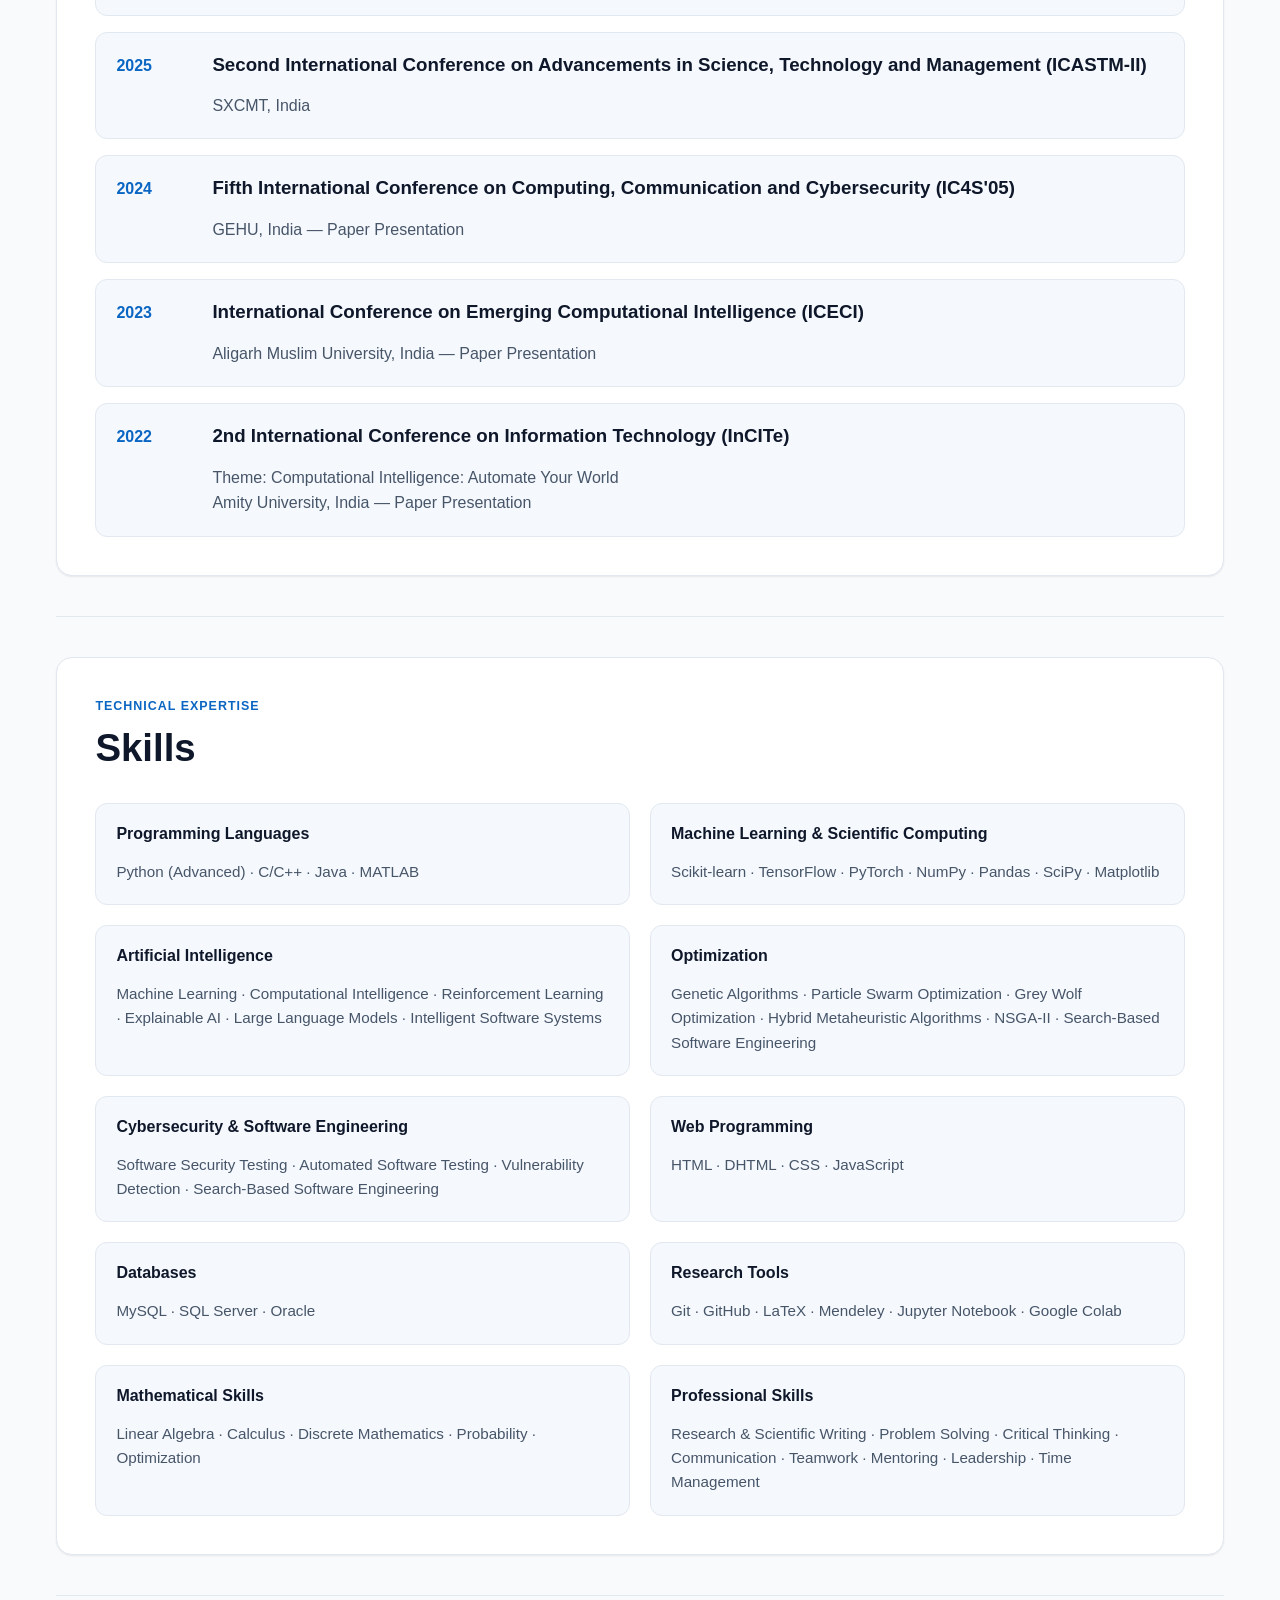
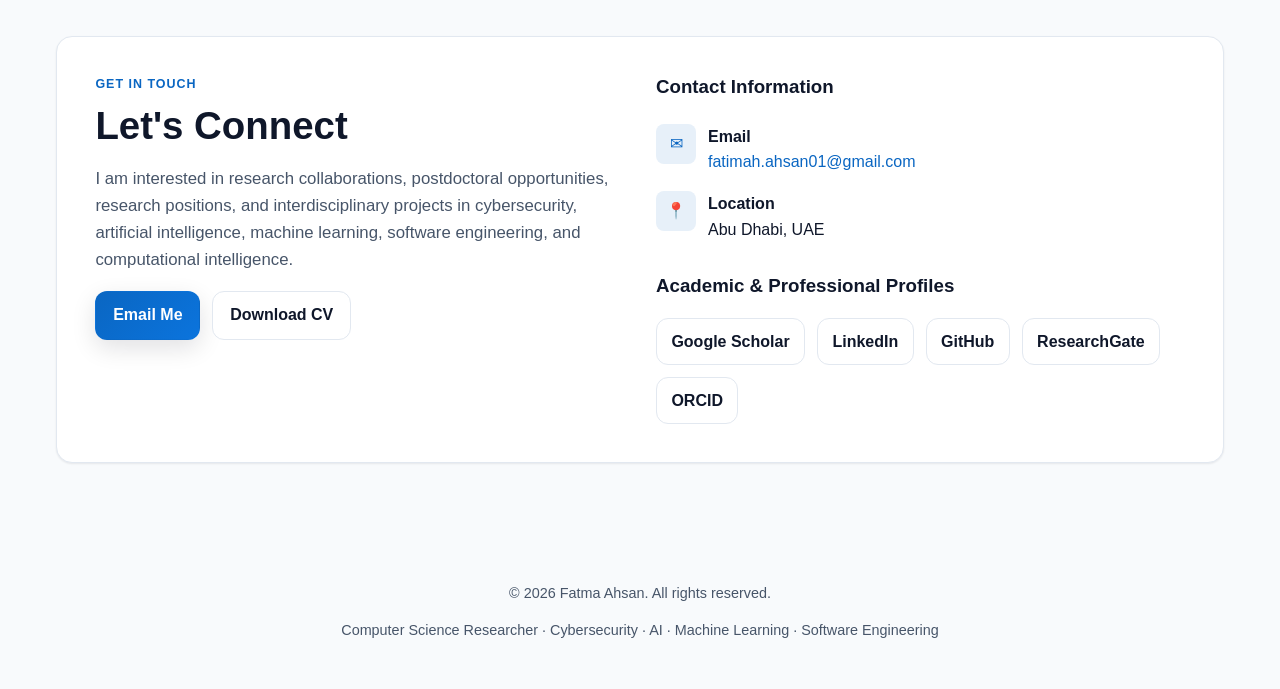
==== commit 1986f320: "Remove phone contact item from index.html Removed phone contact information from the contact section" ====
--- a/index.html
+++ b/index.html
@@ -2760,23 +2760,7 @@
                 </div>
 
 
-                <div class="contact-item">
-
-                  <div class="contact-icon">
-                    ☎
-                  </div>
-
-                  <div>
-
-                    <strong>Phone</strong>
-
-                    <a href="tel:+971562729144">
-                      +971 56 272 9144
-                    </a>
-
-                  </div>
-
-                </div>
+               
 
 
                 <div class="contact-item">
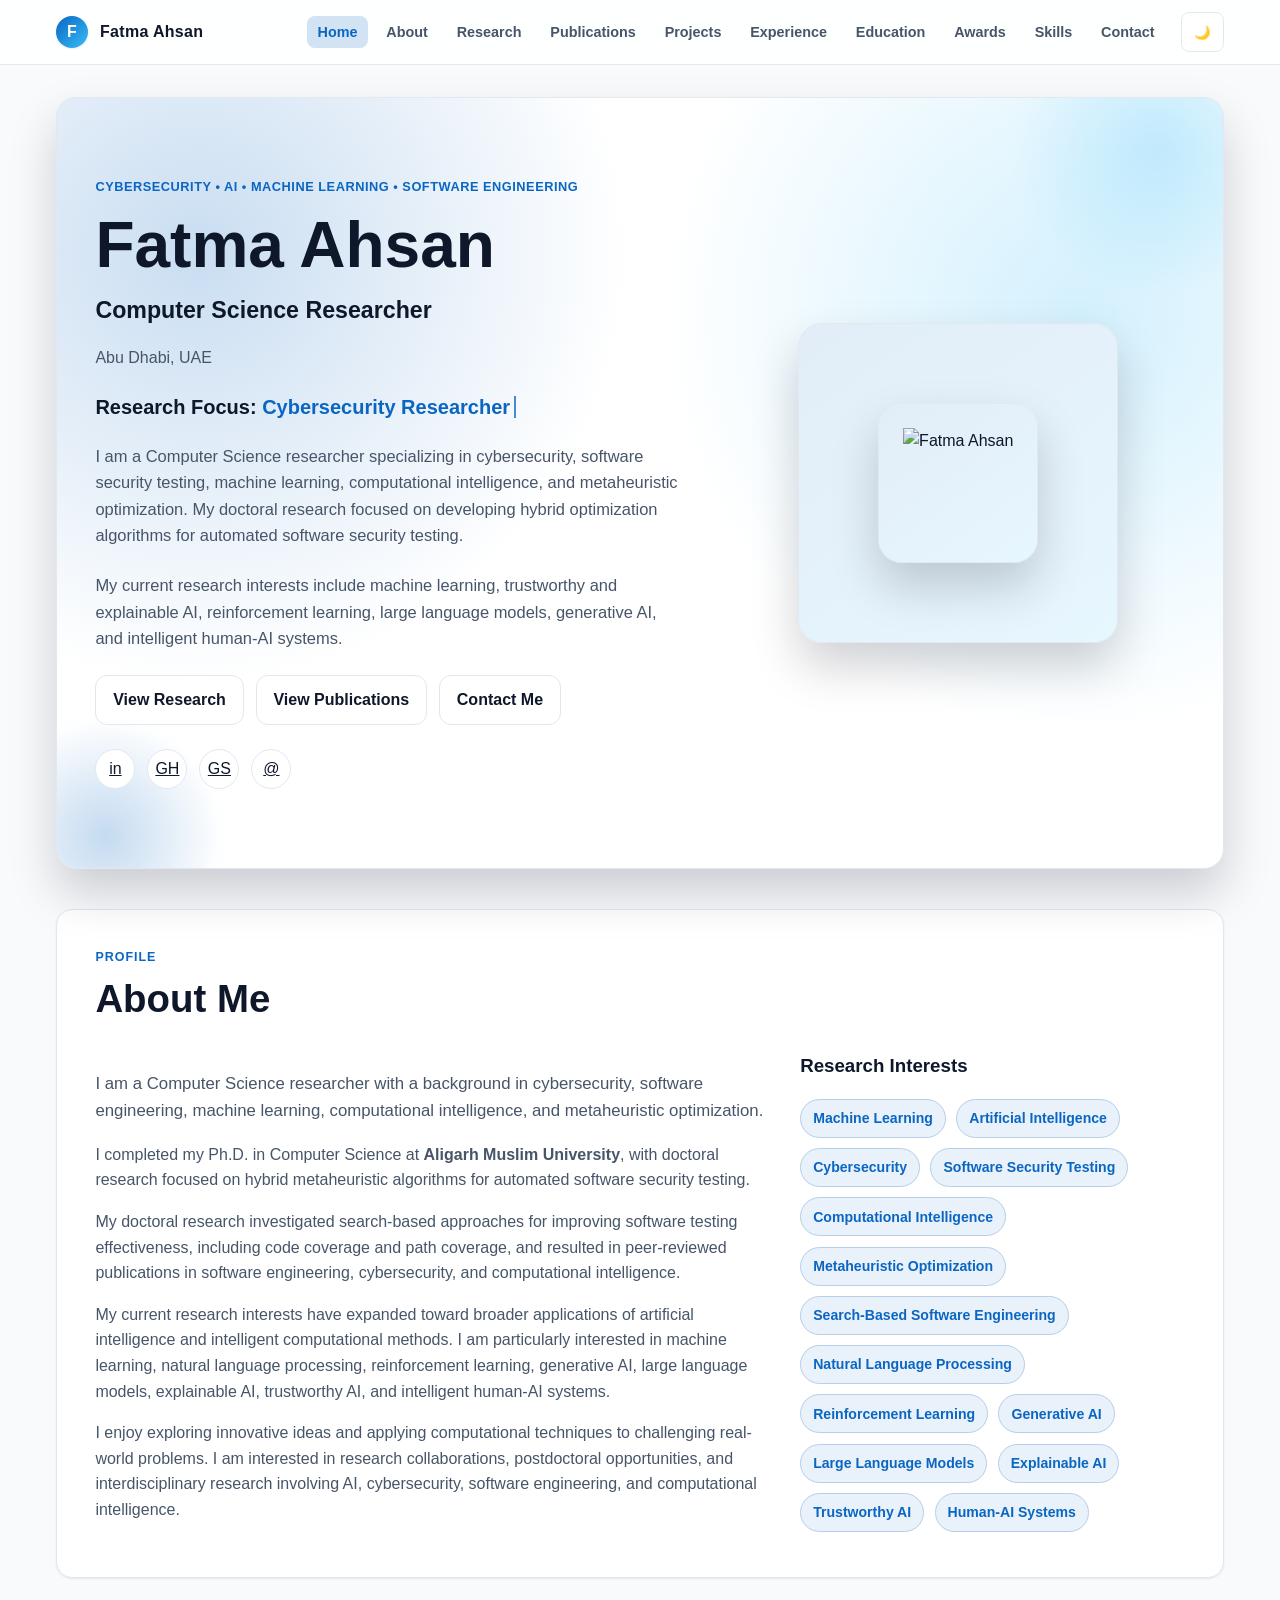
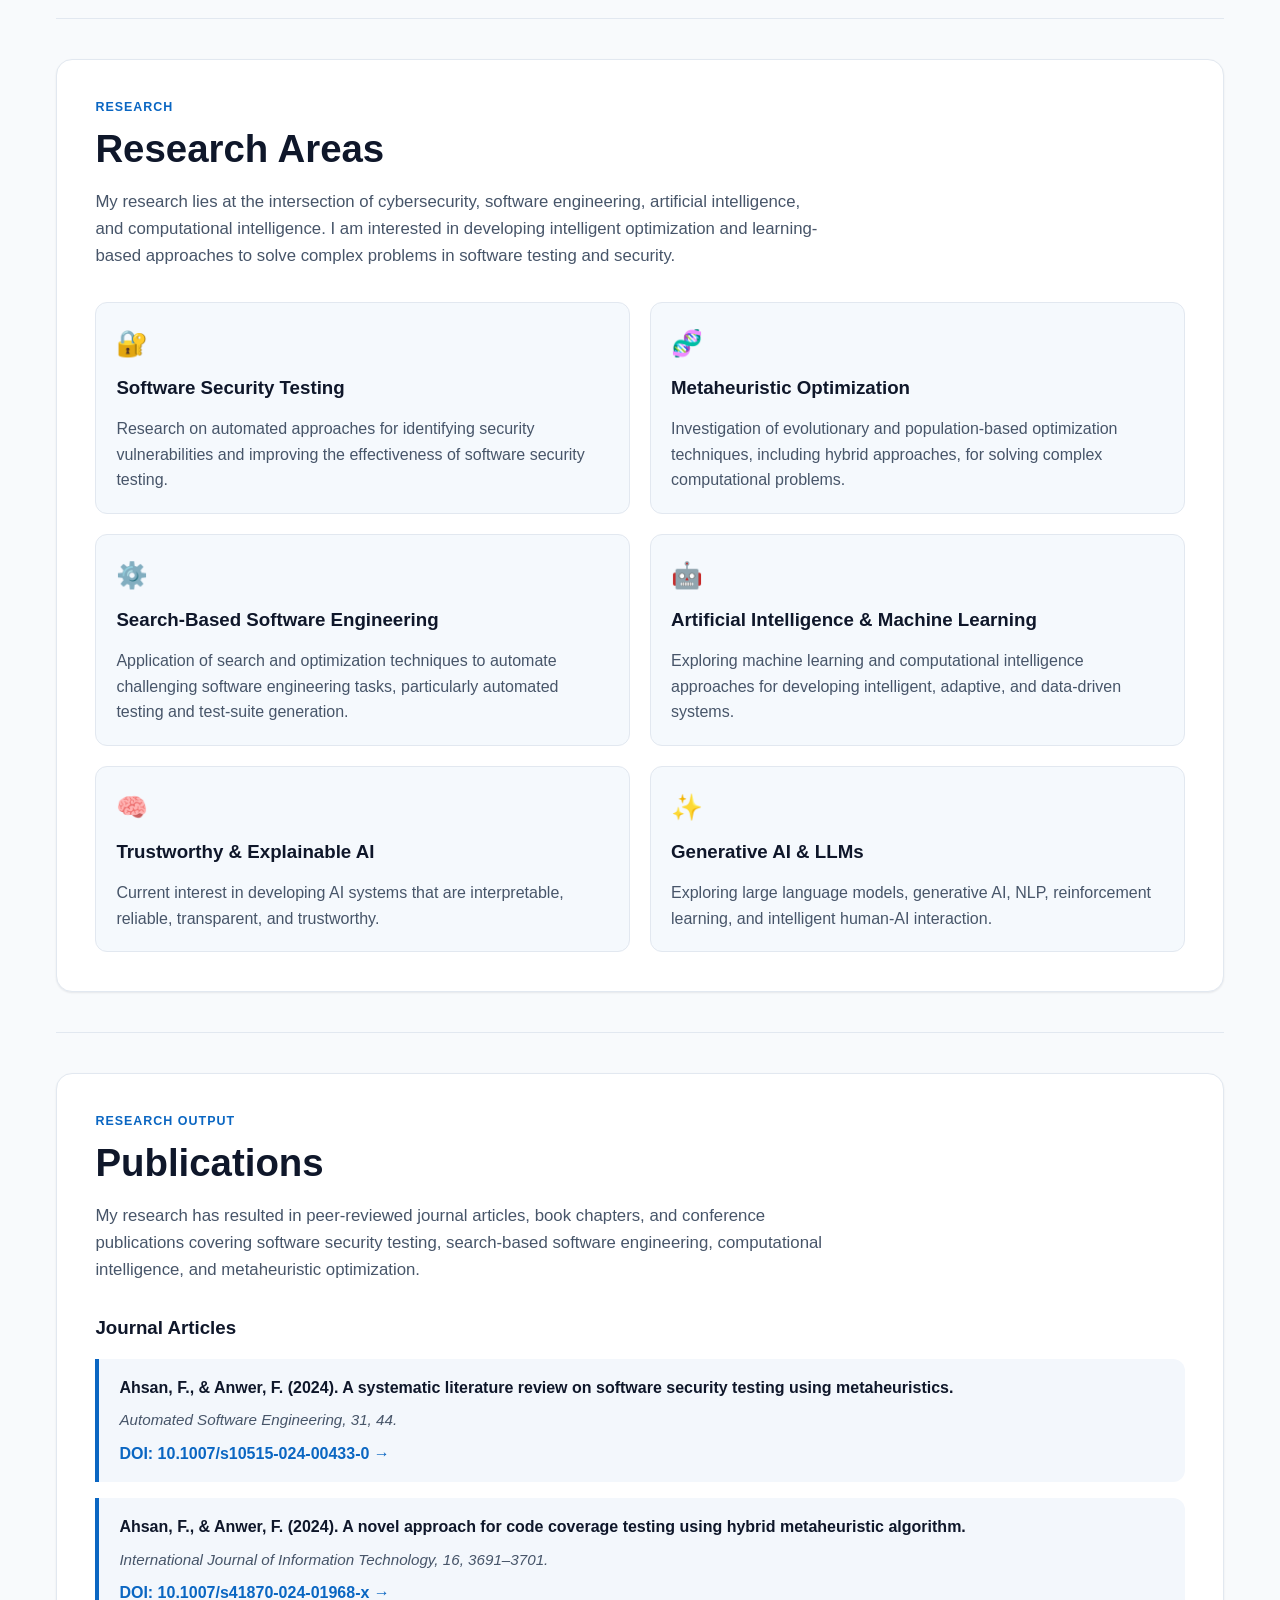
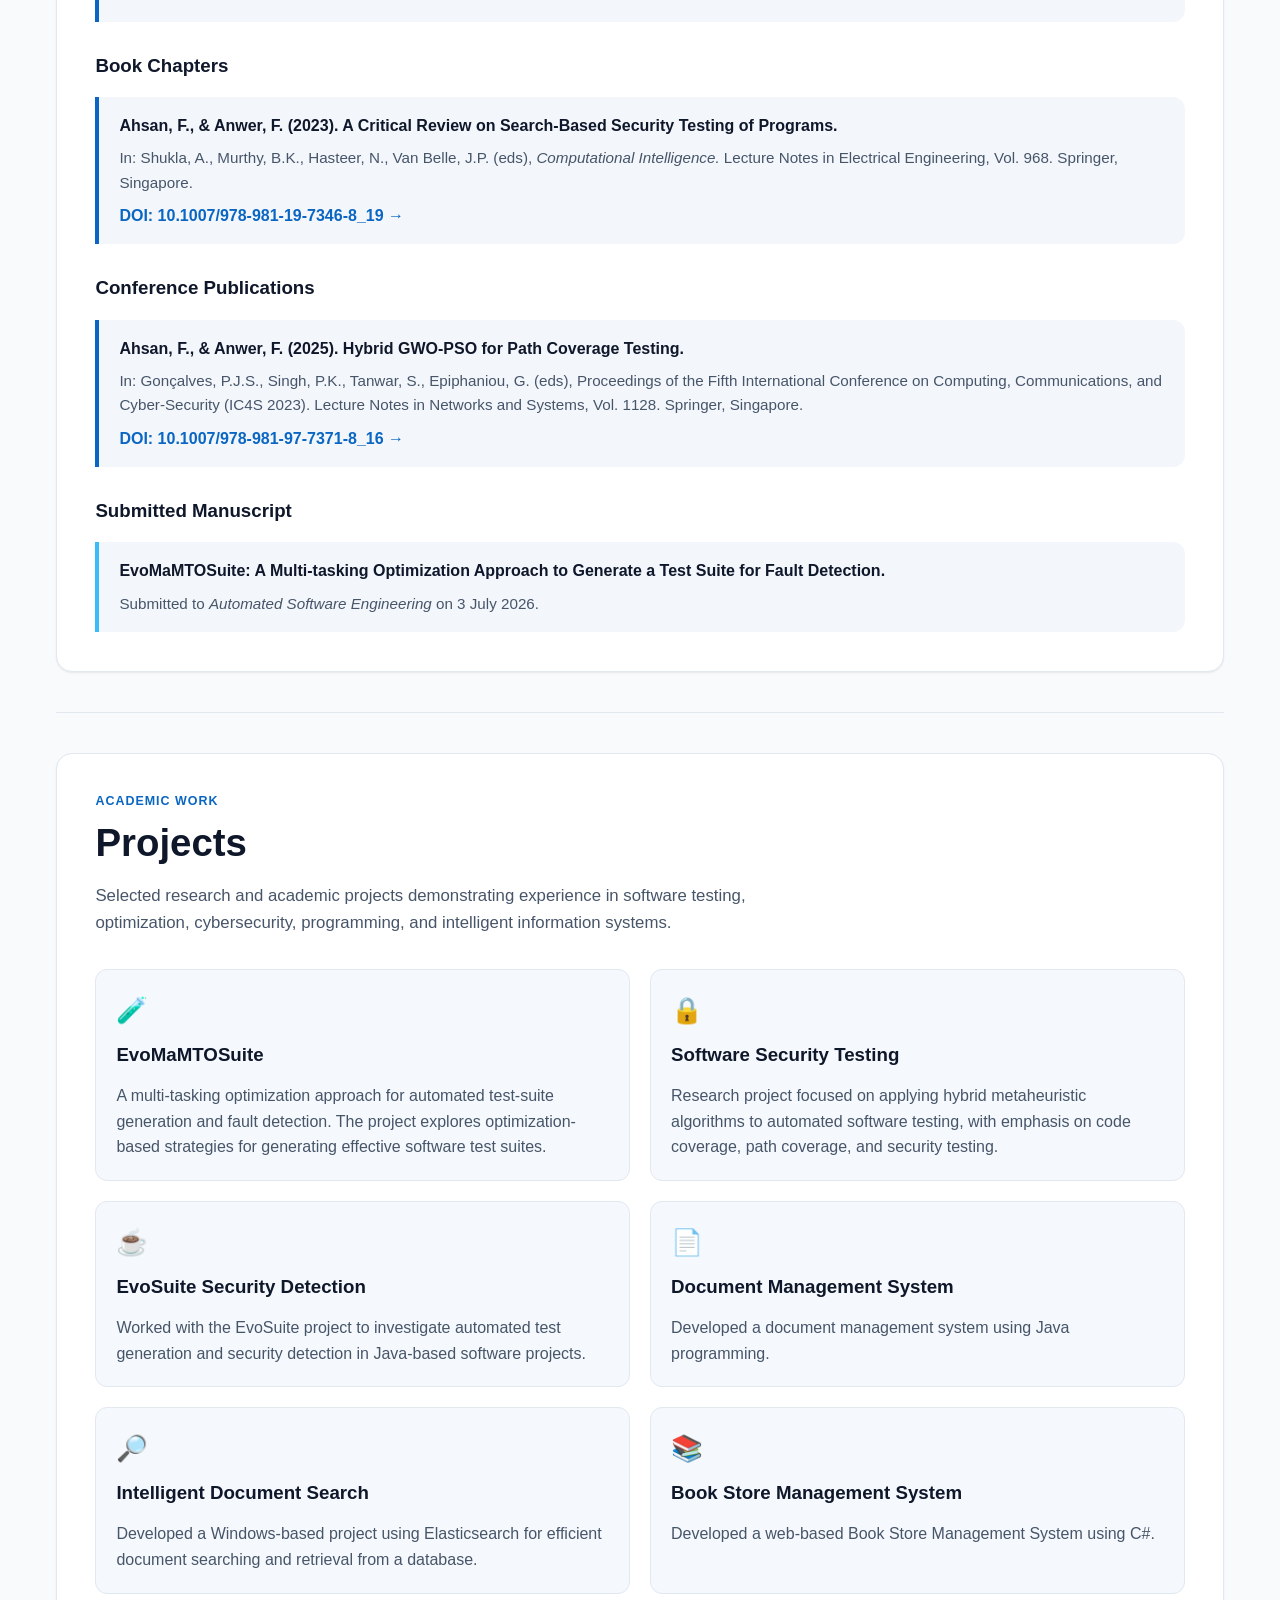
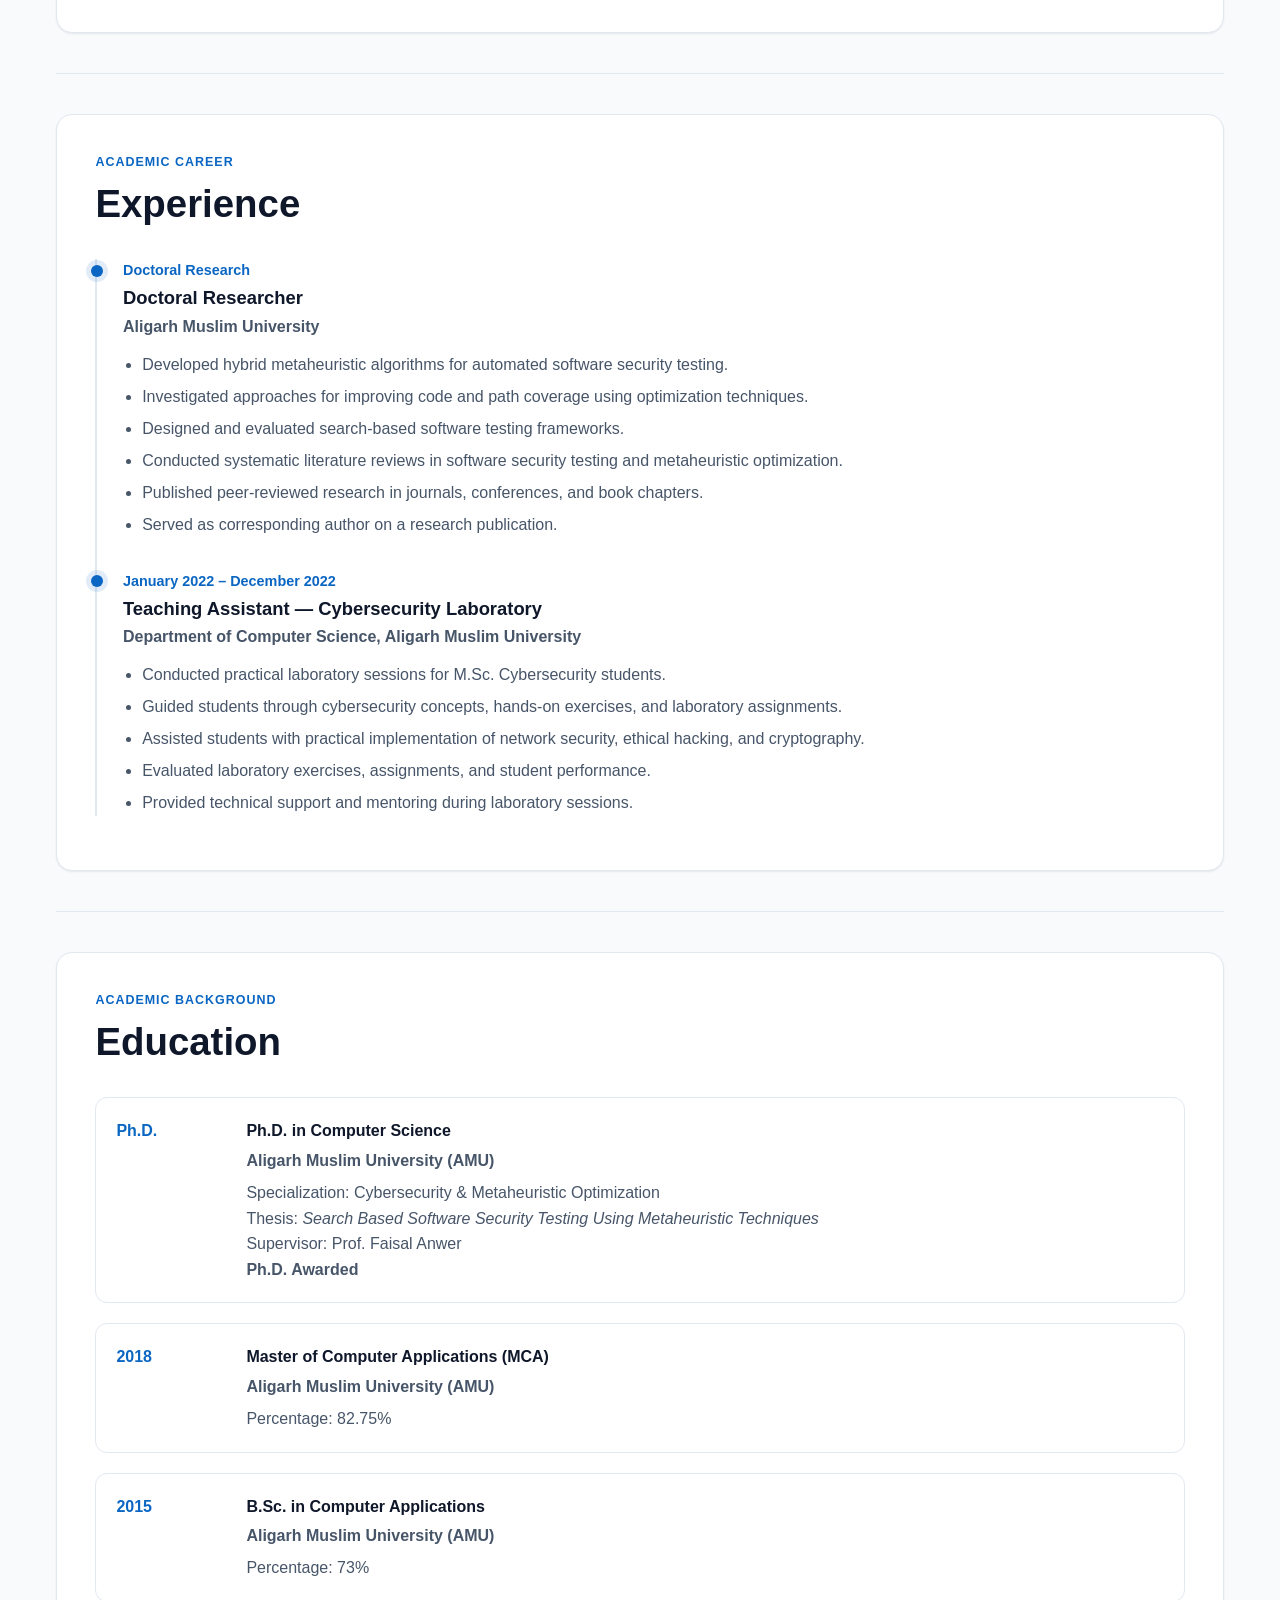
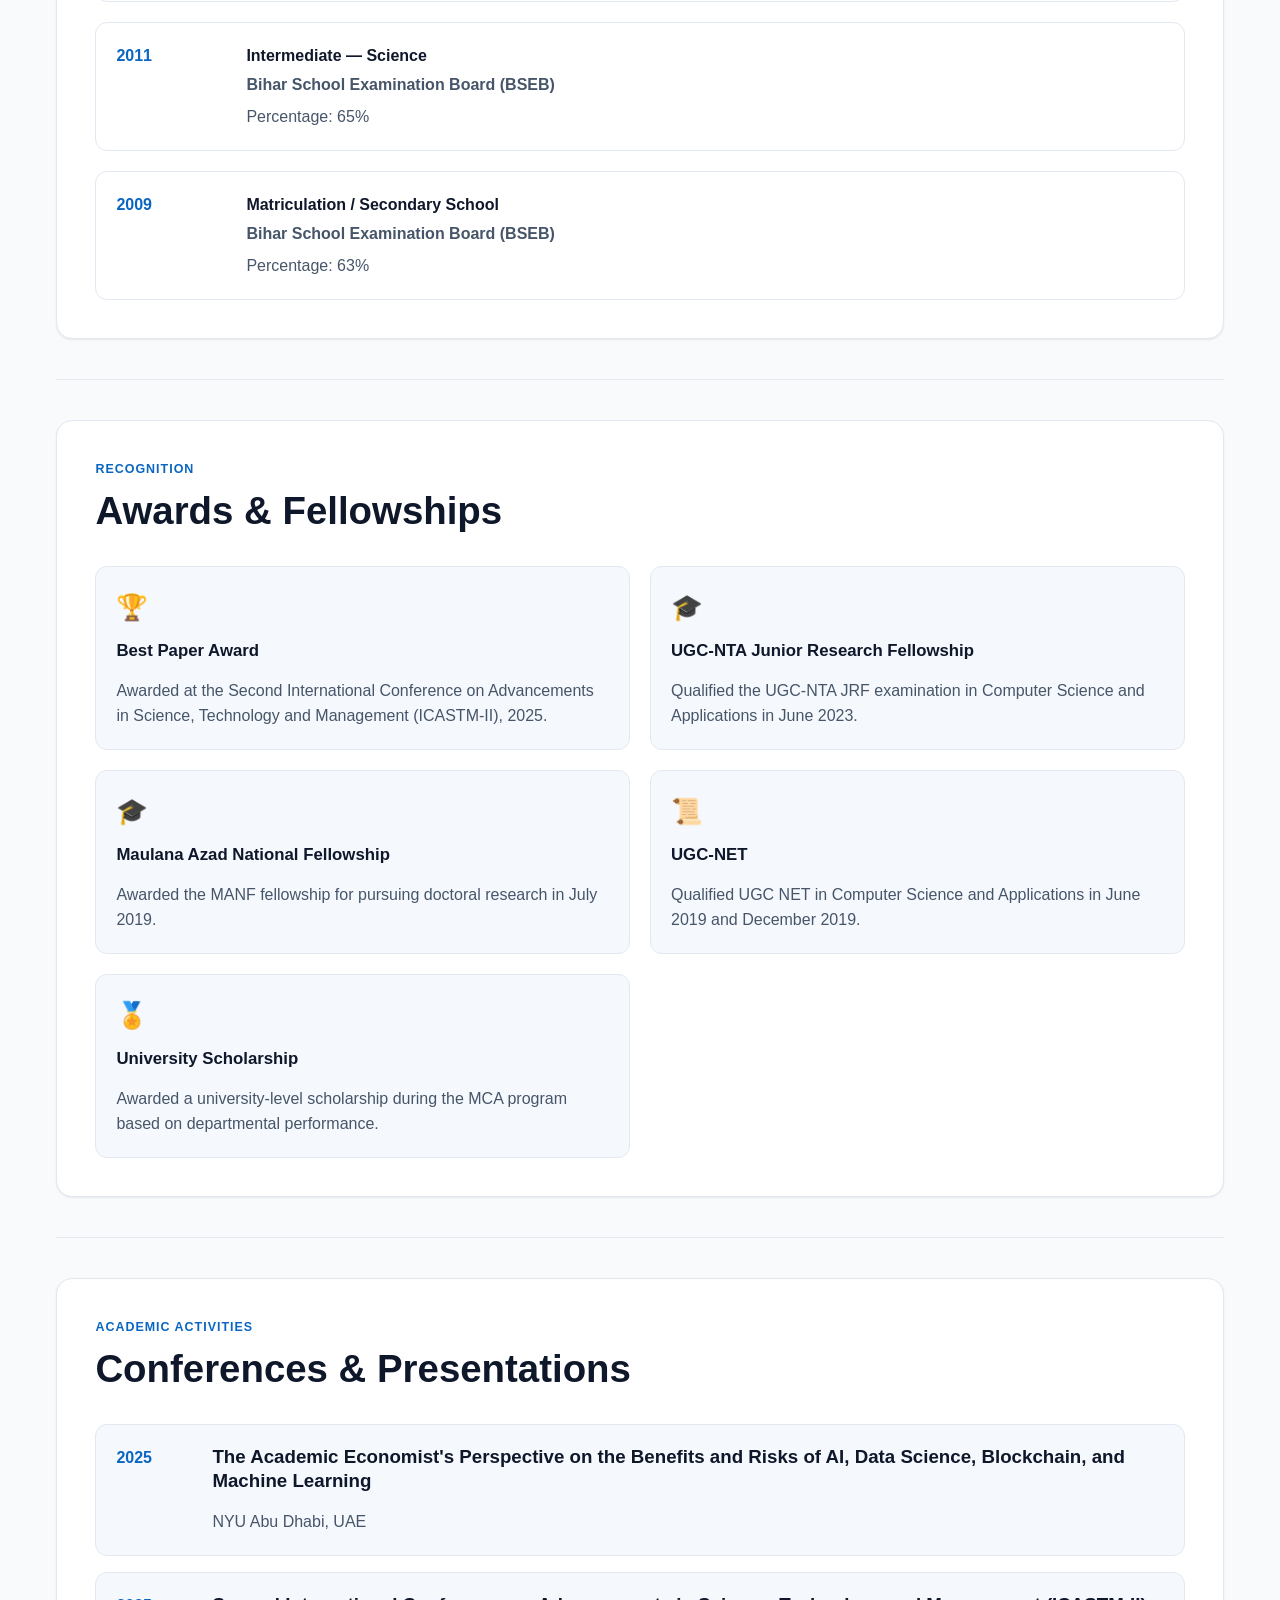
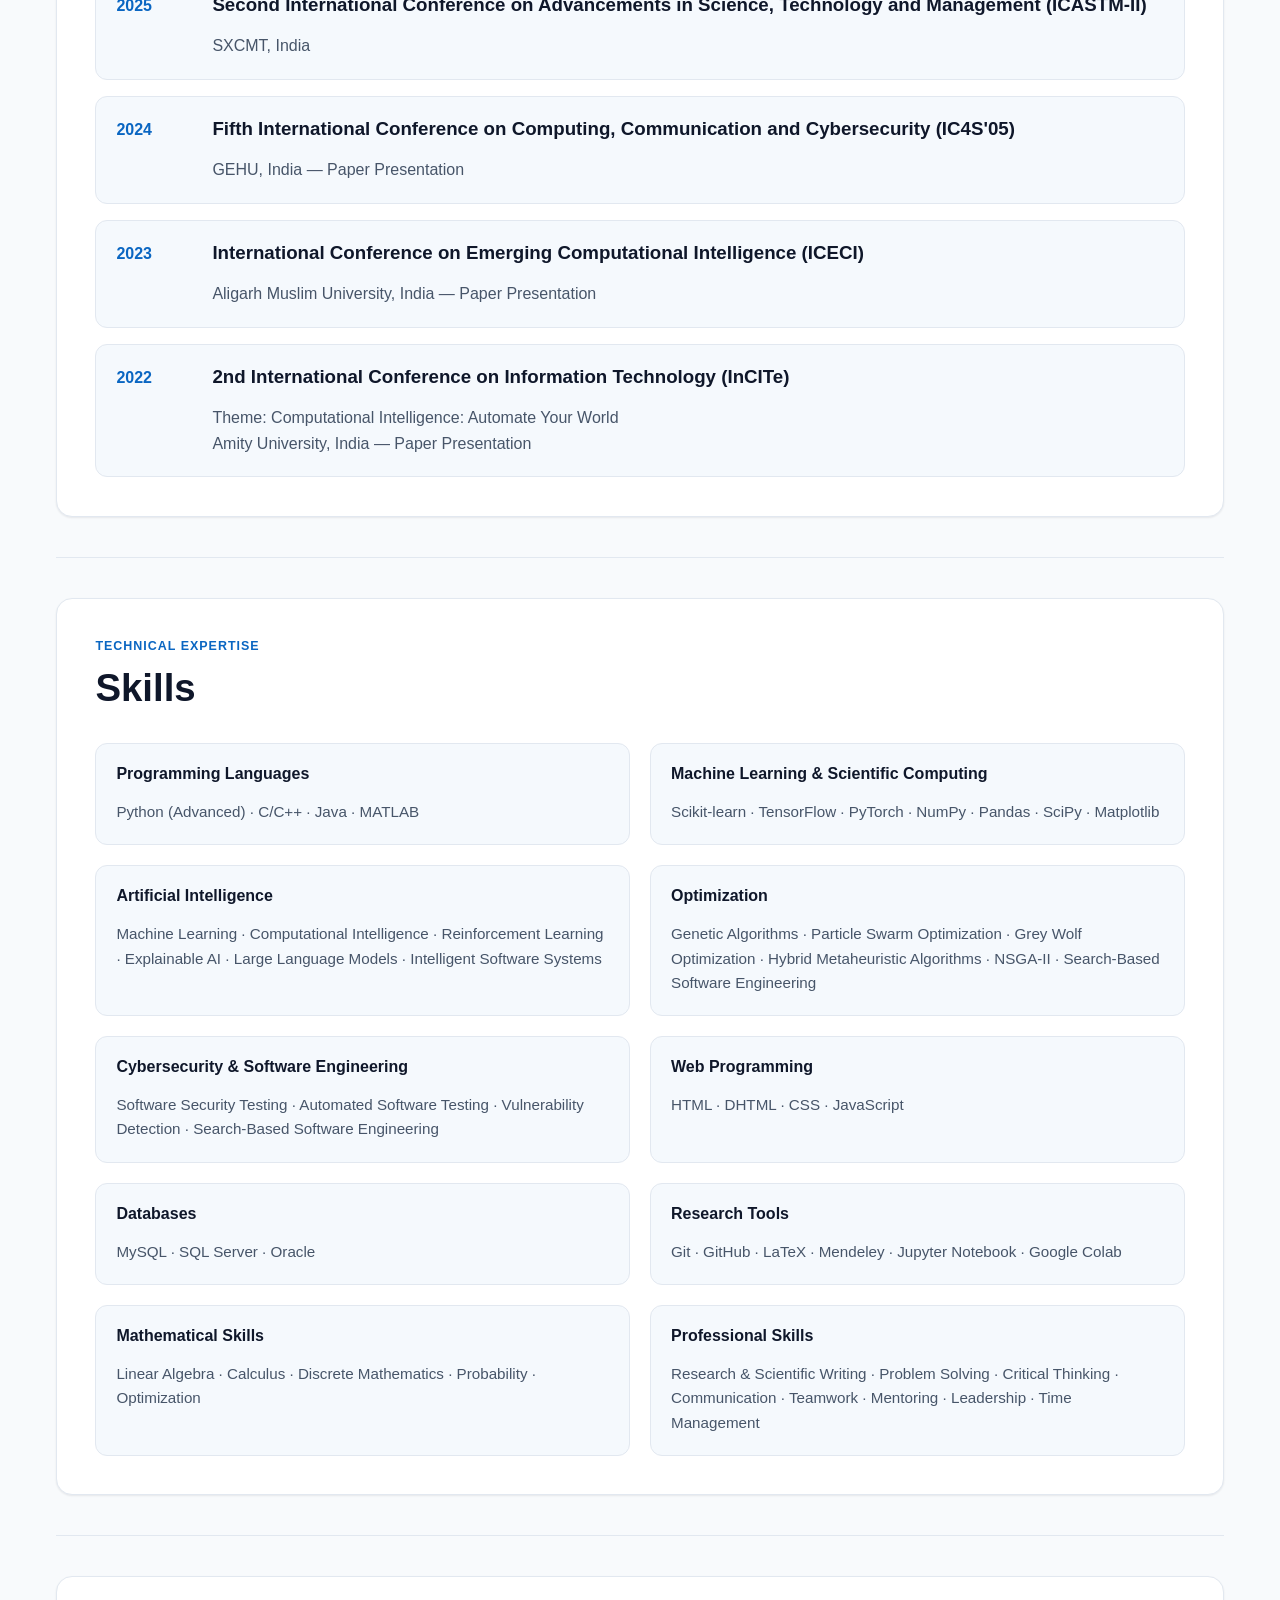
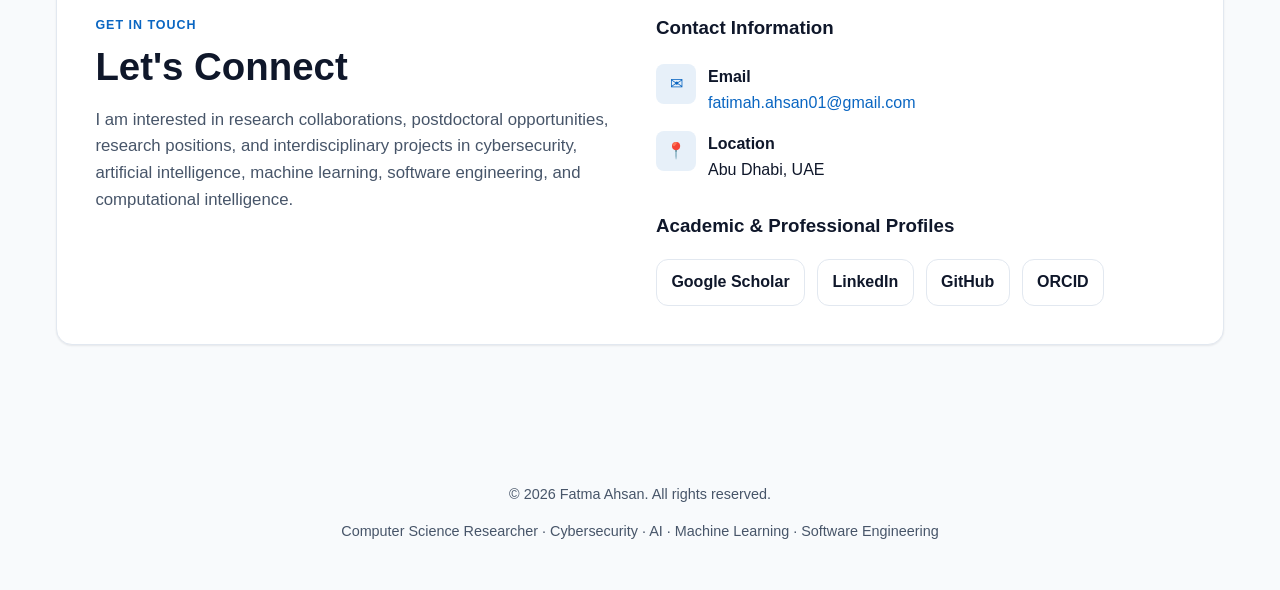
==== commit 6cb595a6: "Update social links and remove unused sections and add photo link Updated social media links and rem" ====
--- a/index.html
+++ b/index.html
@@ -1308,7 +1308,7 @@
               aria-label="Primary actions"
             >
 
-              <!-- Replace # with your actual CV file -->
+              <!-- Replace # with your actual CV file 
               <a
                 class="btn btn--primary"
                 href="#"
@@ -1316,7 +1316,9 @@
               >
                 Download CV
               </a>
-
+              comment
+              -->
+              
               <a
                 class="btn btn--secondary"
                 href="#research"
@@ -1348,7 +1350,7 @@
               <!-- Replace # with your real LinkedIn URL -->
               <a
                 class="social-link"
-                href="#"
+                href="https://www.linkedin.com/in/fatma-ahsan1/"
                 aria-label="LinkedIn profile"
                 title="LinkedIn"
               >
@@ -1358,7 +1360,7 @@
               <!-- Replace # with your real GitHub URL -->
               <a
                 class="social-link"
-                href="#"
+                href="https://github.com/fatma00000"
                 aria-label="GitHub profile"
                 title="GitHub"
               >
@@ -1368,7 +1370,7 @@
               <!-- Replace # with your Google Scholar URL -->
               <a
                 class="social-link"
-                href="#"
+                href="https://scholar.google.com/citations?hl=en&user=uPFQJcgAAAAJ"
                 aria-label="Google Scholar profile"
                 title="Google Scholar"
               >
@@ -1394,7 +1396,7 @@
 
               Example:
               <img
-                src="assets/fatma-ahsan.jpg"
+                src="assets/fatma-ahsan.JPG"
                 alt="Fatma Ahsan"
                 class="profile-photo"
               >
@@ -1402,10 +1404,7 @@
 
             <div class="photo-placeholder">
               <div>
-                <strong>Professional Photo</strong>
-                <p>
-                  Your professional photograph will appear here.
-                </p>
+                    <img src="assets/fatma-ahsan.jpg" alt="Fatma Ahsan" class="photo-placeholder" />
               </div>
             </div>
 
@@ -2709,25 +2708,7 @@
                 software engineering, and computational intelligence.
               </p>
 
-              <div class="hero__actions">
-
-                <a
-                  class="btn btn--primary"
-                  href="mailto:fatimah.ahsan01@gmail.com"
-                >
-                  Email Me
-                </a>
-
-                <!-- Replace # with your actual CV file -->
-                <a
-                  class="btn btn--secondary"
-                  href="#"
-                >
-                  Download CV
-                </a>
-
-              </div>
-
+            
             </div>
 
 
@@ -2794,7 +2775,7 @@
 
                 <a
                   class="profile-link"
-                  href="#"
+                  href="https://scholar.google.com/citations?hl=en&user=uPFQJcgAAAAJ"
                   target="_blank"
                   rel="noopener noreferrer"
                 >
@@ -2803,7 +2784,7 @@
 
                 <a
                   class="profile-link"
-                  href="#"
+                  href="www.linkedin.com/in/fatma-ahsan1"
                   target="_blank"
                   rel="noopener noreferrer"
                 >
@@ -2812,25 +2793,18 @@
 
                 <a
                   class="profile-link"
-                  href="#"
+                  href="https://github.com/fatma00000"
                   target="_blank"
                   rel="noopener noreferrer"
                 >
                   GitHub
                 </a>
 
+               
+
                 <a
                   class="profile-link"
-                  href="#"
-                  target="_blank"
-                  rel="noopener noreferrer"
-                >
-                  ResearchGate
-                </a>
-
-                <a
-                  class="profile-link"
-                  href="#"
+                  href="https://orcid.org/0000-0002-1032-0134"
                   target="_blank"
                   rel="noopener noreferrer"
                 >
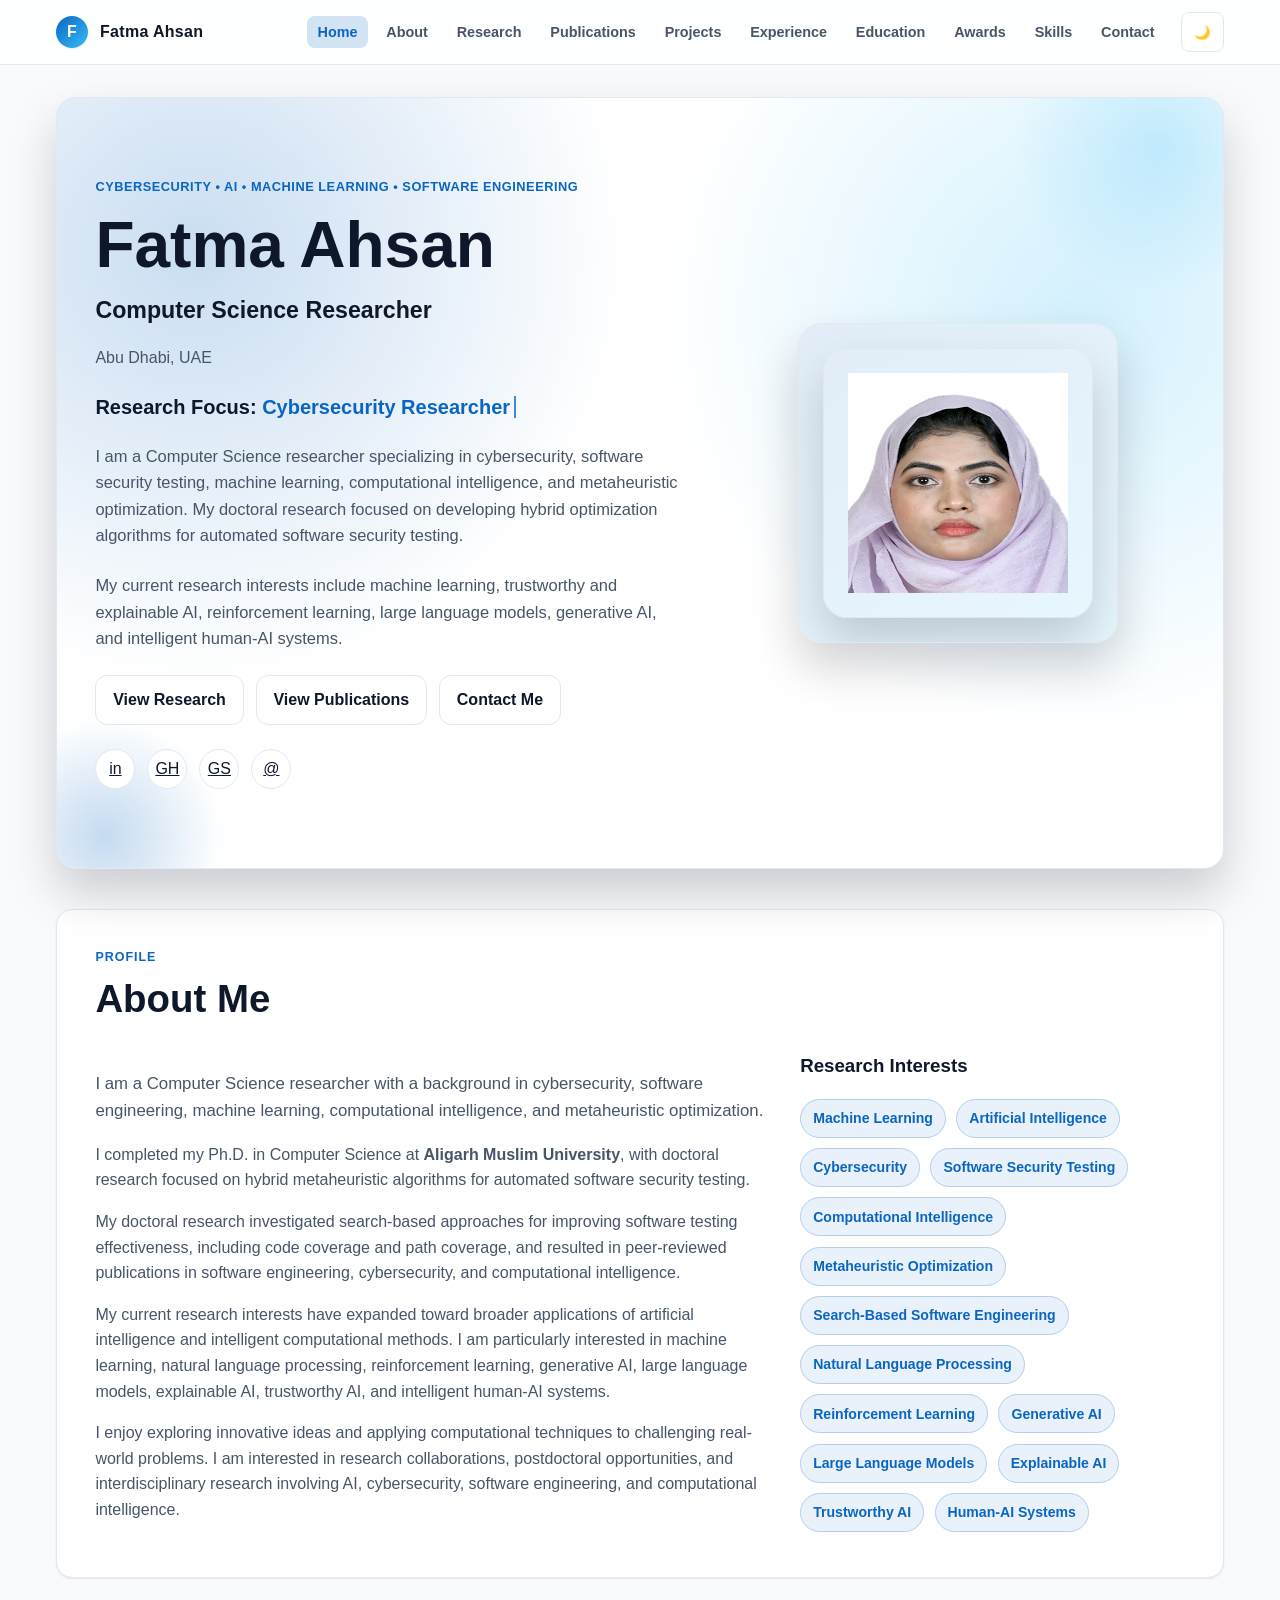
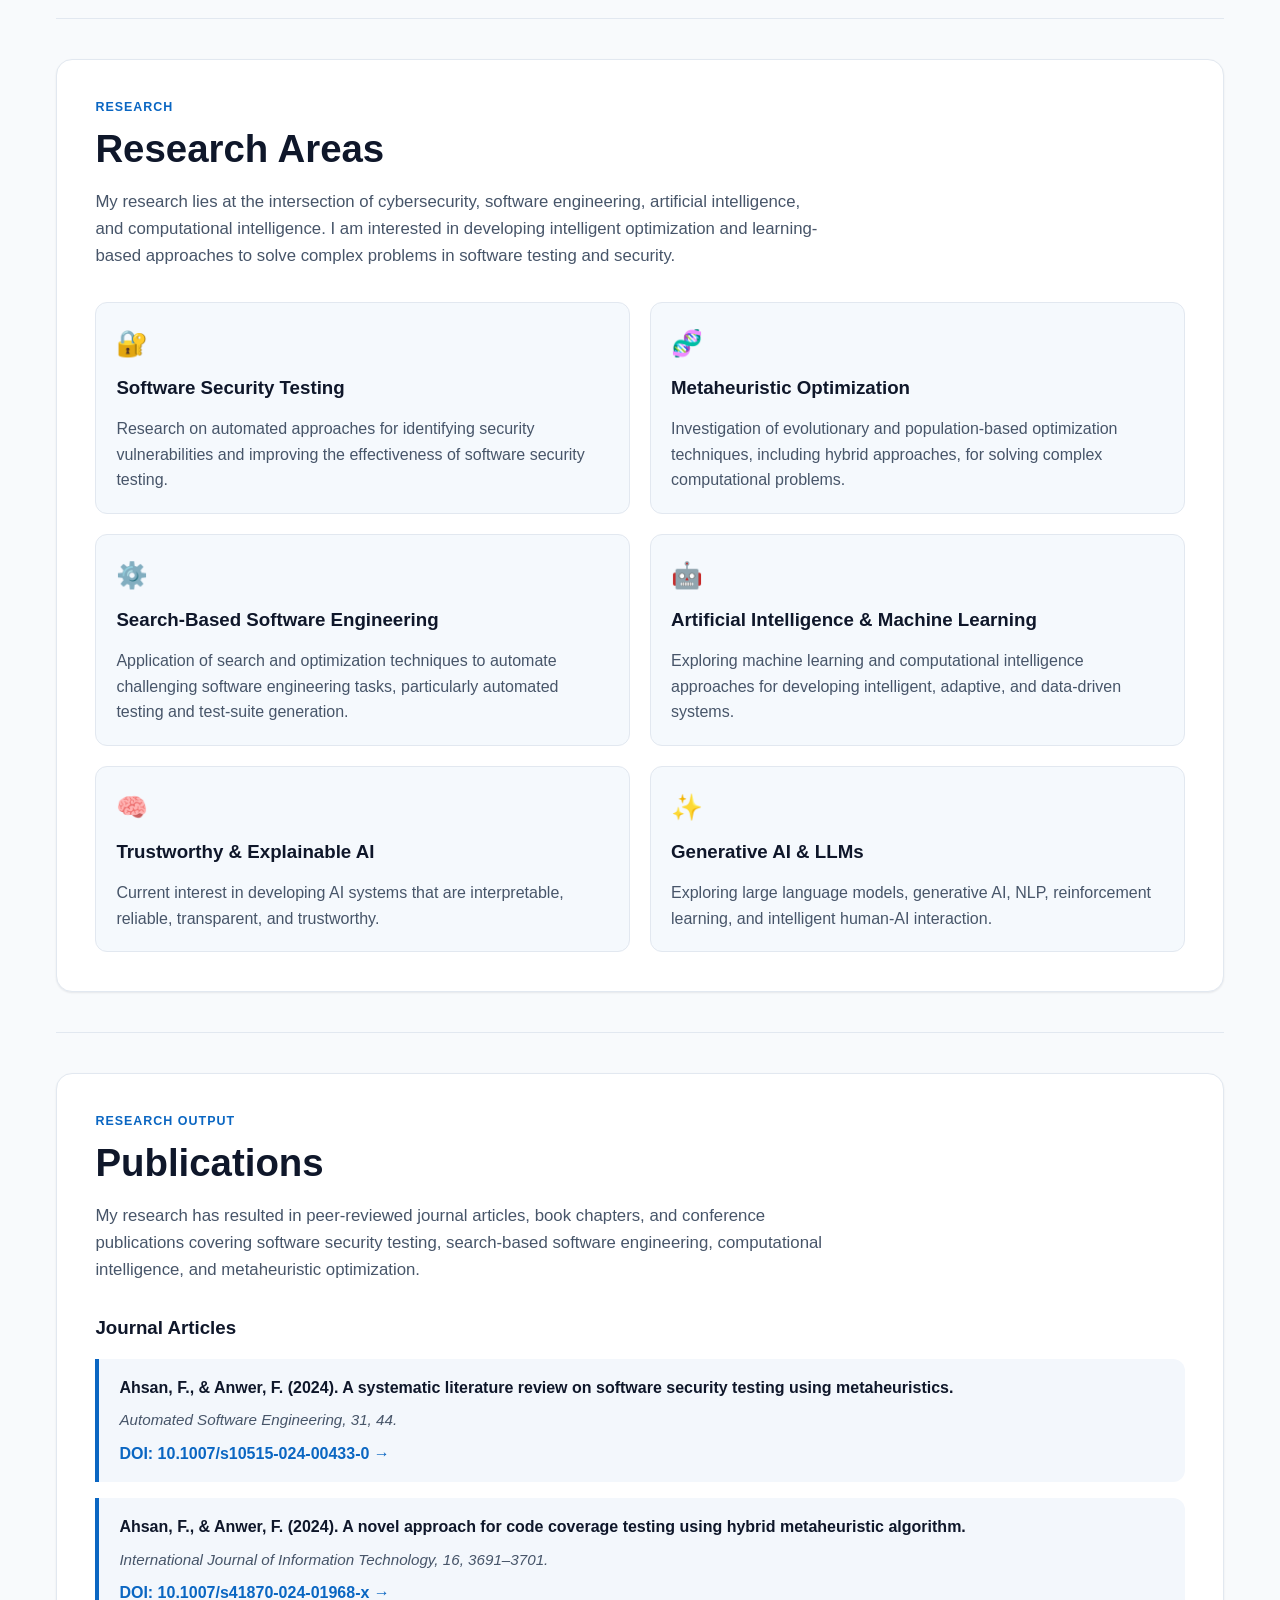
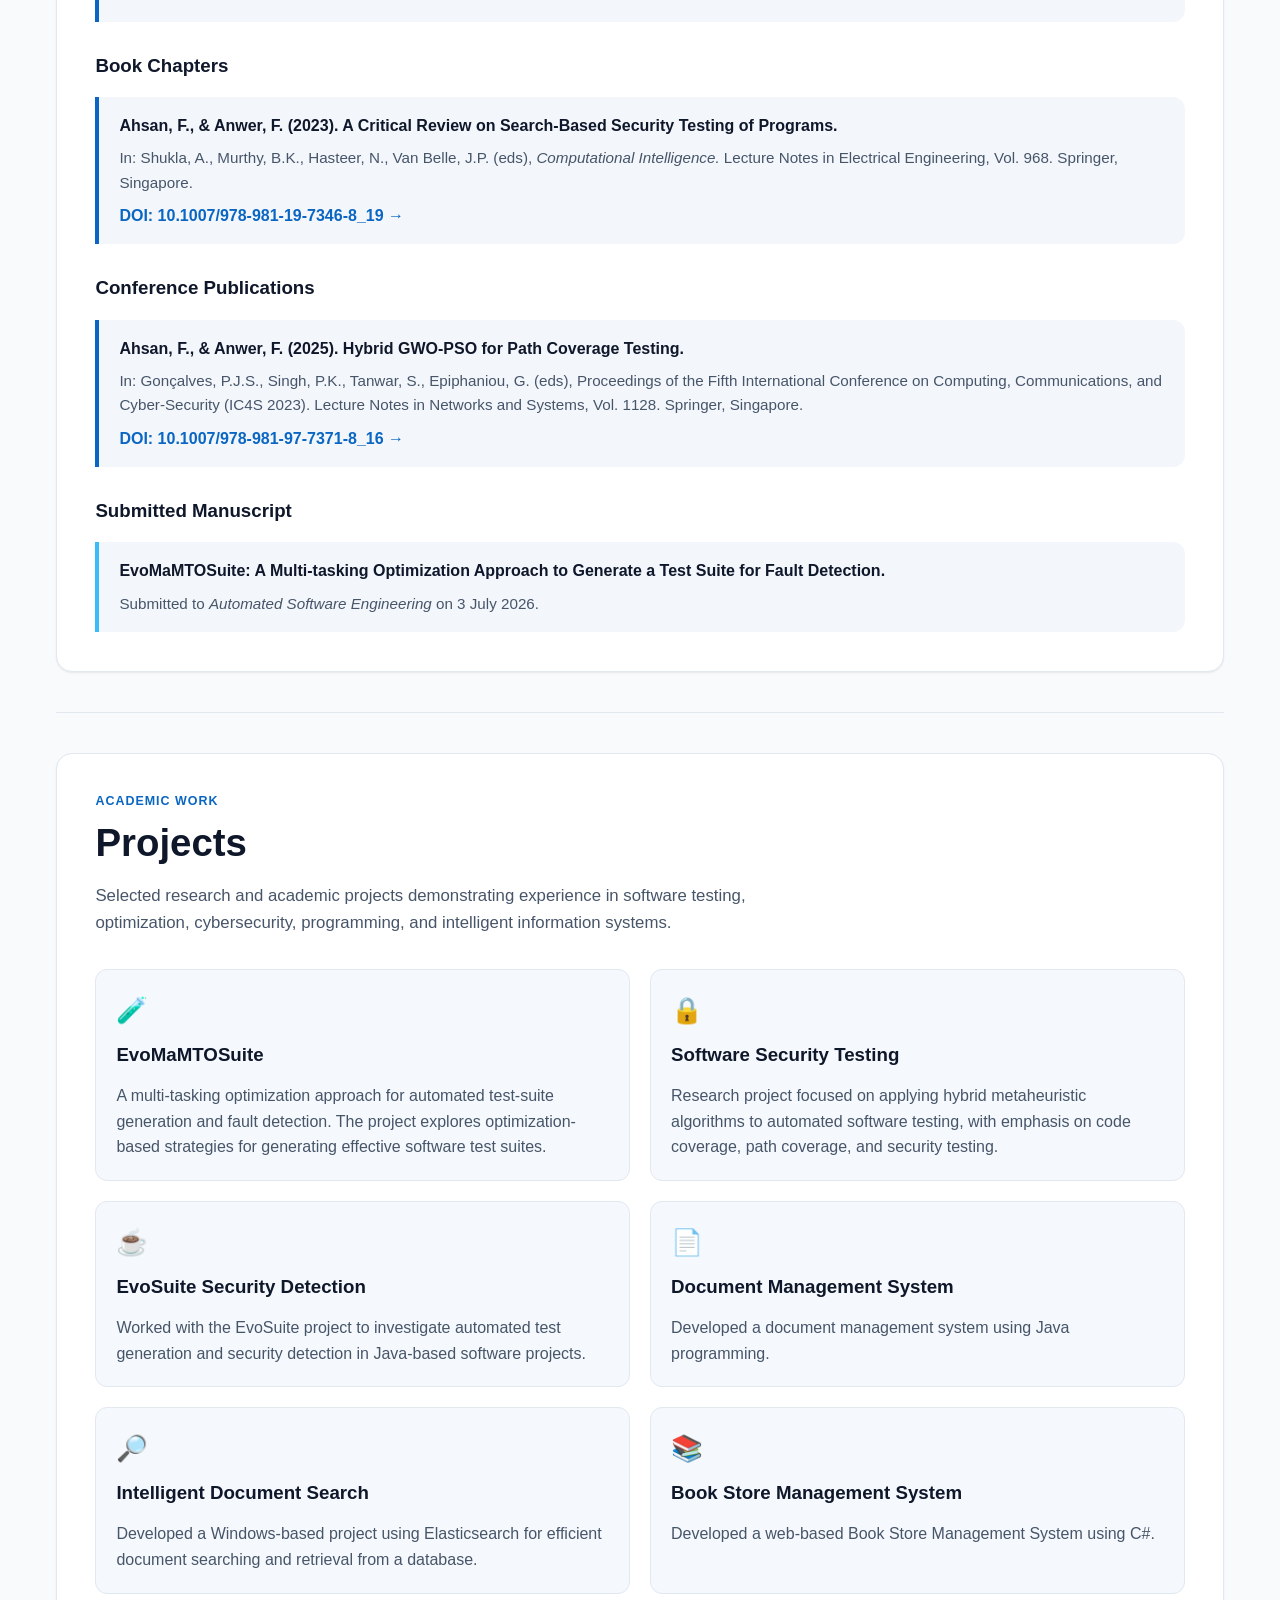
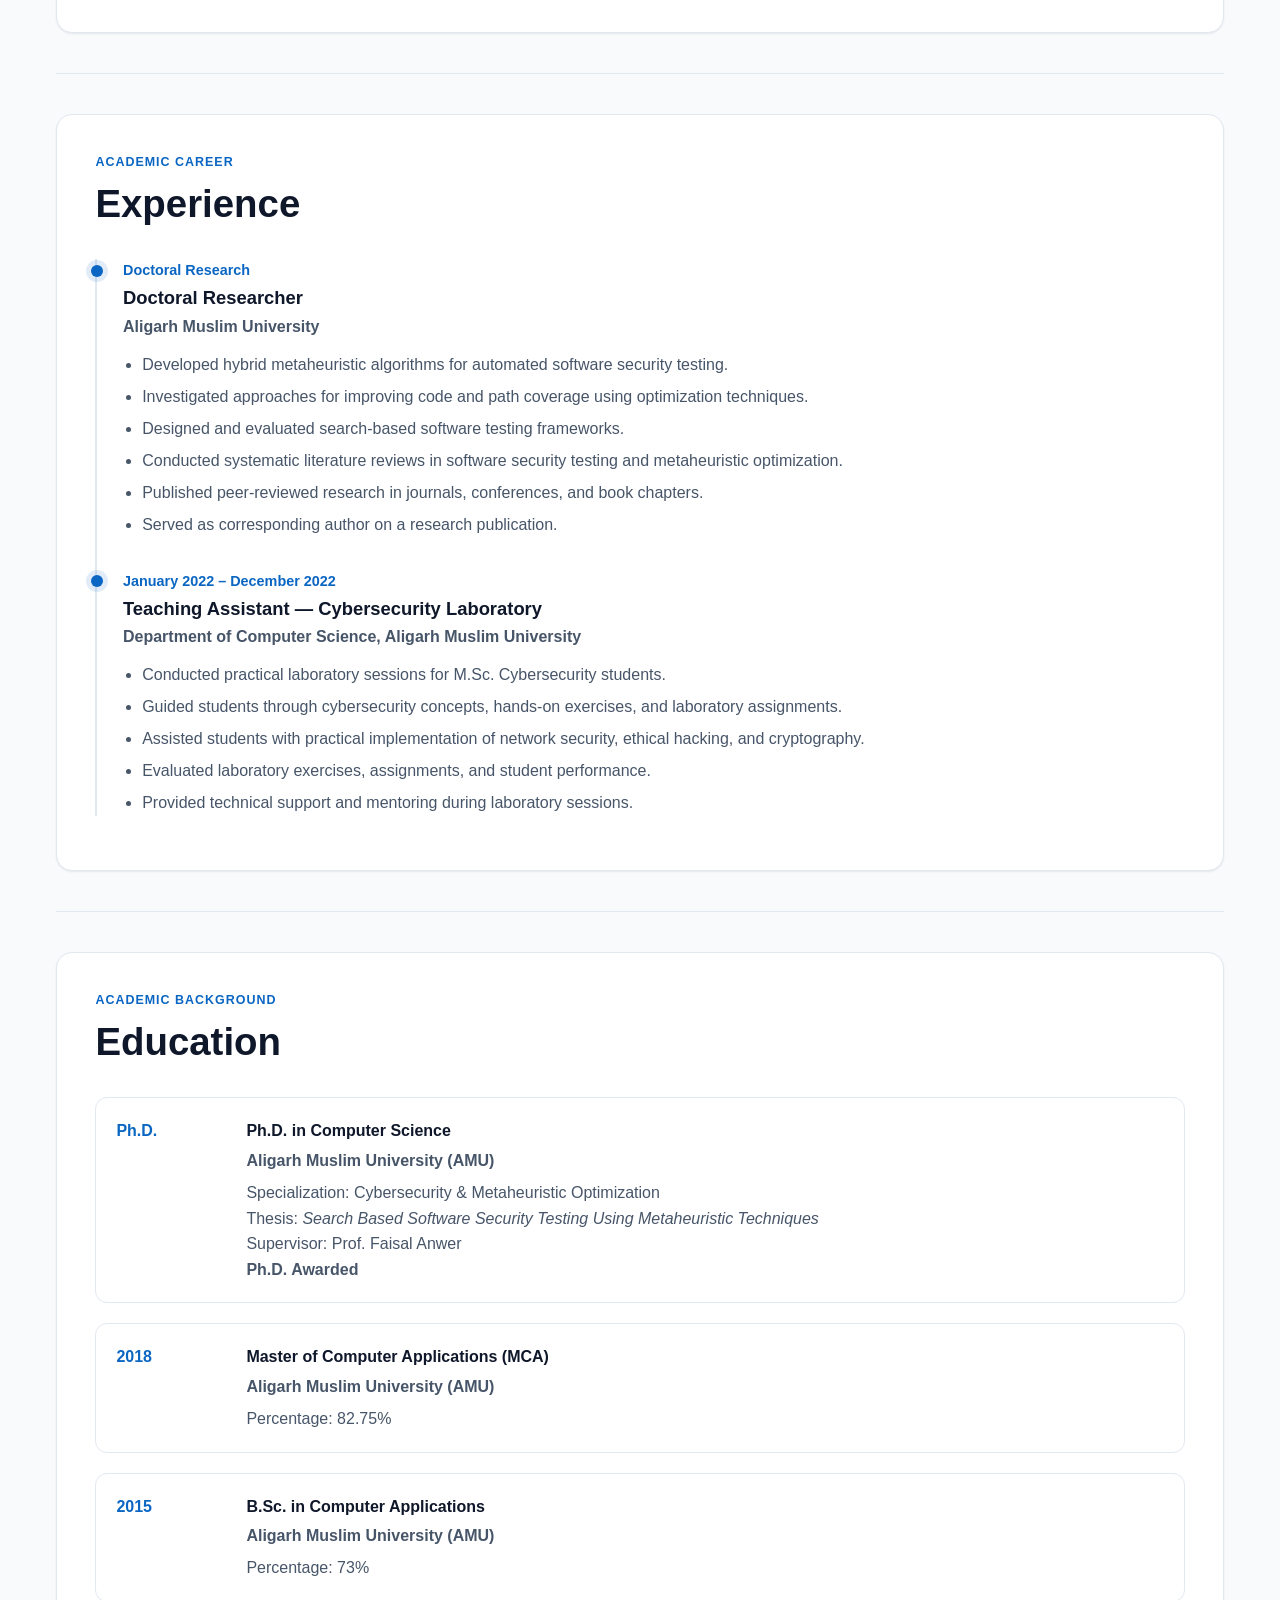
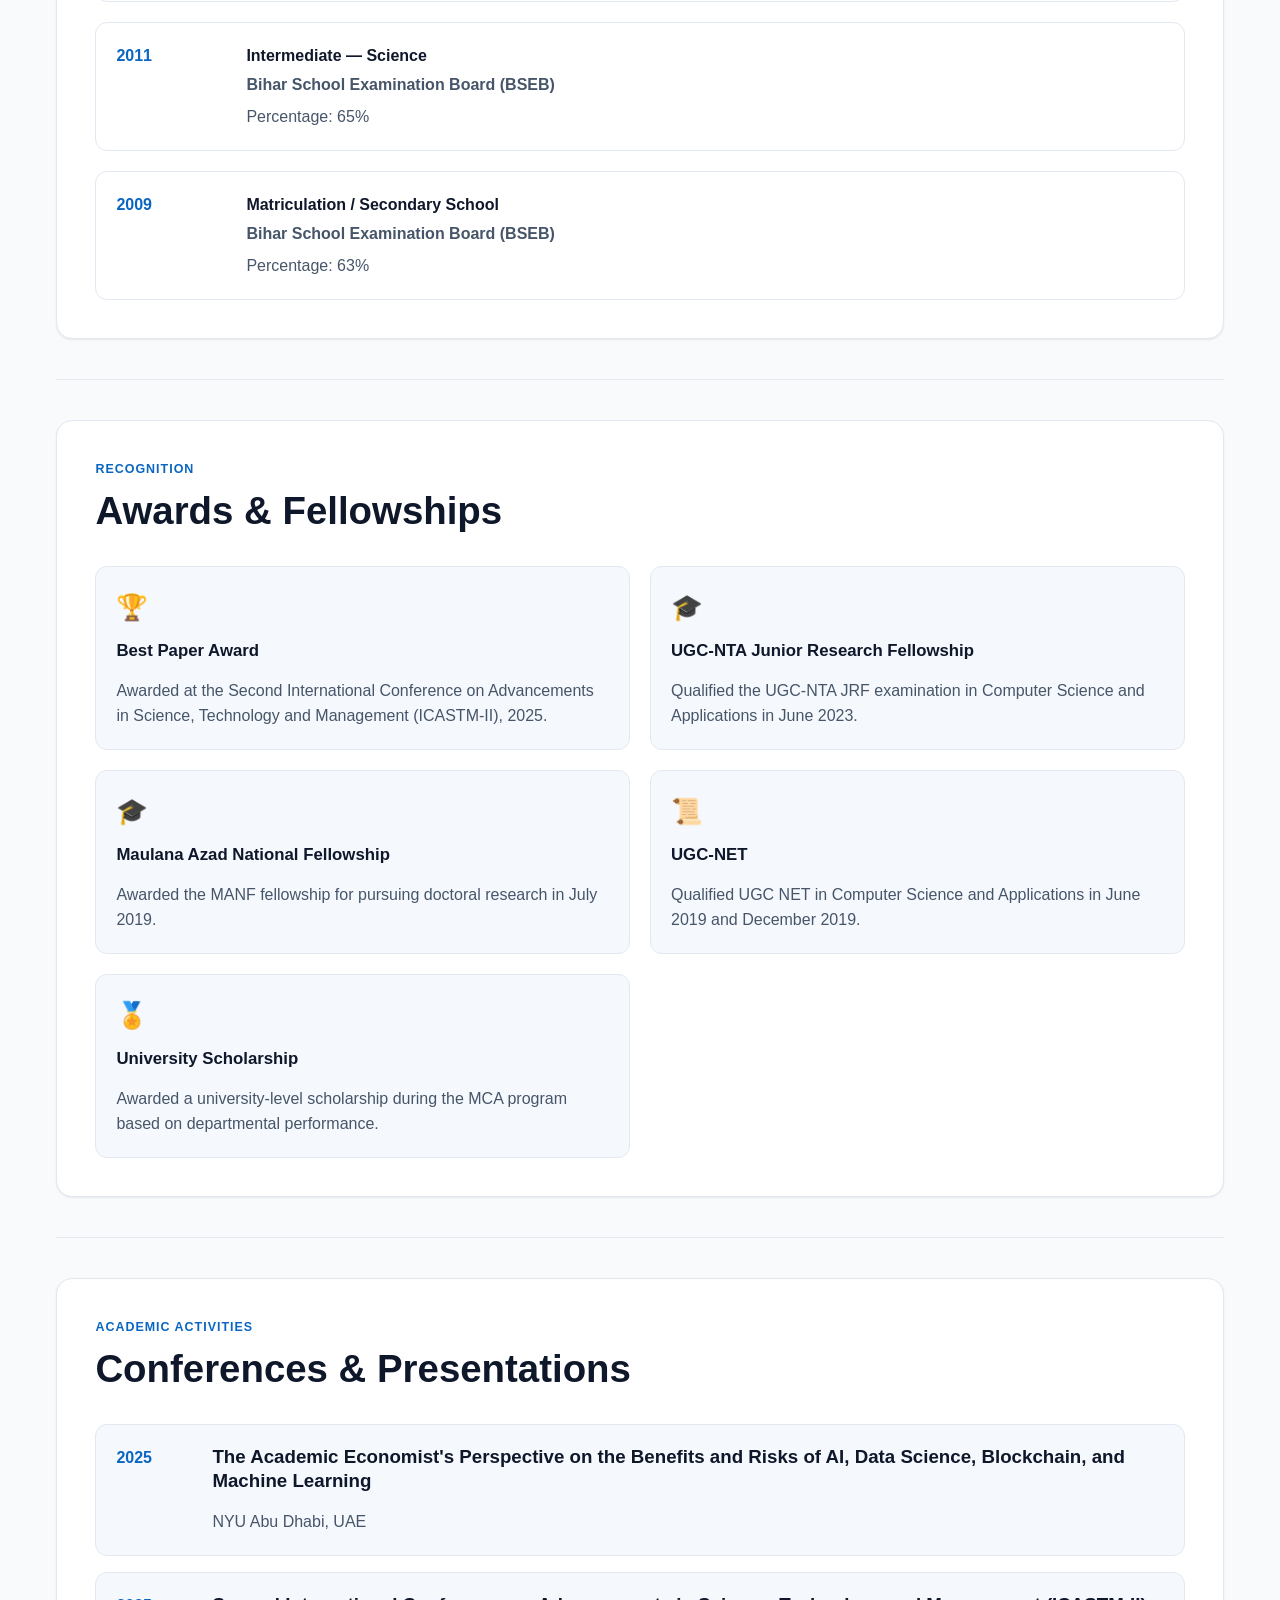
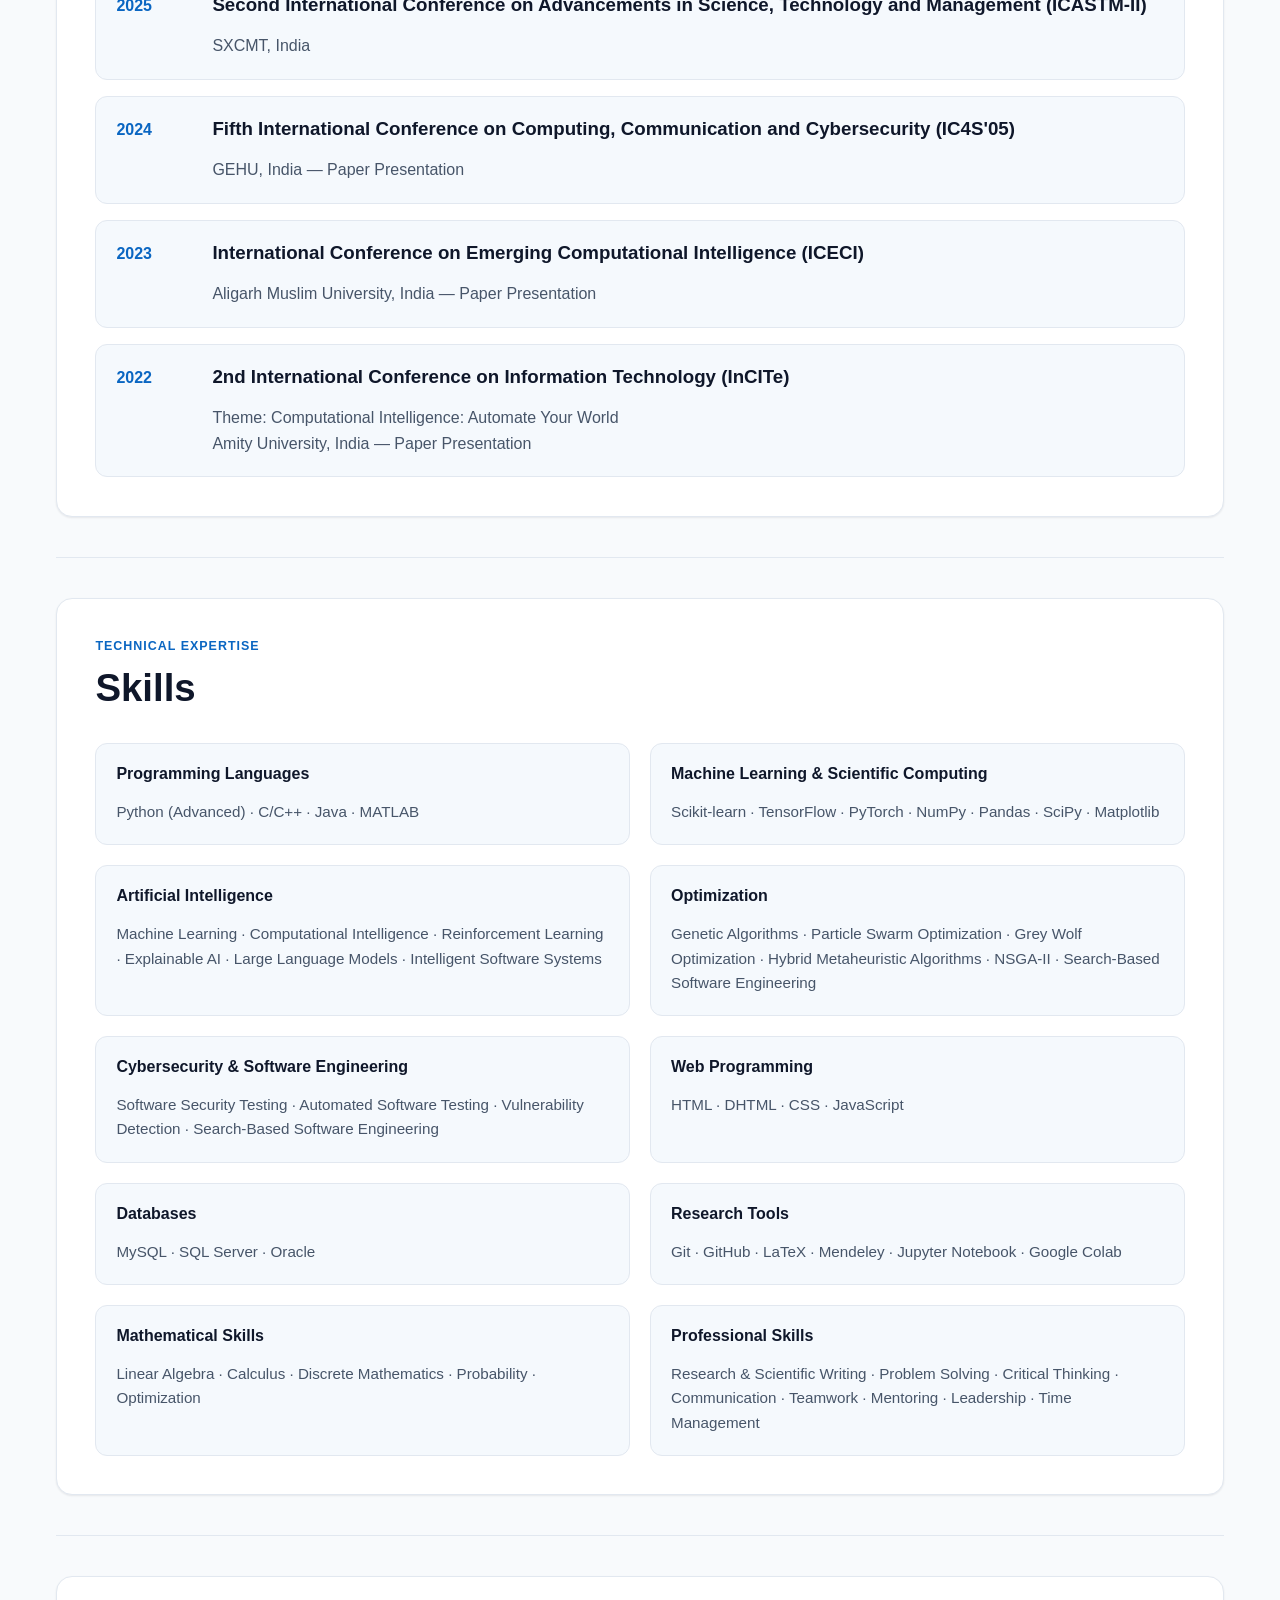
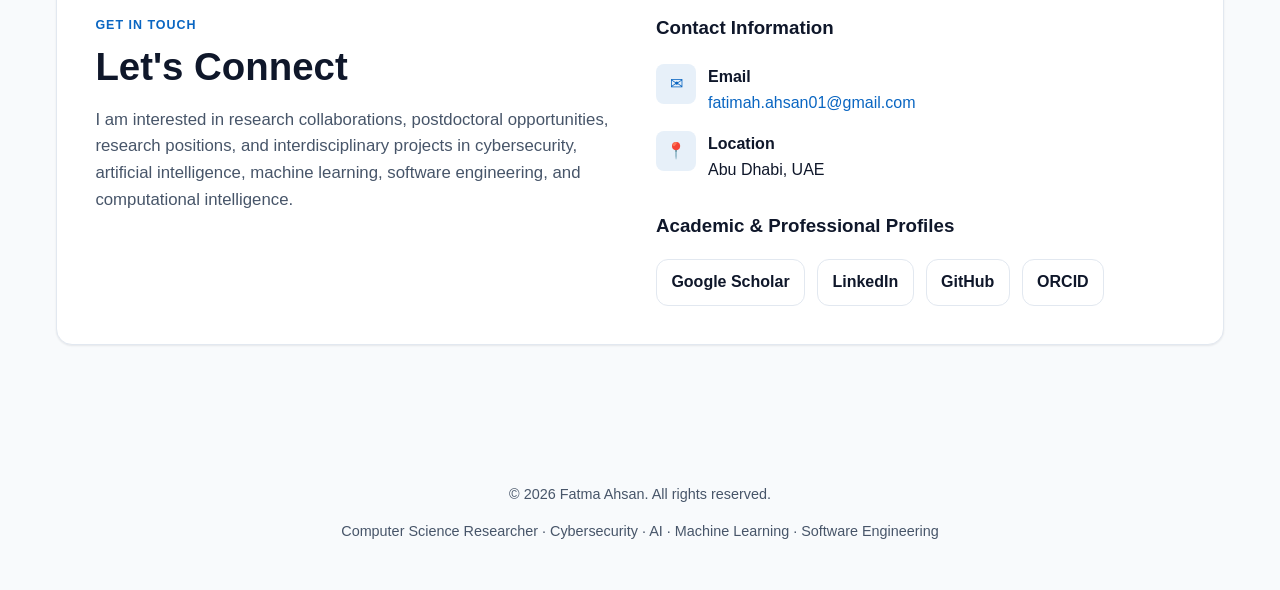
==== commit 7acabc07: "Update index.html" ====
--- a/index.html
+++ b/index.html
@@ -1404,7 +1404,7 @@
 
             <div class="photo-placeholder">
               <div>
-                    <img src="assets/fatma-ahsan.jpg" alt="Fatma Ahsan" class="photo-placeholder" />
+                    <img src="assets/fatma.JPG" alt="Fatma Ahsan" class="photo-placeholder" />
               </div>
             </div>
 
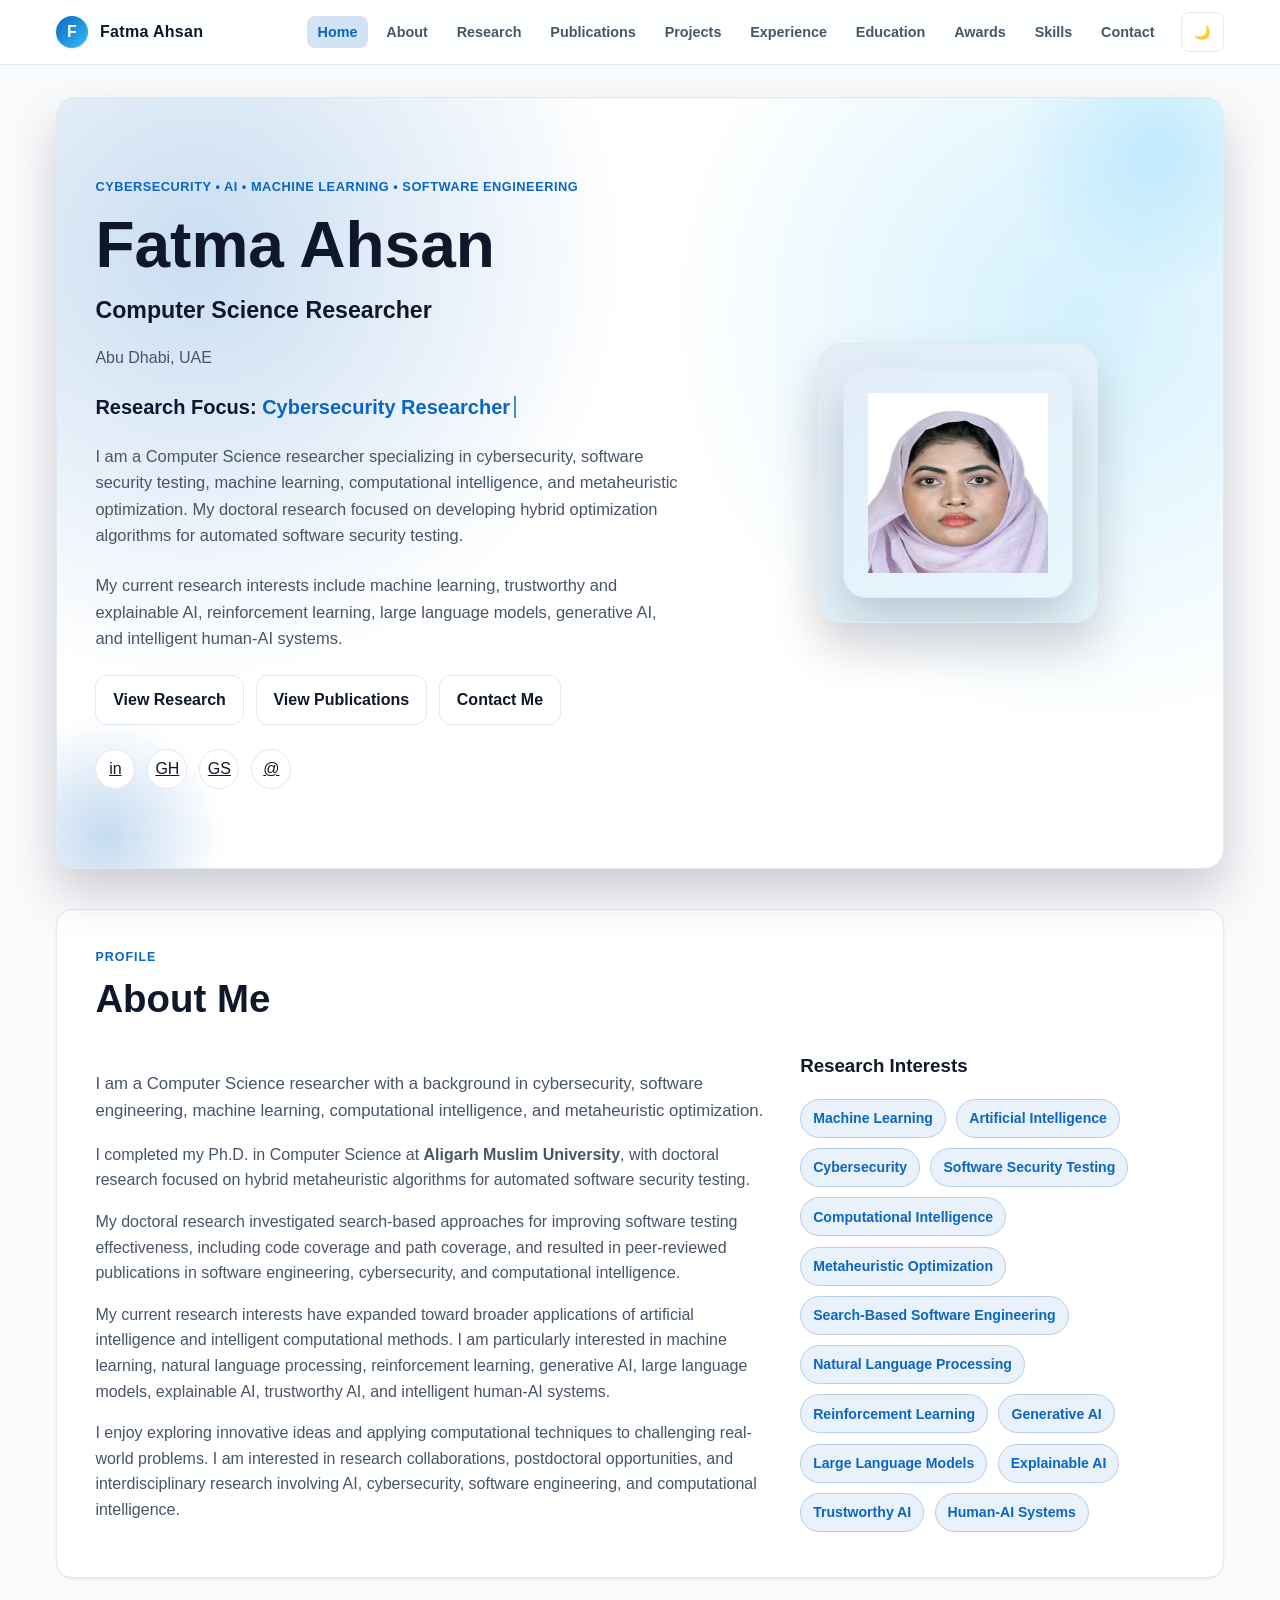
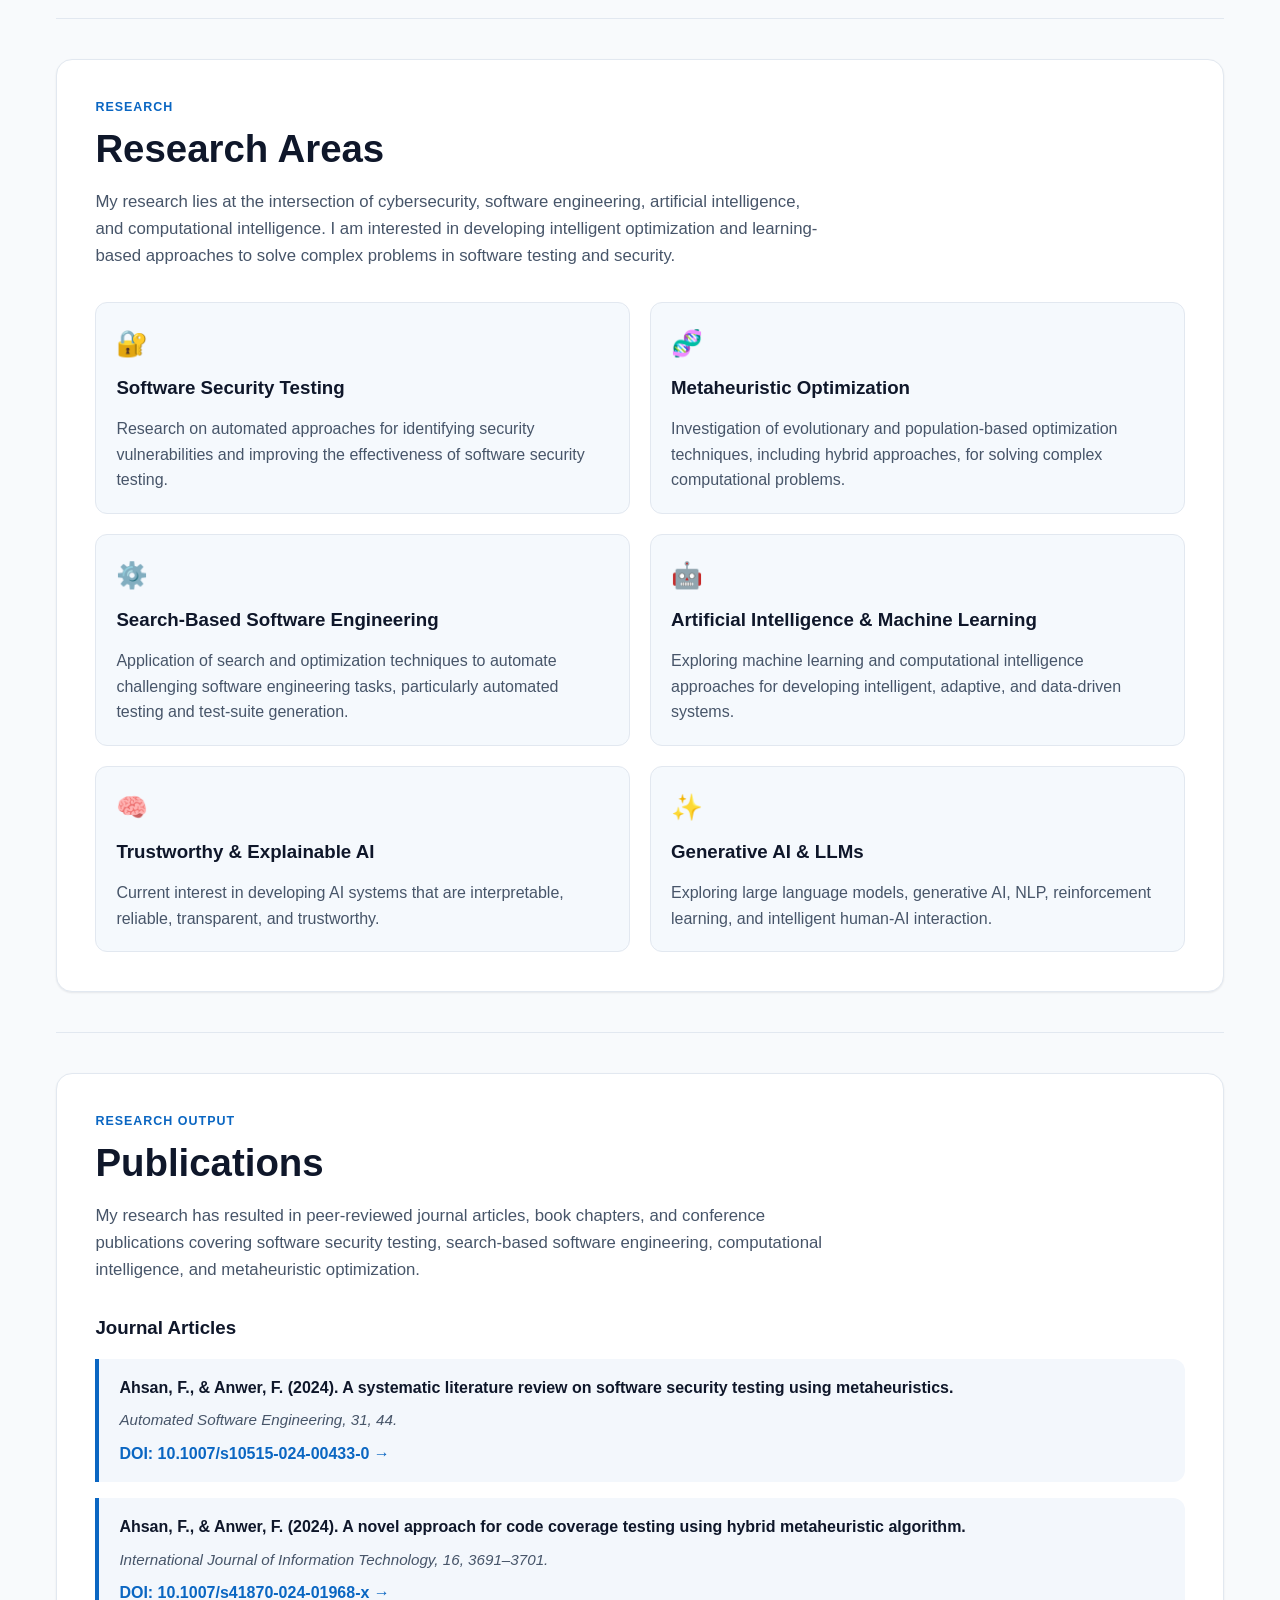
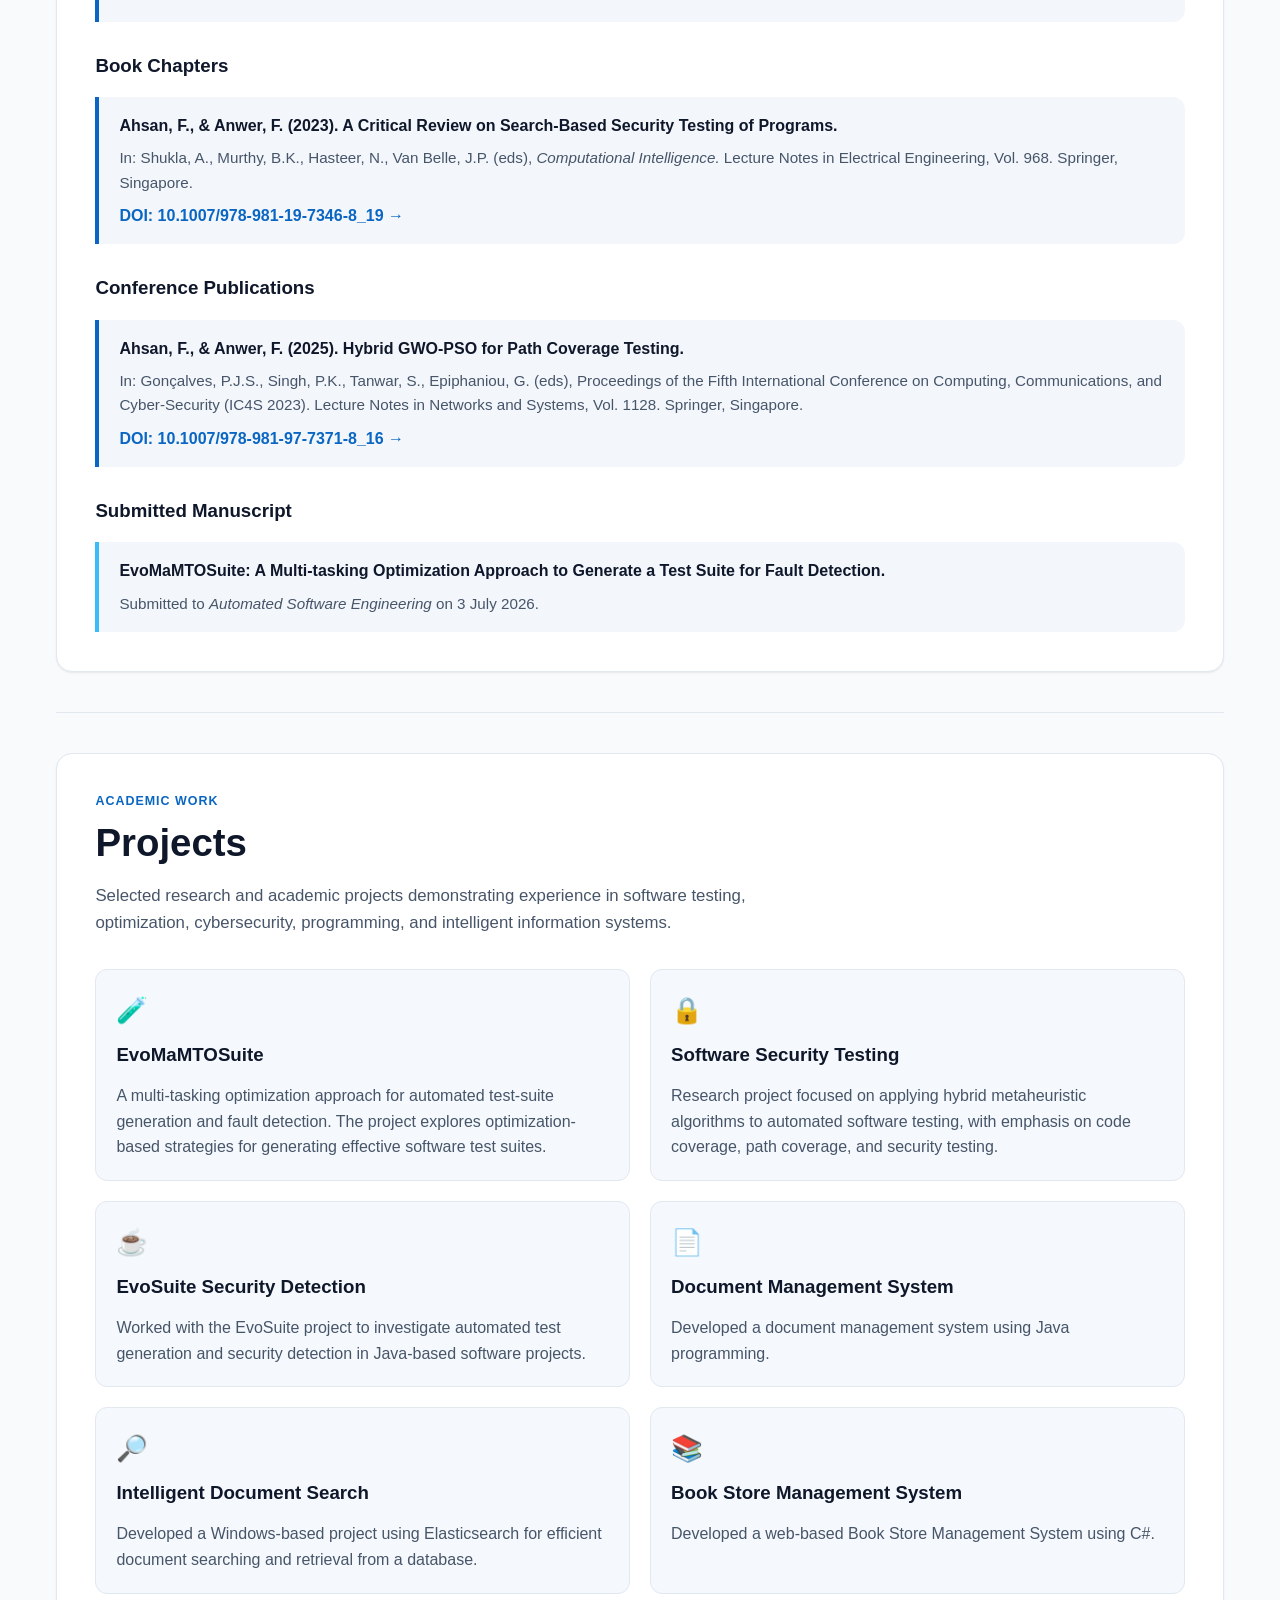
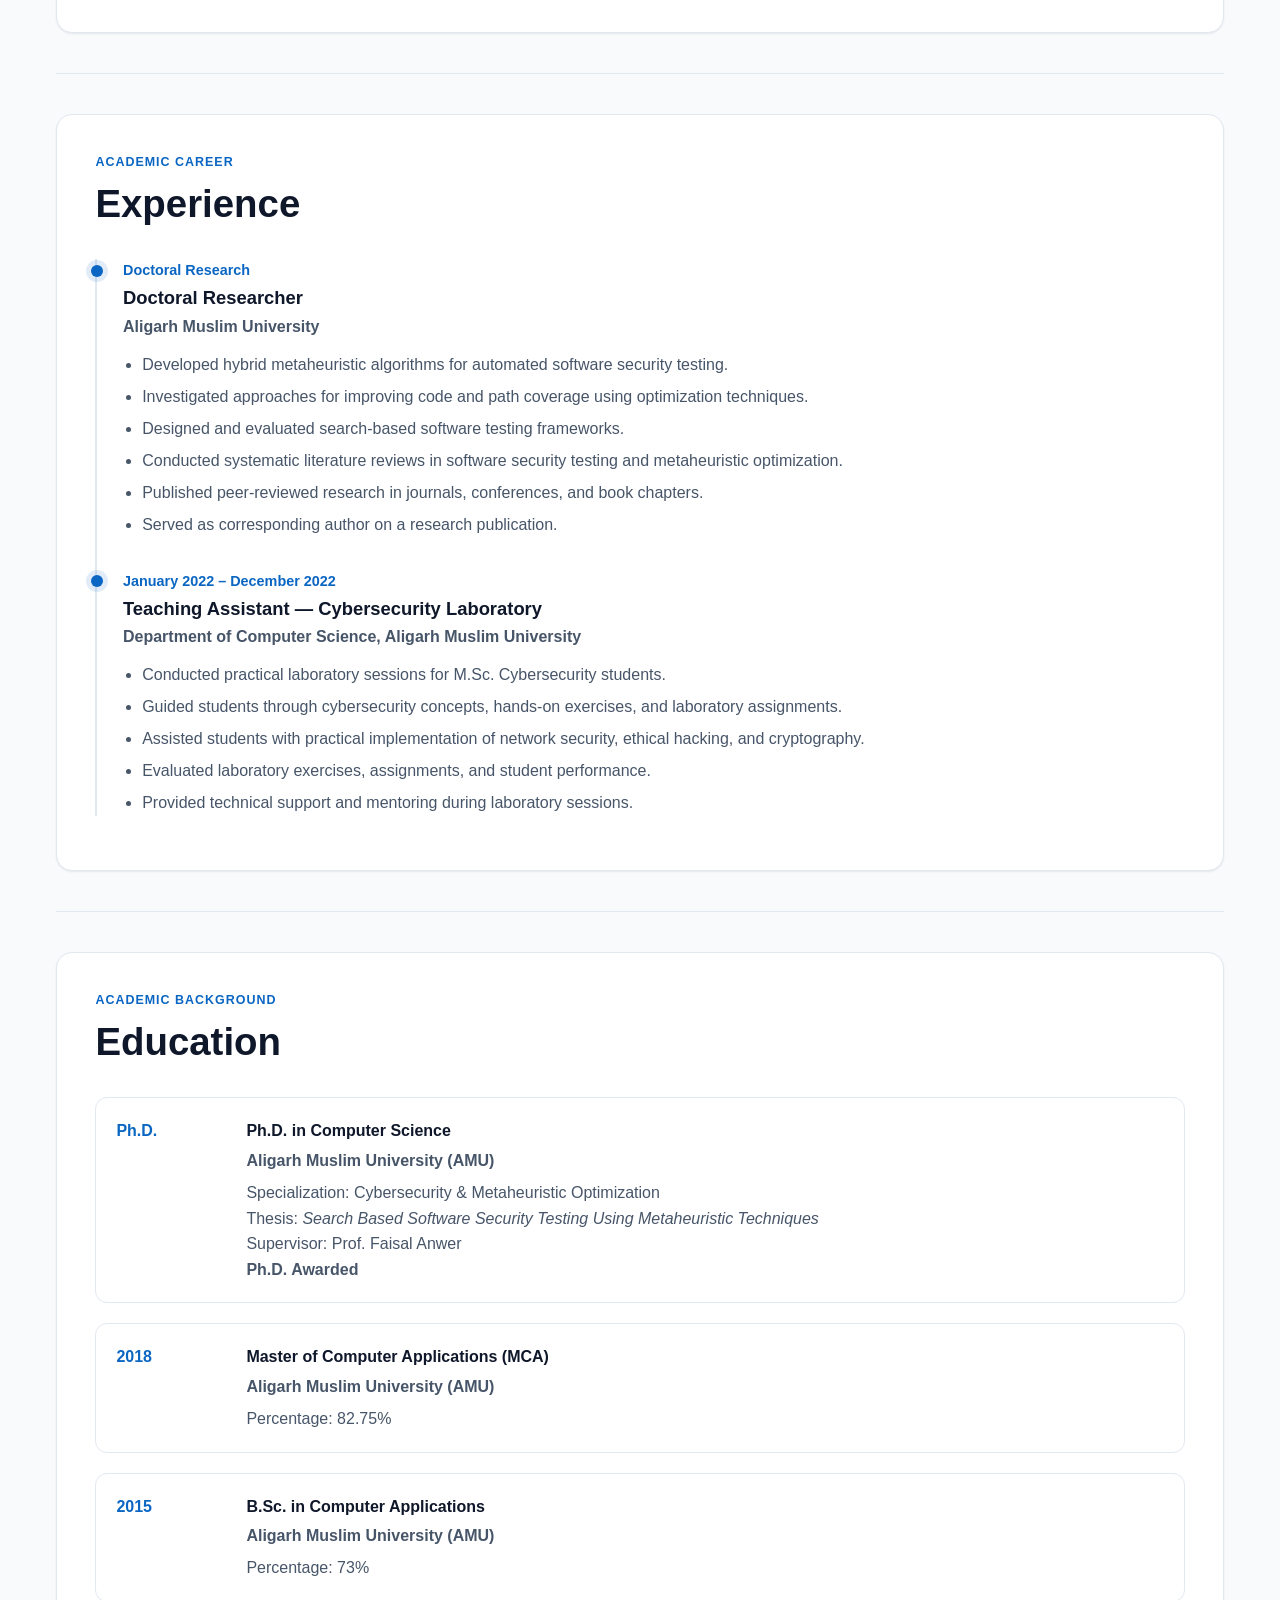
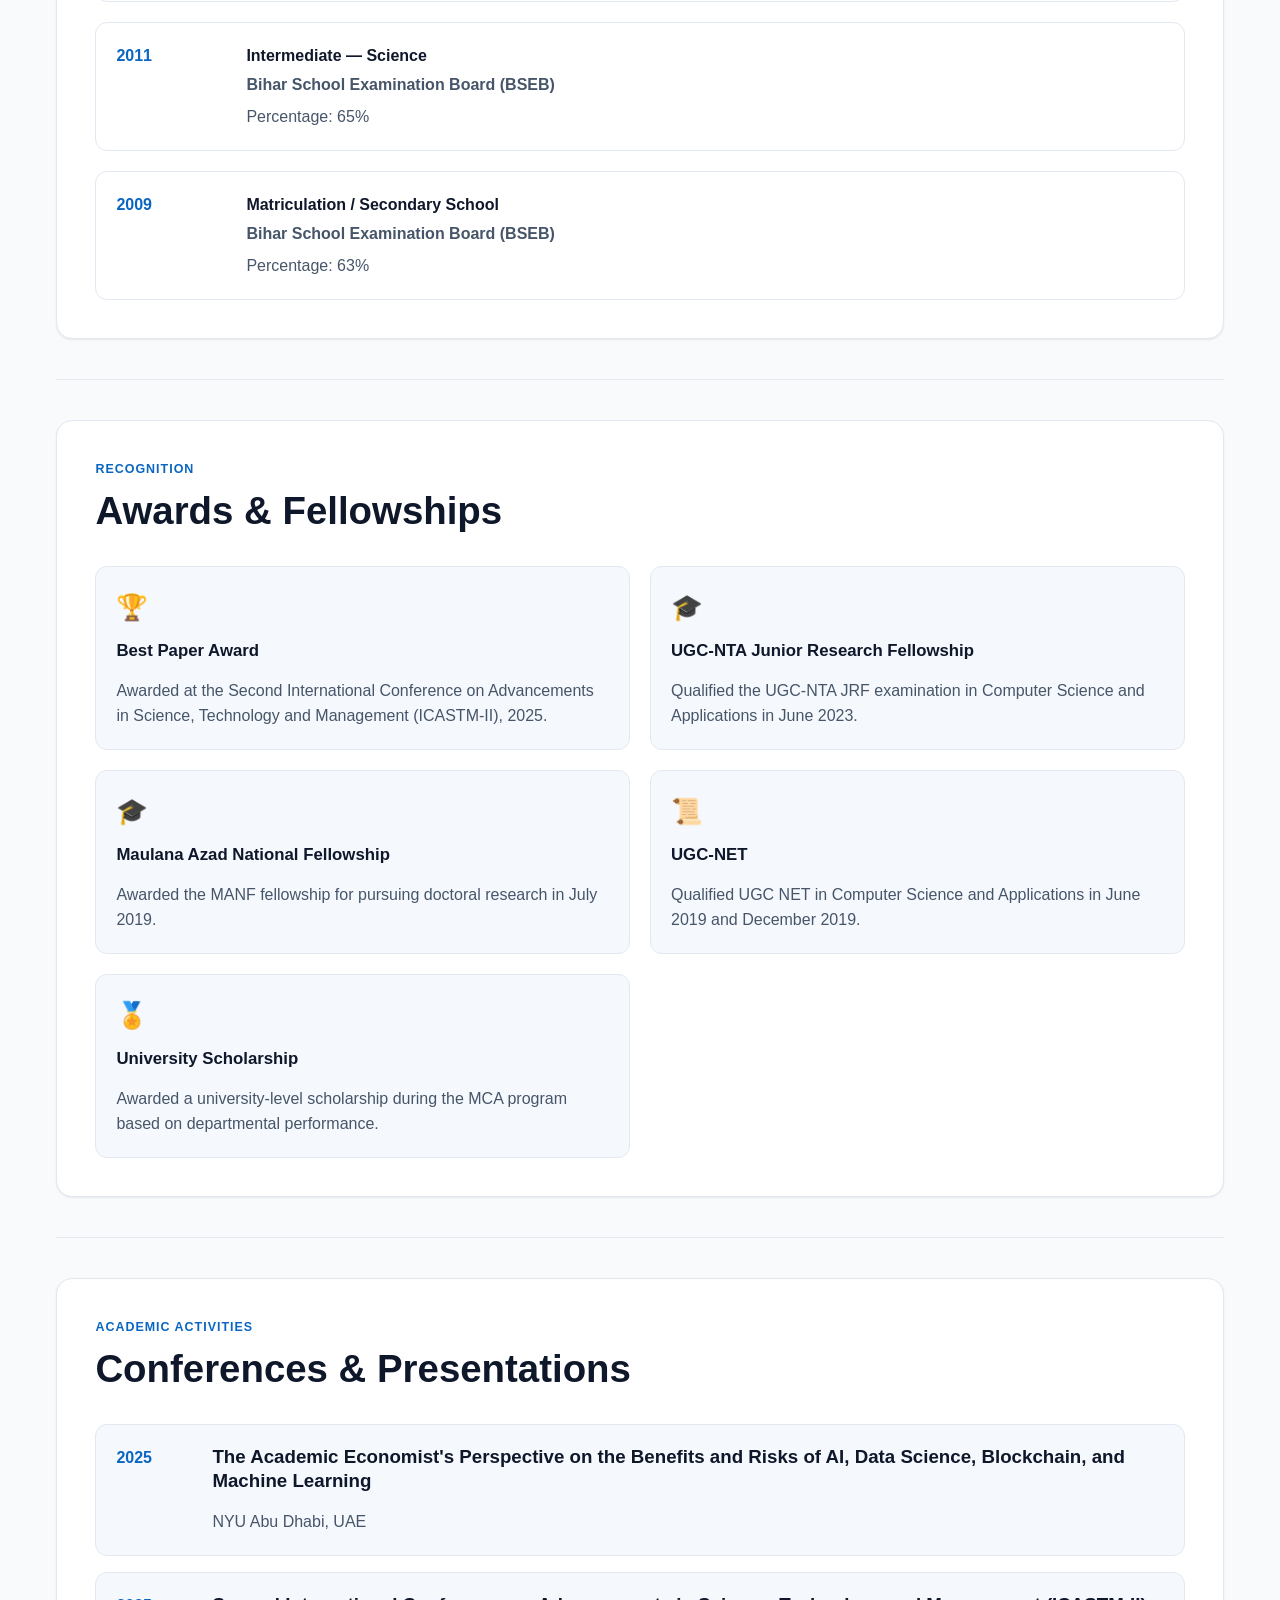
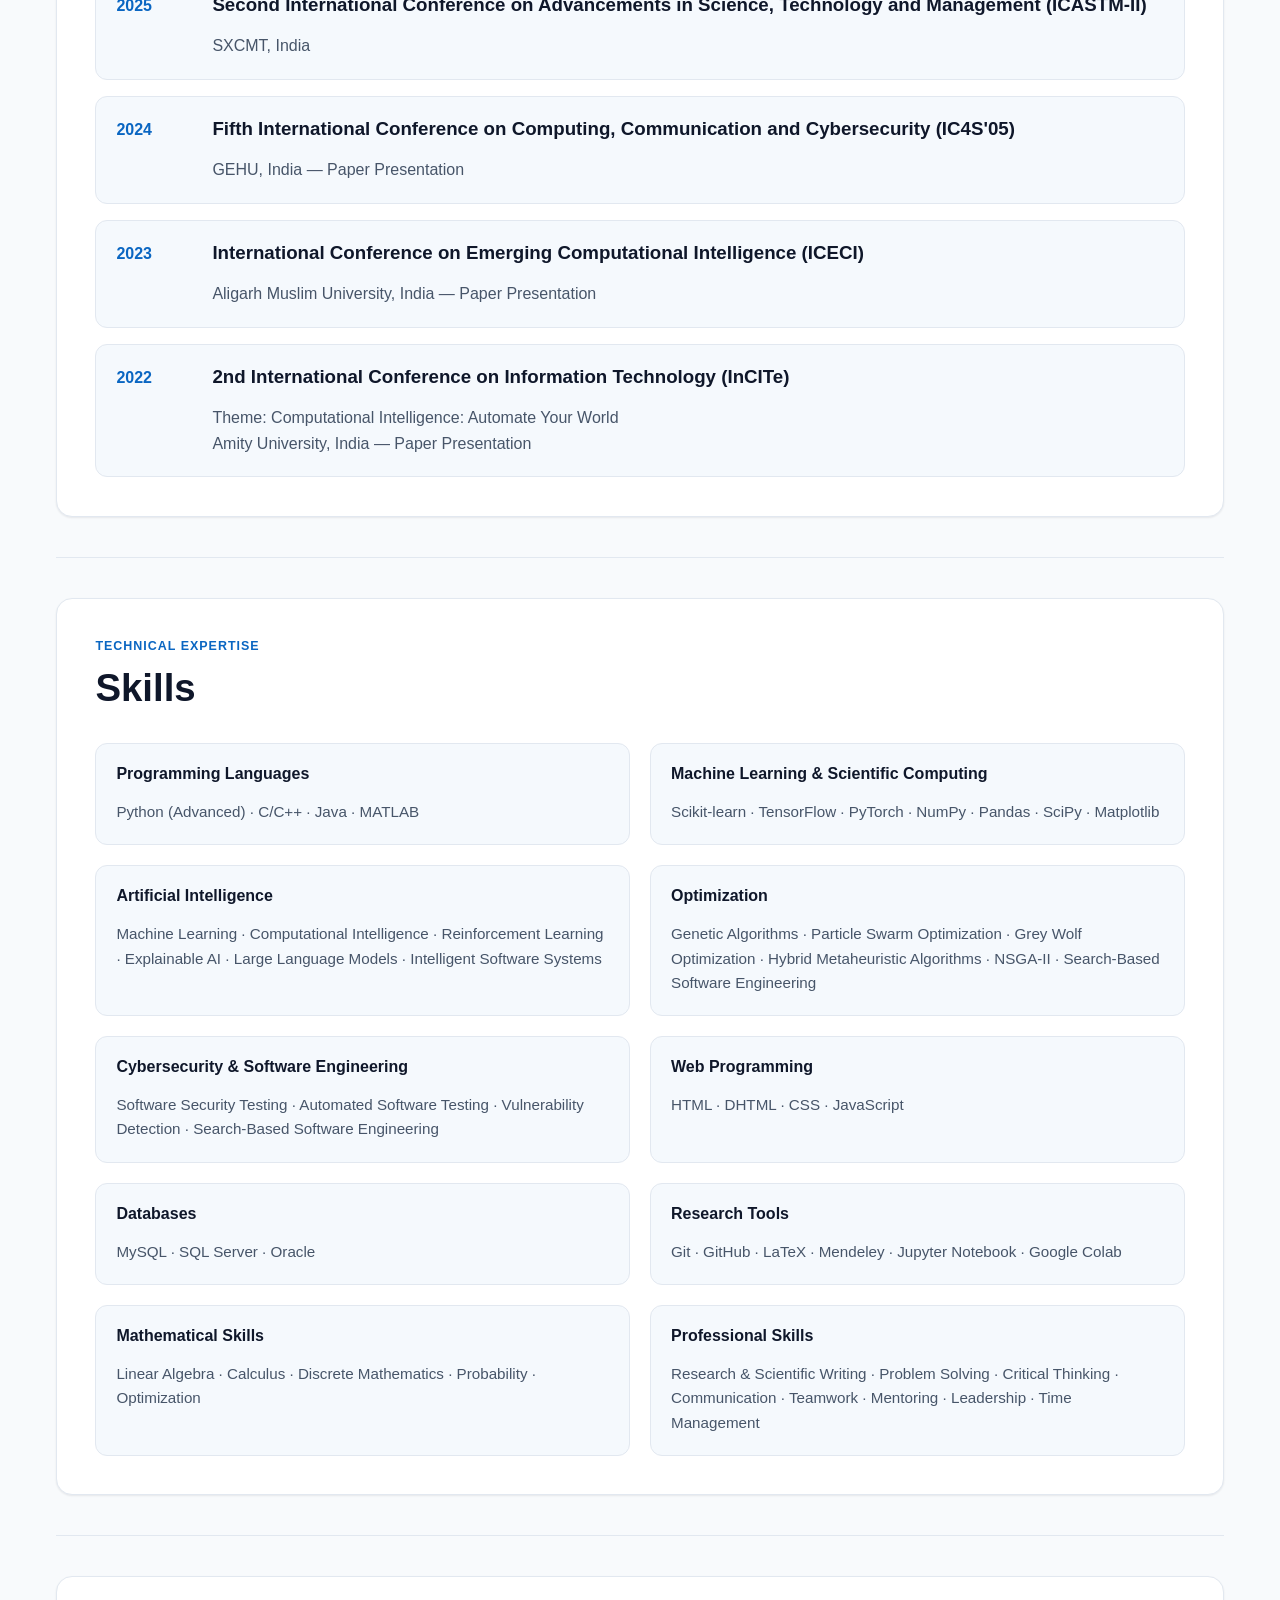
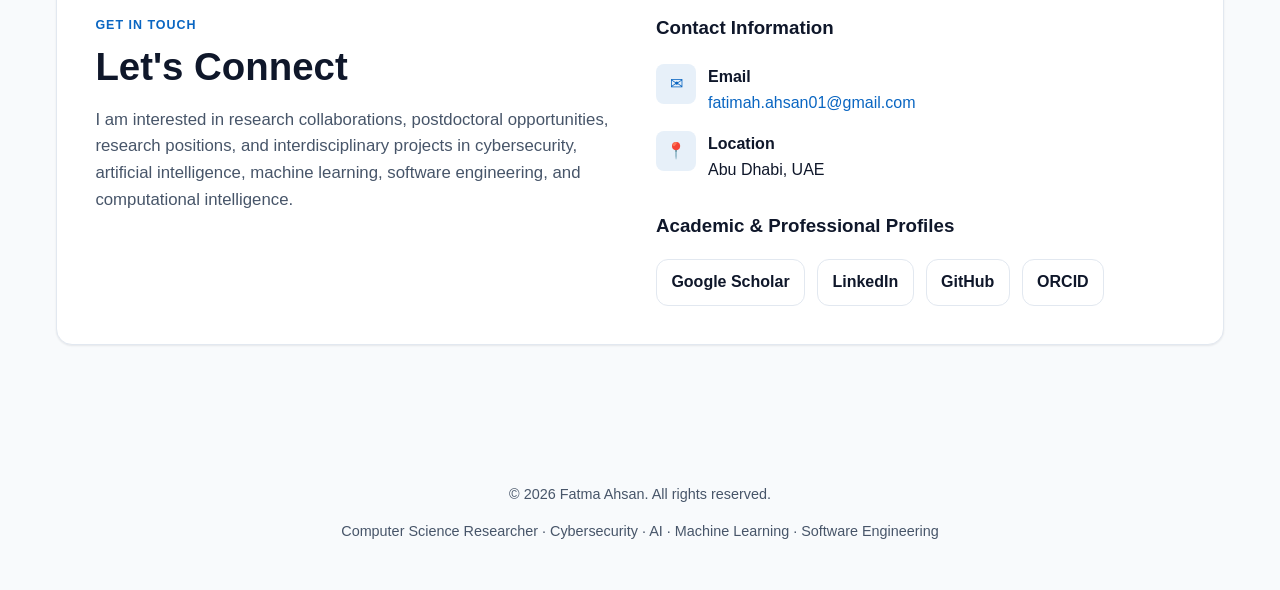
==== commit 0b1d1b53: "Update index.html" ====
--- a/index.html
+++ b/index.html
@@ -484,7 +484,7 @@
       }
 
       .photo-placeholder {
-        width: min(320px, 100%);
+        width: min(280px, 100%);
         aspect-ratio: 1;
         border-radius: 1.5rem;
         border: 1px solid var(--color-border);
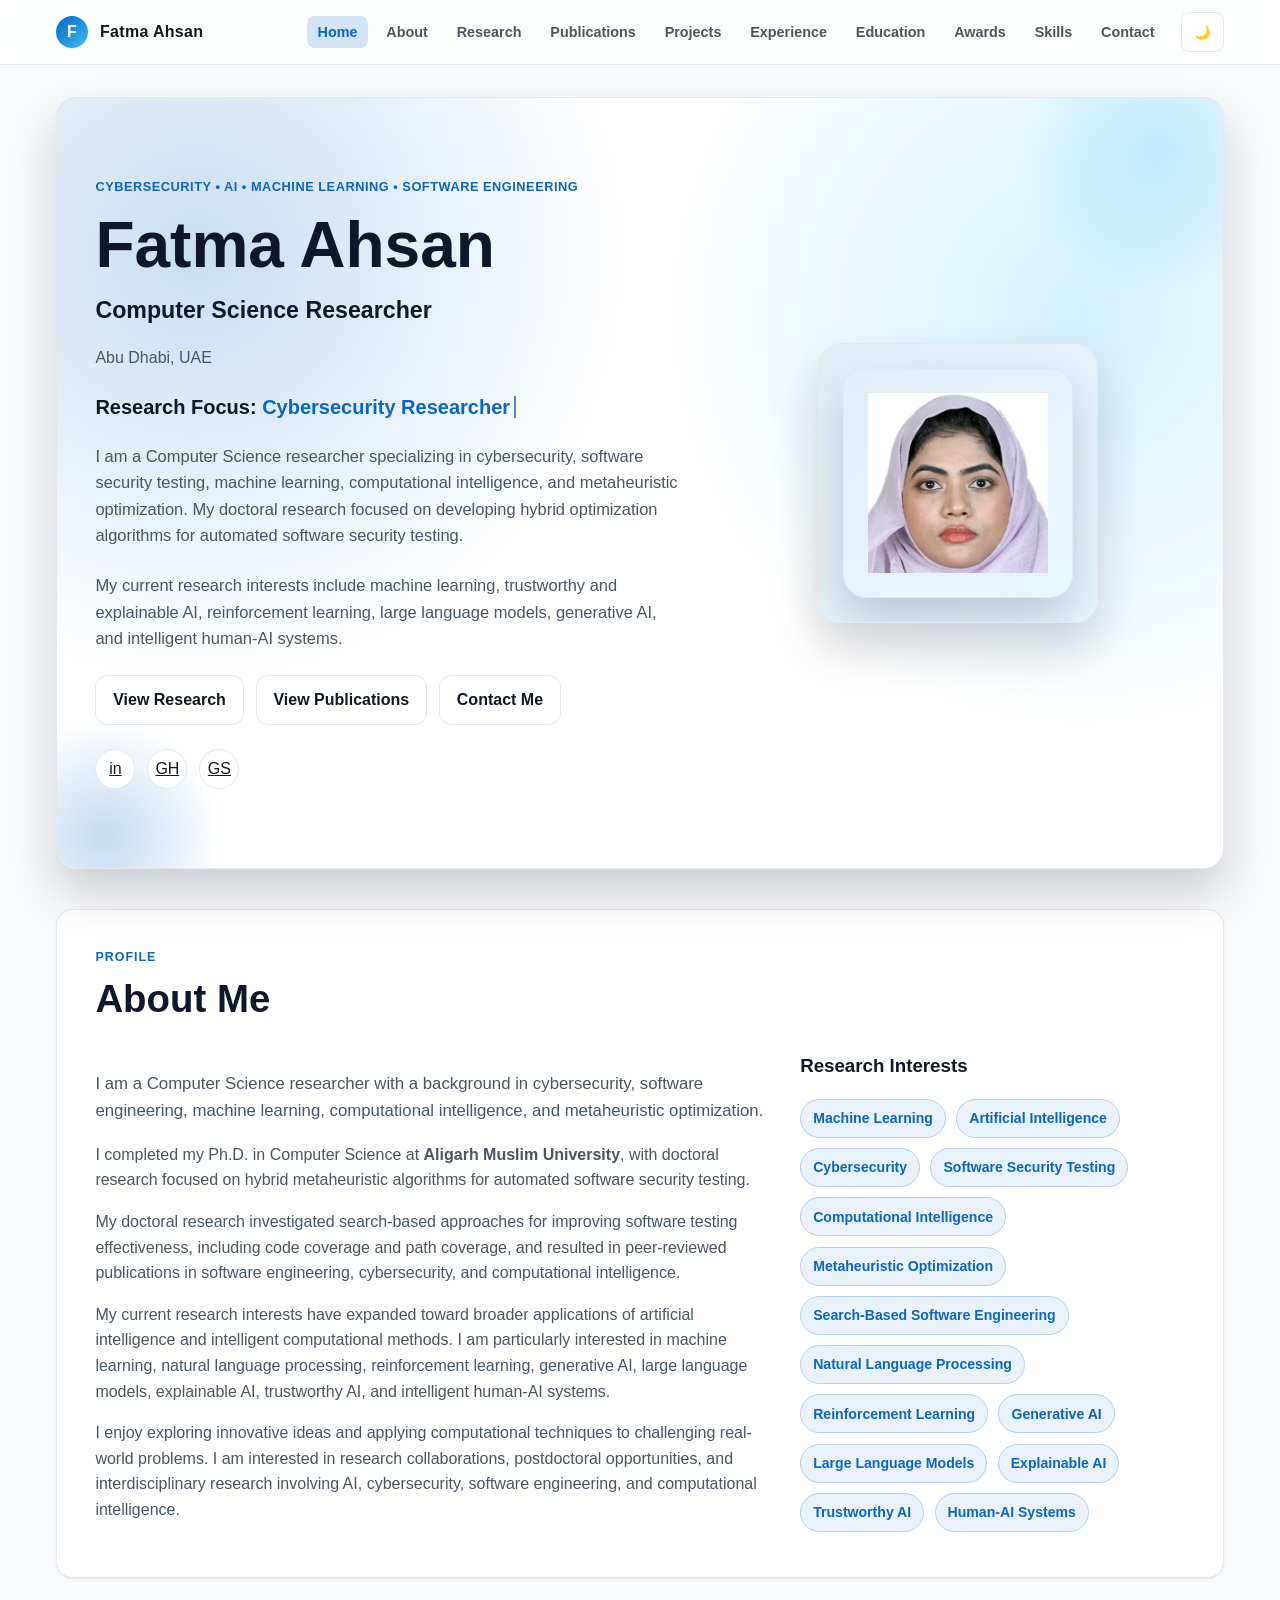
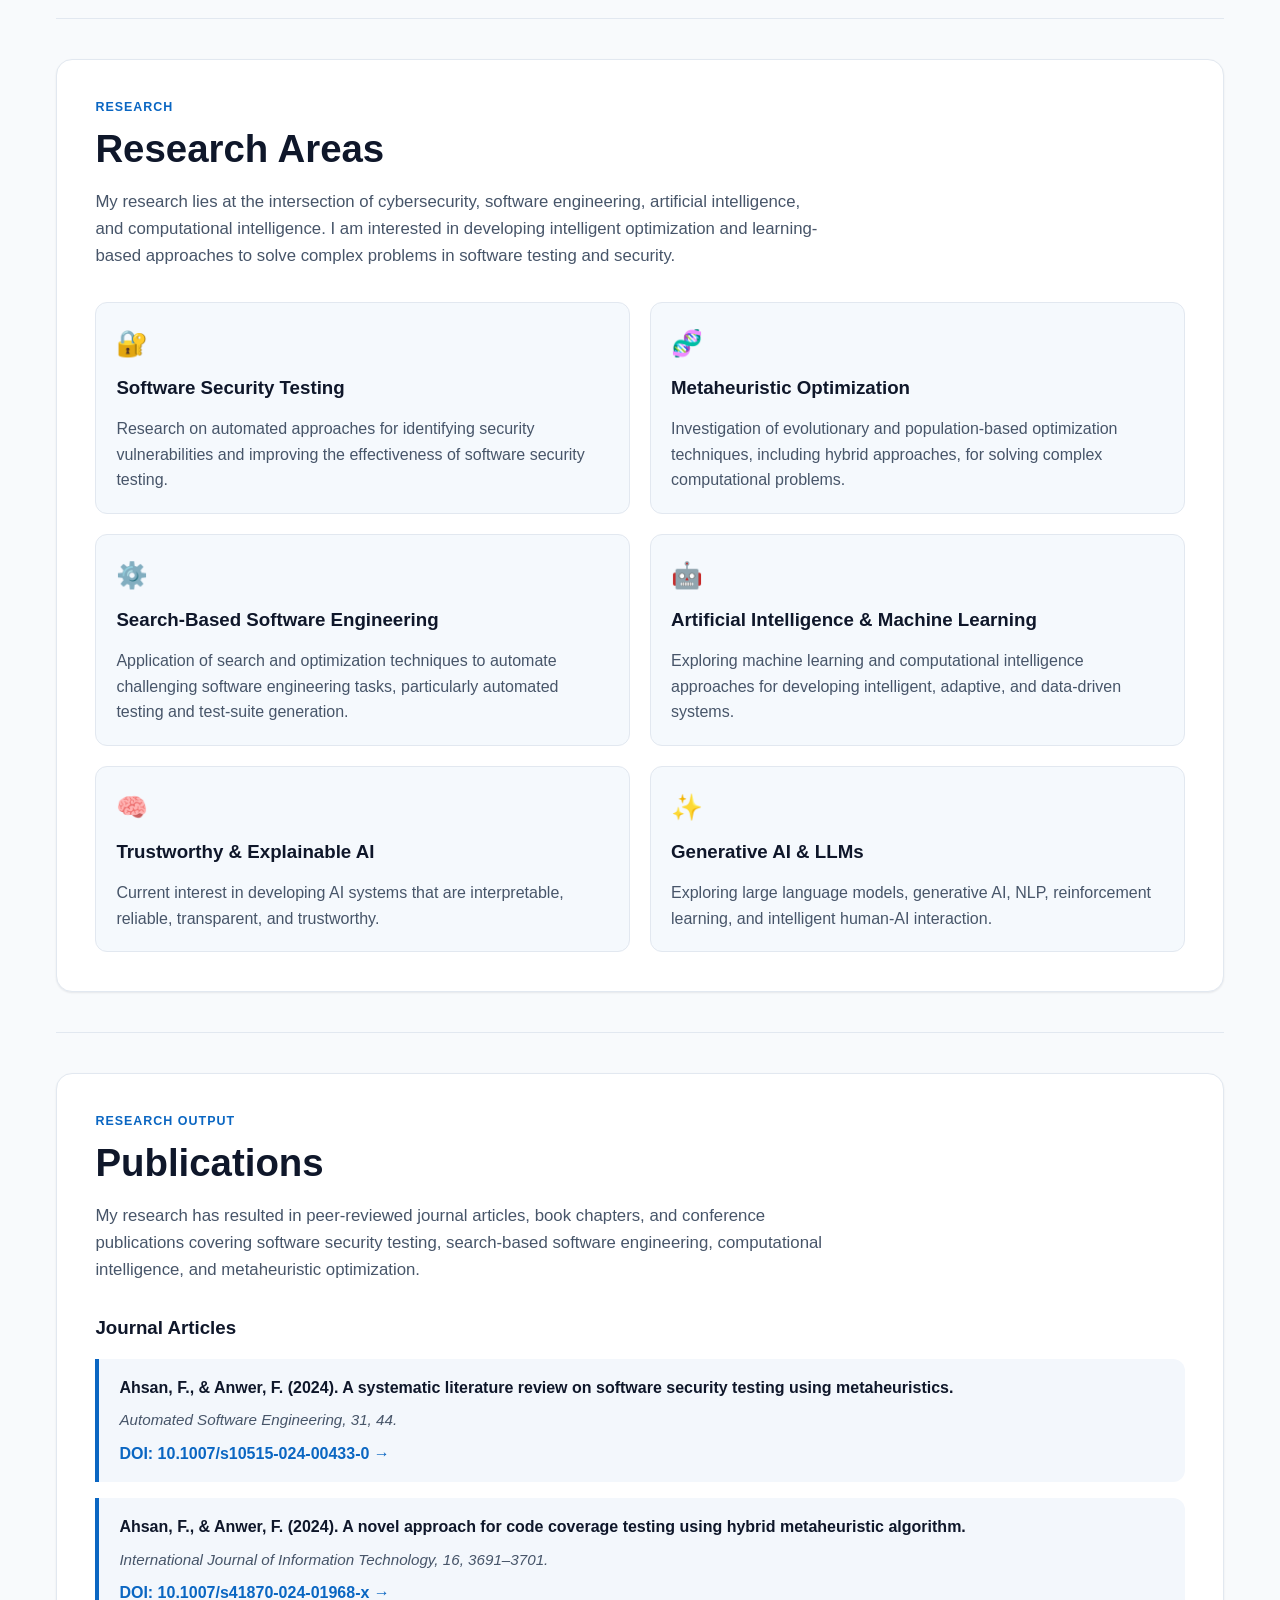
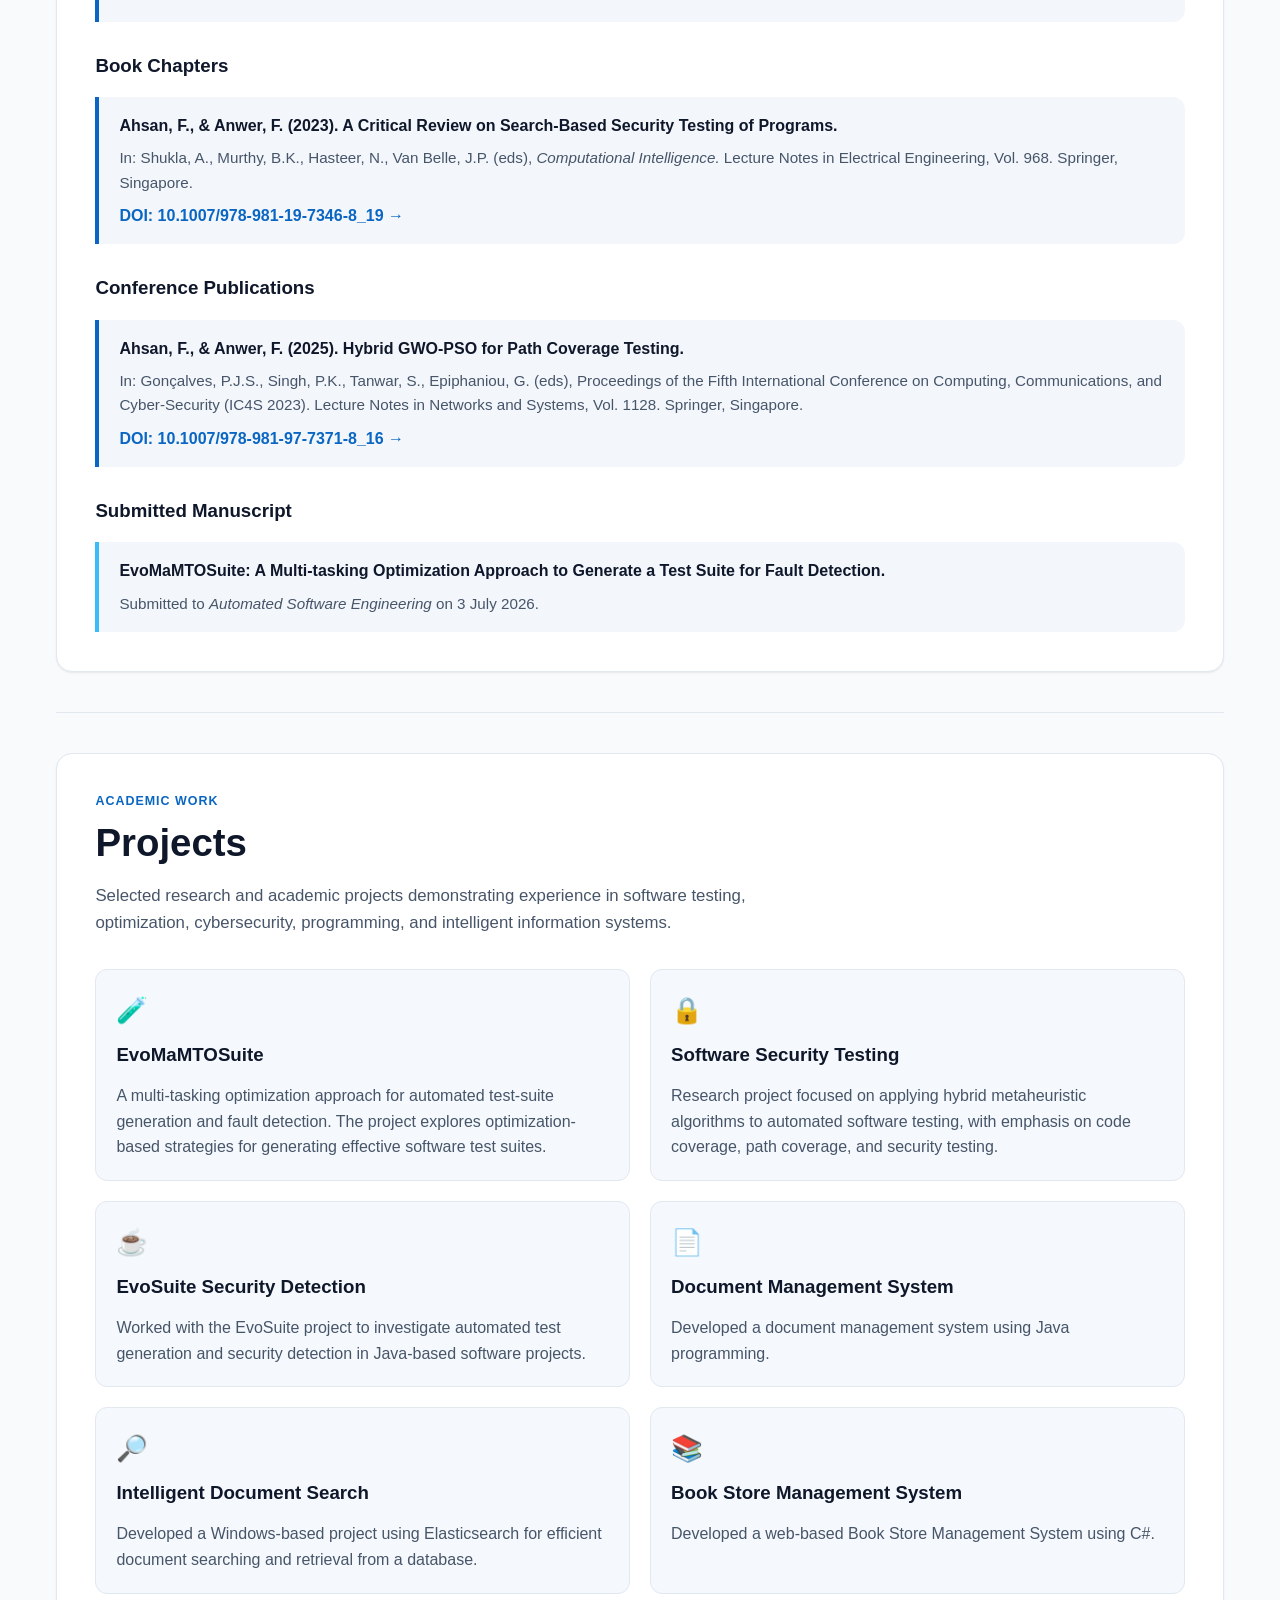
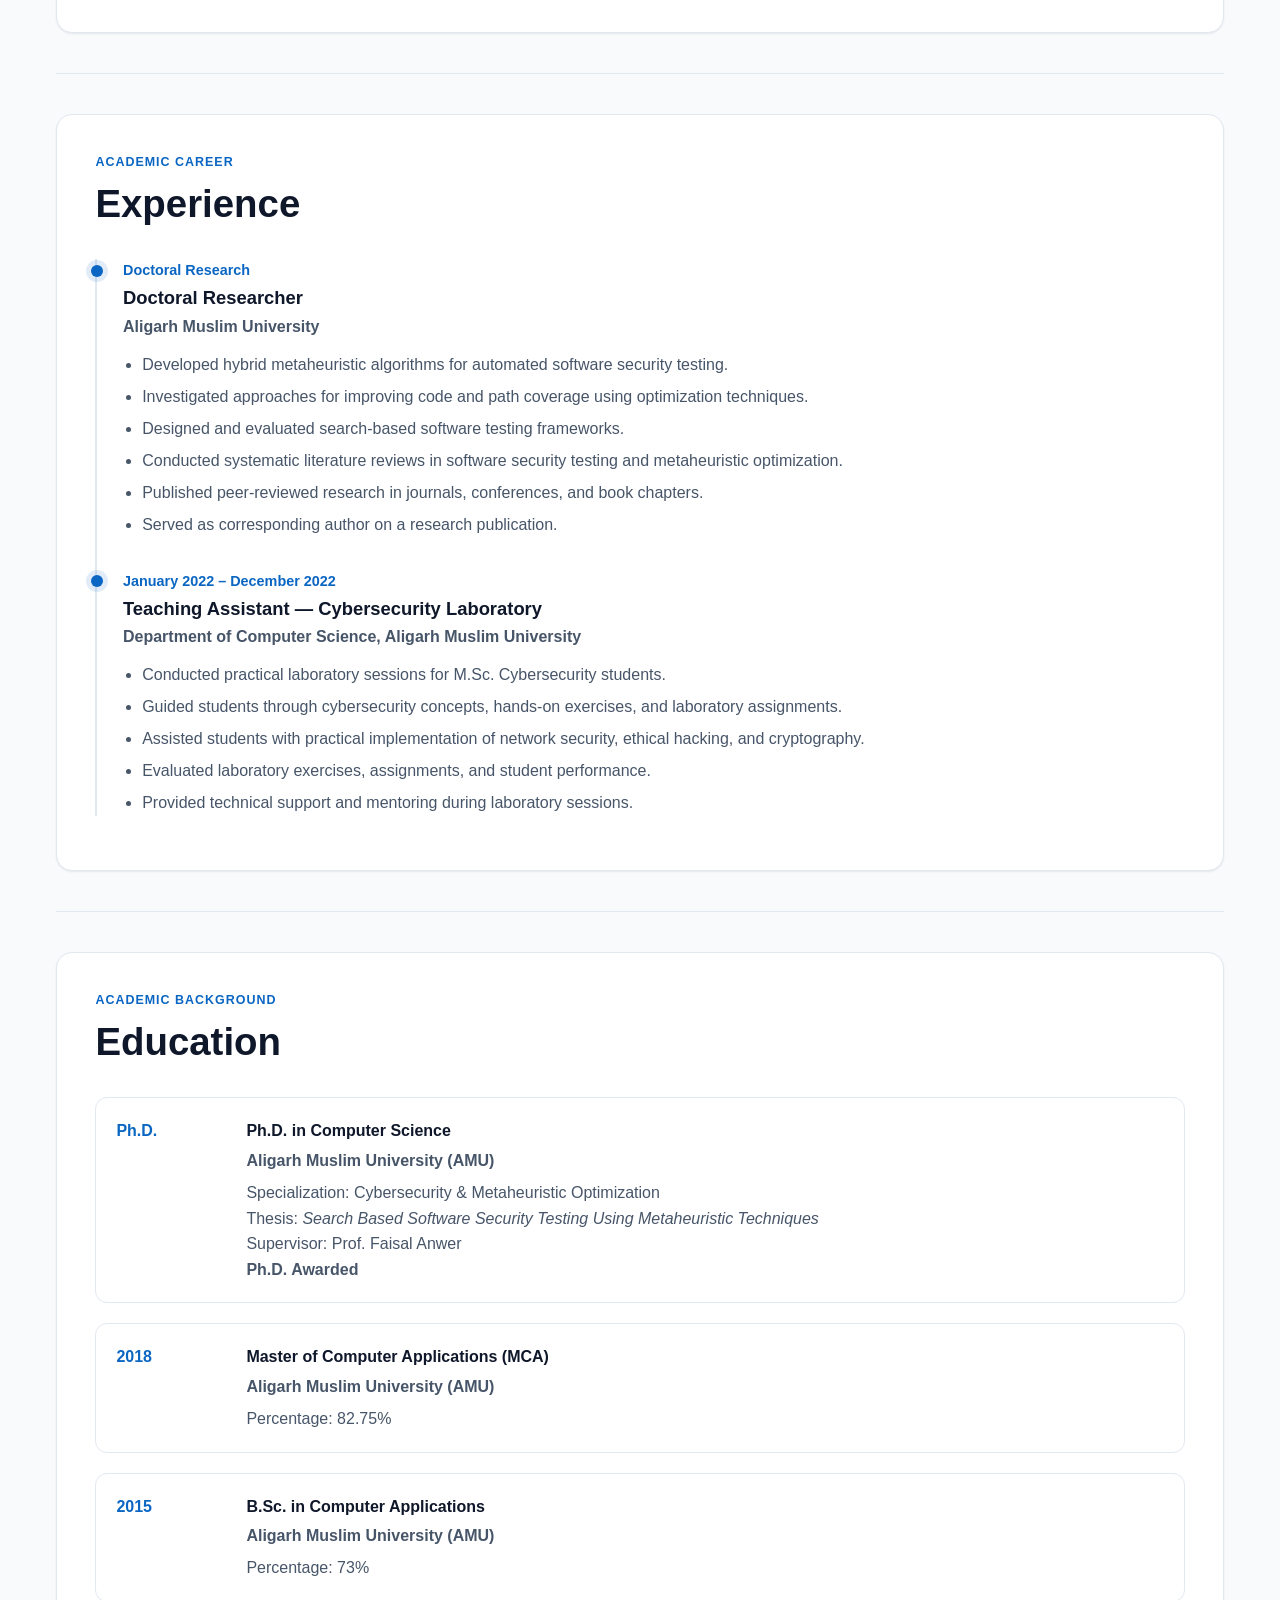
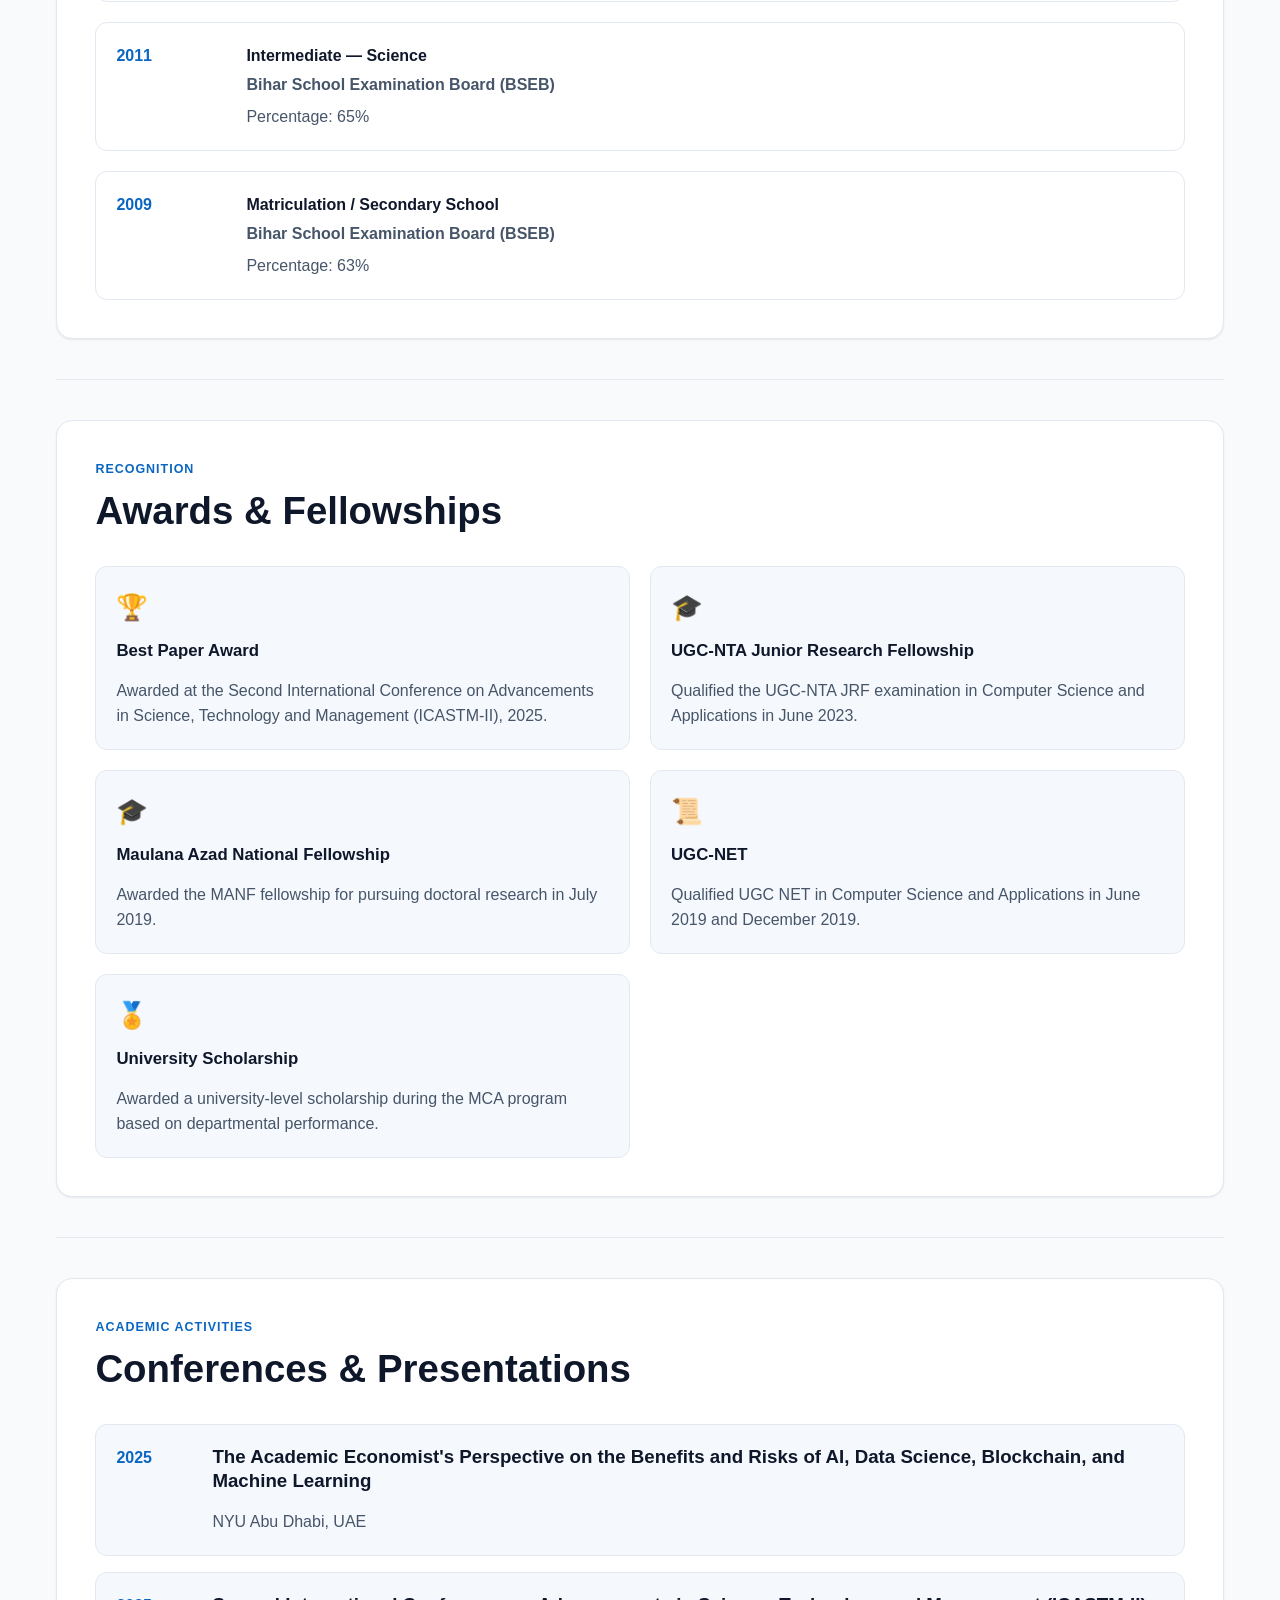
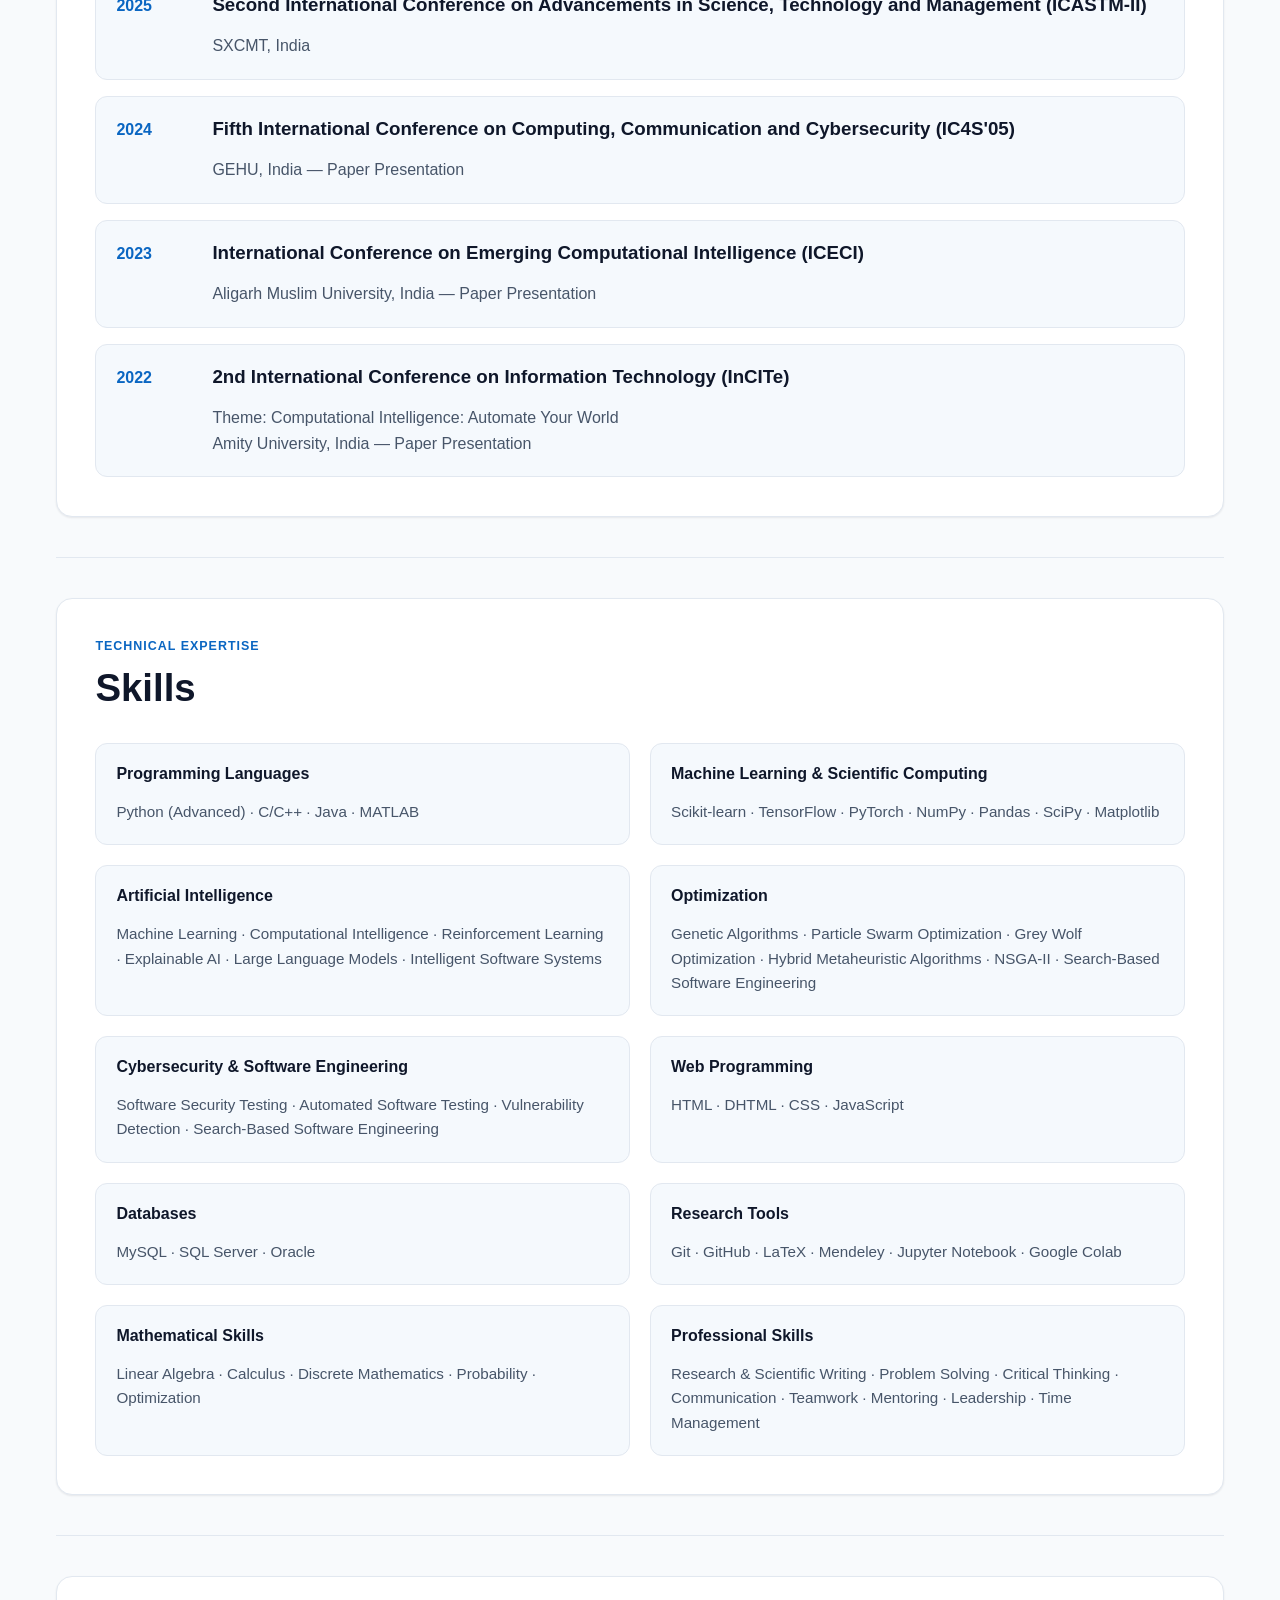
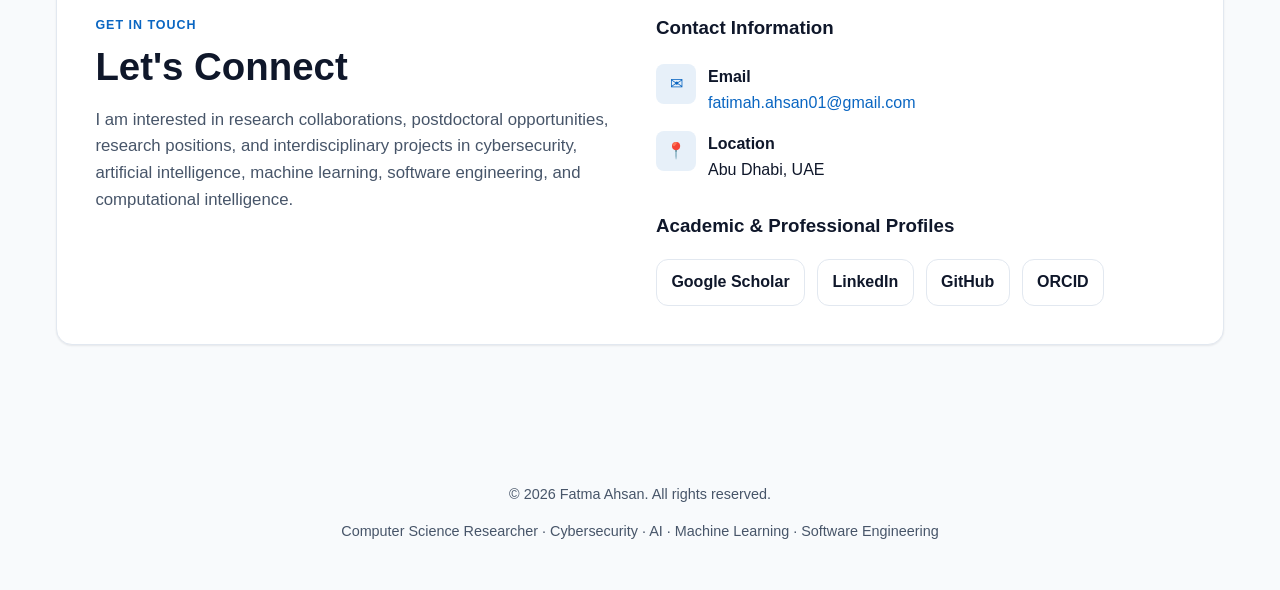
==== commit 7047e272: "Update index.html" ====
--- a/index.html
+++ b/index.html
@@ -1377,15 +1377,6 @@
                 GS
               </a>
 
-              <a
-                class="social-link"
-                href="mailto:fatimah.ahsan01@gmail.com"
-                aria-label="Send email"
-                title="Email"
-              >
-                @
-              </a>
-
             </div>
 
           </div>
@@ -2784,7 +2775,7 @@
 
                 <a
                   class="profile-link"
-                  href="www.linkedin.com/in/fatma-ahsan1"
+                  href="https://www.linkedin.com/in/fatma-ahsan1"
                   target="_blank"
                   rel="noopener noreferrer"
                 >
